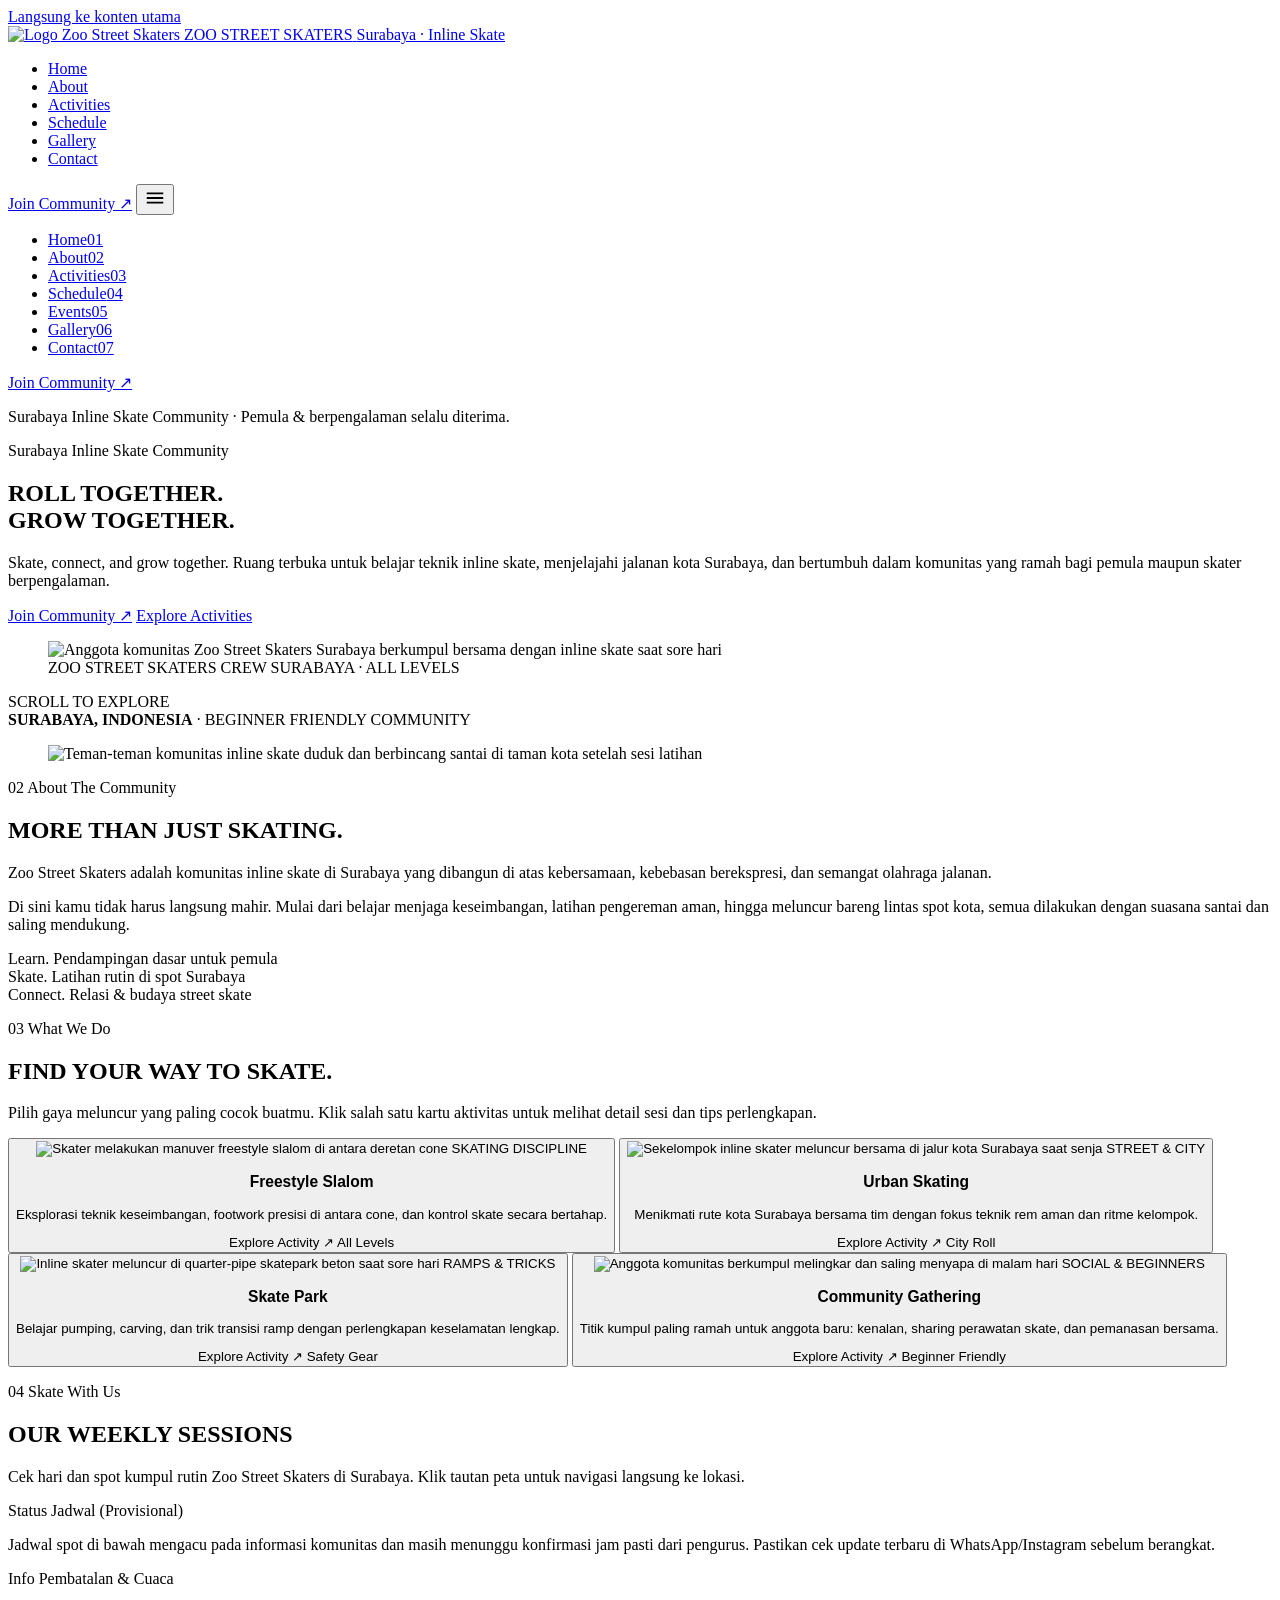
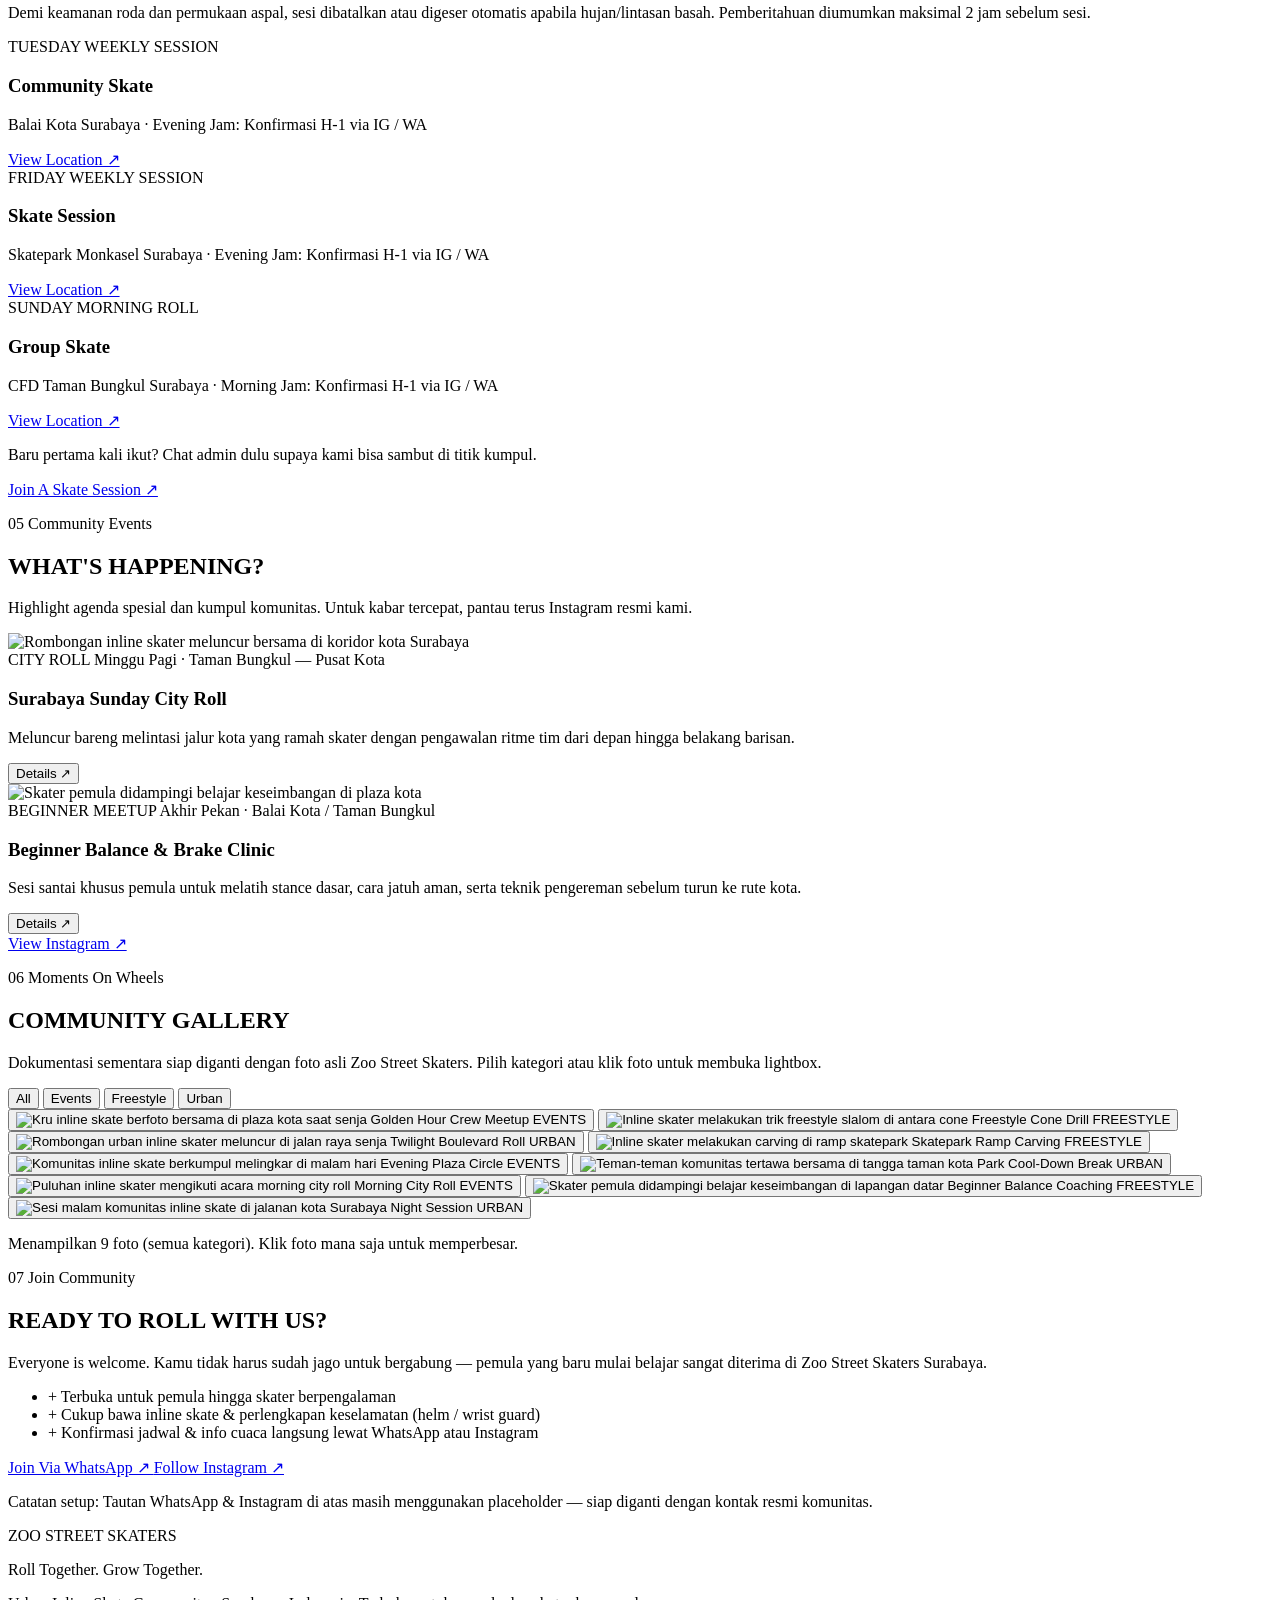
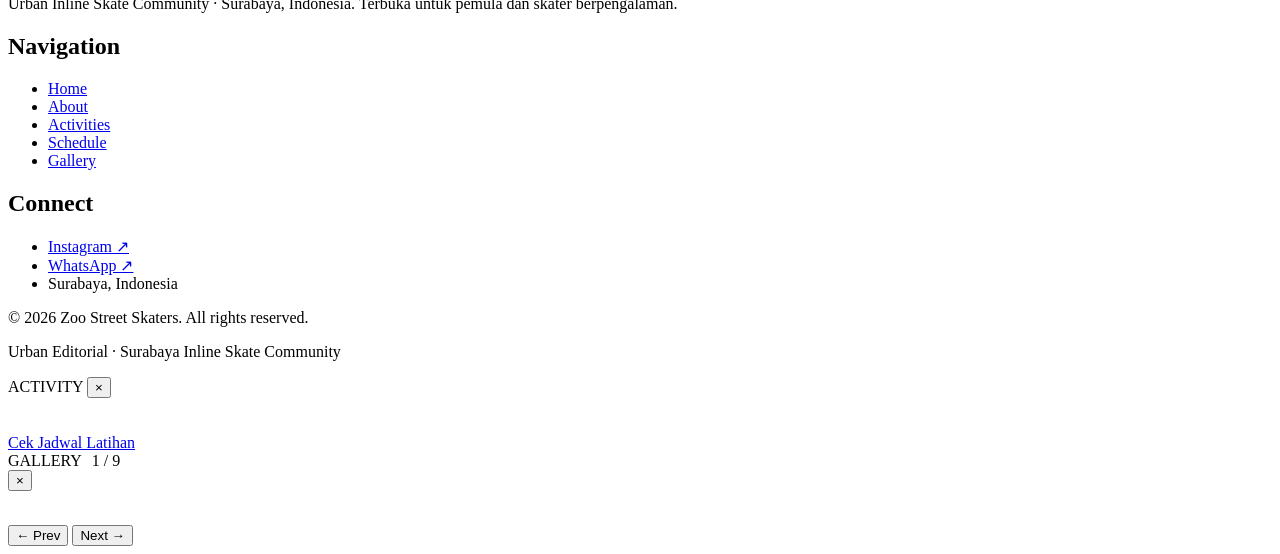
==== index.html @ ed31717c "feat(html): build semantic single-page sections from hero to footer" ====
<!DOCTYPE html>
<html lang="id">
  <head>
    <meta charset="UTF-8" />
    <meta name="viewport" content="width=device-width, initial-scale=1.0" />
    <title>Zoo Street Skaters — Urban Skate Community Surabaya</title>
    <meta
      name="description"
      content="Pusat informasi aktivitas komunitas inline skate Zoo Street Skaters Surabaya. Temukan jadwal latihan mingguan, kegiatan freestyle slalom, urban skating, skatepark, dan cara bergabung untuk pemula hingga skater berpengalaman."
    />
    <meta name="theme-color" content="#171719" />
    <meta property="og:title" content="Zoo Street Skaters — Roll Together. Grow Together." />
    <meta
      property="og:description"
      content="Komunitas inline skate Surabaya untuk pemula dan skater berpengalaman. Cek jadwal latihan, dokumentasi kegiatan, dan gabung bersama kami."
    />
    <meta property="og:type" content="website" />
    <link rel="icon" type="image/svg+xml" href="assets/images/logo.svg" />

    <!-- Google Fonts: Bebas Neue, Space Grotesk, Inter -->
    <link rel="preconnect" href="https://fonts.googleapis.com" />
    <link rel="preconnect" href="https://fonts.gstatic.com" crossorigin />
    <link
      href="https://fonts.googleapis.com/css2?family=Bebas+Neue&family=Inter:wght@400;500;600;700&family=Space+Grotesk:wght@500;600;700&display=swap"
      rel="stylesheet"
    />

    <!-- Stylesheets -->
    <link rel="stylesheet" href="css/variables.css" />
    <link rel="stylesheet" href="css/style.css" />
    <link rel="stylesheet" href="css/components.css" />
    <link rel="stylesheet" href="css/responsive.css" />
  </head>
  <body>
    <a class="skip-link" href="#main-content">Langsung ke konten utama</a>

    <!-- ==================================================================
         Header & Navigation
         ================================================================== -->
    <header class="site-header" id="top">
      <div class="container site-header__inner">
        <a class="brand-logo" href="#hero" aria-label="Zoo Street Skaters Home">
          <img
            class="brand-logo__mark"
            src="assets/images/logo.svg"
            alt="Logo Zoo Street Skaters"
            width="36"
            height="36"
          />
          <span class="brand-logo__text">
            <span class="brand-logo__name">ZOO STREET SKATERS</span>
            <span class="brand-logo__sub">Surabaya · Inline Skate</span>
          </span>
        </a>

        <nav class="nav-desktop" aria-label="Navigasi utama">
          <ul class="nav-list">
            <li><a class="nav-link is-active" href="#hero" data-section="hero">Home</a></li>
            <li><a class="nav-link" href="#about" data-section="about">About</a></li>
            <li><a class="nav-link" href="#activities" data-section="activities">Activities</a></li>
            <li><a class="nav-link" href="#schedule" data-section="schedule">Schedule</a></li>
            <li><a class="nav-link" href="#gallery" data-section="gallery">Gallery</a></li>
            <li><a class="nav-link" href="#join" data-section="join">Contact</a></li>
          </ul>
        </nav>

        <div class="header-actions">
          <a class="btn btn--primary btn--sm" href="#join">Join Community &#8599;</a>
          <button
            class="menu-toggle"
            id="menu-toggle"
            type="button"
            aria-expanded="false"
            aria-controls="mobile-drawer"
            aria-label="Buka menu navigasi"
          >
            <svg width="22" height="22" viewBox="0 0 24 24" fill="none" aria-hidden="true">
              <path
                d="M4 7H20M4 12H20M4 17H20"
                stroke="currentColor"
                stroke-width="2"
                stroke-linecap="square"
              />
            </svg>
          </button>
        </div>
      </div>
    </header>

    <!-- Mobile Navigation Drawer -->
    <div class="mobile-drawer" id="mobile-drawer" aria-hidden="true">
      <nav aria-label="Navigasi mobile">
        <ul class="mobile-nav-list">
          <li><a class="mobile-nav-link" href="#hero"><span>Home</span><span>01</span></a></li>
          <li><a class="mobile-nav-link" href="#about"><span>About</span><span>02</span></a></li>
          <li><a class="mobile-nav-link" href="#activities"><span>Activities</span><span>03</span></a></li>
          <li><a class="mobile-nav-link" href="#schedule"><span>Schedule</span><span>04</span></a></li>
          <li><a class="mobile-nav-link" href="#events"><span>Events</span><span>05</span></a></li>
          <li><a class="mobile-nav-link" href="#gallery"><span>Gallery</span><span>06</span></a></li>
          <li><a class="mobile-nav-link" href="#join"><span>Contact</span><span>07</span></a></li>
        </ul>
      </nav>
      <div class="mobile-drawer__footer">
        <a class="btn btn--primary btn--full mobile-drawer__cta" href="#join">
          Join Community &#8599;
        </a>
        <p class="footer-brand__meta">
          Surabaya Inline Skate Community · Pemula &amp; berpengalaman selalu diterima.
        </p>
      </div>
    </div>

    <main id="main-content">
      <!-- ================================================================
           01. Hero Section
           ================================================================ -->
      <section class="section section--hero" id="hero" aria-labelledby="hero-title">
        <div class="container">
          <div class="grid-12 hero-grid">
            <div class="hero-content">
              <p class="hero-kicker">
                <span>Surabaya Inline Skate Community</span>
              </p>

              <h1 class="hero-title" id="hero-title">
                ROLL TOGETHER.<br />
                <span class="hero-title__accent">GROW TOGETHER.</span>
              </h1>

              <p class="hero-subtitle">
                Skate, connect, and grow together. Ruang terbuka untuk belajar teknik inline skate,
                menjelajahi jalanan kota Surabaya, dan bertumbuh dalam komunitas yang ramah bagi
                pemula maupun skater berpengalaman.
              </p>

              <div class="hero-actions">
                <a class="btn btn--primary" href="#join">Join Community &#8599;</a>
                <a class="btn btn--secondary" href="#activities">Explore Activities</a>
              </div>
            </div>

            <div class="hero-media">
              <figure class="hero-frame">
                <img
                  class="hero-frame__img"
                  src="assets/images/hero.jpg"
                  alt="Anggota komunitas Zoo Street Skaters Surabaya berkumpul bersama dengan inline skate saat sore hari"
                  width="960"
                  height="1200"
                  loading="eager"
                  fetchpriority="high"
                />
                <figcaption class="hero-frame__caption">
                  <span>ZOO STREET SKATERS CREW</span>
                  <span class="tag tag--yellow">SURABAYA · ALL LEVELS</span>
                </figcaption>
              </figure>
            </div>
          </div>

          <div class="hero-meta-bar">
            <div class="hero-meta-bar__item">
              <span>SCROLL TO EXPLORE</span>
            </div>
            <div class="hero-meta-bar__item">
              <strong>SURABAYA, INDONESIA</strong> · BEGINNER FRIENDLY COMMUNITY
            </div>
          </div>
        </div>
      </section>

      <!-- ================================================================
           02. About Section
           ================================================================ -->
      <section class="section section--surface" id="about" aria-labelledby="about-title">
        <div class="container">
          <div class="grid-12 about-grid">
            <div class="about-media">
              <figure class="about-frame">
                <img
                  class="about-frame__img"
                  src="assets/images/about.jpg"
                  alt="Teman-teman komunitas inline skate duduk dan berbincang santai di taman kota setelah sesi latihan"
                  width="960"
                  height="720"
                  loading="lazy"
                />
              </figure>
            </div>

            <div class="about-body">
              <div class="section-header" style="margin-bottom: 0">
                <p class="section-eyebrow">
                  <span class="section-eyebrow__index">02</span>
                  <span>About The Community</span>
                </p>
                <h2 class="section-title" id="about-title">MORE THAN JUST SKATING.</h2>
              </div>

              <div class="about-copy">
                <p>
                  Zoo Street Skaters adalah komunitas inline skate di Surabaya yang dibangun di atas
                  kebersamaan, kebebasan berekspresi, dan semangat olahraga jalanan.
                </p>
                <p>
                  Di sini kamu tidak harus langsung mahir. Mulai dari belajar menjaga keseimbangan,
                  latihan pengereman aman, hingga meluncur bareng lintas spot kota, semua dilakukan
                  dengan suasana santai dan saling mendukung.
                </p>
              </div>

              <div class="about-pillars">
                <div class="about-pillar">
                  <span class="about-pillar__label">Learn.</span>
                  <span class="about-pillar__sub">Pendampingan dasar untuk pemula</span>
                </div>
                <div class="about-pillar">
                  <span class="about-pillar__label">Skate.</span>
                  <span class="about-pillar__sub">Latihan rutin di spot Surabaya</span>
                </div>
                <div class="about-pillar">
                  <span class="about-pillar__label">Connect.</span>
                  <span class="about-pillar__sub">Relasi &amp; budaya street skate</span>
                </div>
              </div>
            </div>
          </div>
        </div>
      </section>

      <!-- ================================================================
           03. Activities Section
           ================================================================ -->
      <section class="section" id="activities" aria-labelledby="activities-title">
        <div class="container">
          <div class="section-header section-header--split">
            <div>
              <p class="section-eyebrow">
                <span class="section-eyebrow__index">03</span>
                <span>What We Do</span>
              </p>
              <h2 class="section-title" id="activities-title">FIND YOUR WAY TO SKATE.</h2>
            </div>
            <p class="section-lead">
              Pilih gaya meluncur yang paling cocok buatmu. Klik salah satu kartu aktivitas untuk
              melihat detail sesi dan tips perlengkapan.
            </p>
          </div>

          <div class="activities-grid">
            <button
              class="activity-card activity-card--featured"
              type="button"
              data-modal-key="activity-freestyle"
            >
              <div class="activity-card__media">
                <img
                  class="activity-card__img"
                  src="assets/images/activities/freestyle.jpg"
                  alt="Skater melakukan manuver freestyle slalom di antara deretan cone"
                  width="960"
                  height="600"
                  loading="lazy"
                />
                <span class="tag tag--yellow activity-card__tag">SKATING DISCIPLINE</span>
              </div>
              <div class="activity-card__body">
                <div>
                  <h3 class="activity-card__title">Freestyle Slalom</h3>
                  <p class="activity-card__desc">
                    Eksplorasi teknik keseimbangan, footwork presisi di antara cone, dan kontrol
                    skate secara bertahap.
                  </p>
                </div>
                <div class="activity-card__footer">
                  <span class="activity-card__cta">Explore Activity &#8599;</span>
                  <span class="tag">All Levels</span>
                </div>
              </div>
            </button>

            <button
              class="activity-card activity-card--compact"
              type="button"
              data-modal-key="activity-urban"
            >
              <div class="activity-card__media">
                <img
                  class="activity-card__img"
                  src="assets/images/activities/urban.jpg"
                  alt="Sekelompok inline skater meluncur bersama di jalur kota Surabaya saat senja"
                  width="800"
                  height="500"
                  loading="lazy"
                />
                <span class="tag tag--pink activity-card__tag">STREET &amp; CITY</span>
              </div>
              <div class="activity-card__body">
                <div>
                  <h3 class="activity-card__title">Urban Skating</h3>
                  <p class="activity-card__desc">
                    Menikmati rute kota Surabaya bersama tim dengan fokus teknik rem aman dan ritme
                    kelompok.
                  </p>
                </div>
                <div class="activity-card__footer">
                  <span class="activity-card__cta">Explore Activity &#8599;</span>
                  <span class="tag">City Roll</span>
                </div>
              </div>
            </button>

            <button
              class="activity-card activity-card--compact"
              type="button"
              data-modal-key="activity-skatepark"
            >
              <div class="activity-card__media">
                <img
                  class="activity-card__img"
                  src="assets/images/activities/skatepark.jpg"
                  alt="Inline skater meluncur di quarter-pipe skatepark beton saat sore hari"
                  width="800"
                  height="500"
                  loading="lazy"
                />
                <span class="tag activity-card__tag">RAMPS &amp; TRICKS</span>
              </div>
              <div class="activity-card__body">
                <div>
                  <h3 class="activity-card__title">Skate Park</h3>
                  <p class="activity-card__desc">
                    Belajar pumping, carving, dan trik transisi ramp dengan perlengkapan keselamatan
                    lengkap.
                  </p>
                </div>
                <div class="activity-card__footer">
                  <span class="activity-card__cta">Explore Activity &#8599;</span>
                  <span class="tag">Safety Gear</span>
                </div>
              </div>
            </button>

            <button
              class="activity-card activity-card--featured"
              type="button"
              data-modal-key="activity-gathering"
            >
              <div class="activity-card__media">
                <img
                  class="activity-card__img"
                  src="assets/images/activities/gathering.jpg"
                  alt="Anggota komunitas berkumpul melingkar dan saling menyapa di malam hari"
                  width="960"
                  height="600"
                  loading="lazy"
                />
                <span class="tag tag--purple activity-card__tag">SOCIAL &amp; BEGINNERS</span>
              </div>
              <div class="activity-card__body">
                <div>
                  <h3 class="activity-card__title">Community Gathering</h3>
                  <p class="activity-card__desc">
                    Titik kumpul paling ramah untuk anggota baru: kenalan, sharing perawatan skate,
                    dan pemanasan bersama.
                  </p>
                </div>
                <div class="activity-card__footer">
                  <span class="activity-card__cta">Explore Activity &#8599;</span>
                  <span class="tag">Beginner Friendly</span>
                </div>
              </div>
            </button>
          </div>
        </div>
      </section>

      <!-- ================================================================
           04. Weekly Schedule Section
           ================================================================ -->
      <section class="section section--surface" id="schedule" aria-labelledby="schedule-title">
        <div class="container">
          <div class="section-header section-header--split">
            <div>
              <p class="section-eyebrow">
                <span class="section-eyebrow__index">04</span>
                <span>Skate With Us</span>
              </p>
              <h2 class="section-title" id="schedule-title">OUR WEEKLY SESSIONS</h2>
            </div>
            <p class="section-lead">
              Cek hari dan spot kumpul rutin Zoo Street Skaters di Surabaya. Klik tautan peta untuk
              navigasi langsung ke lokasi.
            </p>
          </div>

          <div class="schedule-notices">
            <div class="notice-box" role="note">
              <p class="notice-box__title">Status Jadwal (Provisional)</p>
              <p class="notice-box__text">
                Jadwal spot di bawah mengacu pada informasi komunitas dan masih menunggu konfirmasi
                jam pasti dari pengurus. Pastikan cek update terbaru di WhatsApp/Instagram sebelum
                berangkat.
              </p>
            </div>
            <div class="notice-box notice-box--cancel" role="note">
              <p class="notice-box__title">Info Pembatalan &amp; Cuaca</p>
              <p class="notice-box__text">
                Demi keamanan roda dan permukaan aspal, sesi dibatalkan atau digeser otomatis apabila
                hujan/lintasan basah. Pemberitahuan diumumkan maksimal 2 jam sebelum sesi.
              </p>
            </div>
          </div>

          <div class="schedule-list">
            <article class="schedule-item">
              <div class="schedule-item__day-col">
                <span class="schedule-item__day">TUESDAY</span>
                <span class="tag tag--yellow">WEEKLY SESSION</span>
              </div>
              <div class="schedule-item__info">
                <h3 class="schedule-item__title">Community Skate</h3>
                <p class="schedule-item__meta">
                  <span>Balai Kota Surabaya · Evening</span>
                  <span class="schedule-item__time">Jam: Konfirmasi H-1 via IG / WA</span>
                </p>
              </div>
              <a
                class="btn btn--ghost btn--sm"
                href="https://www.google.com/maps/search/?api=1&query=Balai+Kota+Surabaya"
                target="_blank"
                rel="noopener noreferrer"
                aria-label="Lihat lokasi Balai Kota Surabaya di Google Maps"
              >
                View Location &#8599;
              </a>
            </article>

            <article class="schedule-item">
              <div class="schedule-item__day-col">
                <span class="schedule-item__day">FRIDAY</span>
                <span class="tag tag--yellow">WEEKLY SESSION</span>
              </div>
              <div class="schedule-item__info">
                <h3 class="schedule-item__title">Skate Session</h3>
                <p class="schedule-item__meta">
                  <span>Skatepark Monkasel Surabaya · Evening</span>
                  <span class="schedule-item__time">Jam: Konfirmasi H-1 via IG / WA</span>
                </p>
              </div>
              <a
                class="btn btn--ghost btn--sm"
                href="https://www.google.com/maps/search/?api=1&query=Skatepark+Monkasel+Surabaya"
                target="_blank"
                rel="noopener noreferrer"
                aria-label="Lihat lokasi Skatepark Monkasel Surabaya di Google Maps"
              >
                View Location &#8599;
              </a>
            </article>

            <article class="schedule-item">
              <div class="schedule-item__day-col">
                <span class="schedule-item__day">SUNDAY</span>
                <span class="tag tag--pink">MORNING ROLL</span>
              </div>
              <div class="schedule-item__info">
                <h3 class="schedule-item__title">Group Skate</h3>
                <p class="schedule-item__meta">
                  <span>CFD Taman Bungkul Surabaya · Morning</span>
                  <span class="schedule-item__time">Jam: Konfirmasi H-1 via IG / WA</span>
                </p>
              </div>
              <a
                class="btn btn--ghost btn--sm"
                href="https://www.google.com/maps/search/?api=1&query=Taman+Bungkul+Surabaya"
                target="_blank"
                rel="noopener noreferrer"
                aria-label="Lihat lokasi Taman Bungkul Surabaya di Google Maps"
              >
                View Location &#8599;
              </a>
            </article>
          </div>

          <div class="schedule-cta">
            <p class="schedule-cta__note">
              Baru pertama kali ikut? Chat admin dulu supaya kami bisa sambut di titik kumpul.
            </p>
            <a class="btn btn--primary" href="#join">Join A Skate Session &#8599;</a>
          </div>
        </div>
      </section>

      <!-- ================================================================
           05. Events Section (Static MVP Info)
           ================================================================ -->
      <section class="section" id="events" aria-labelledby="events-title">
        <div class="container">
          <div class="section-header section-header--split">
            <div>
              <p class="section-eyebrow">
                <span class="section-eyebrow__index">05</span>
                <span>Community Events</span>
              </p>
              <h2 class="section-title" id="events-title">WHAT'S HAPPENING?</h2>
            </div>
            <p class="section-lead">
              Highlight agenda spesial dan kumpul komunitas. Untuk kabar tercepat, pantau terus
              Instagram resmi kami.
            </p>
          </div>

          <div class="events-grid">
            <article class="event-card">
              <div class="event-card__media">
                <img
                  class="event-card__img"
                  src="assets/images/events/event-cityroll.jpg"
                  alt="Rombongan inline skater meluncur bersama di koridor kota Surabaya"
                  width="800"
                  height="450"
                  loading="lazy"
                />
              </div>
              <div class="event-card__body">
                <div class="event-card__meta">
                  <span class="tag tag--yellow">CITY ROLL</span>
                  <span>Minggu Pagi · Taman Bungkul — Pusat Kota</span>
                </div>
                <h3 class="event-card__title">Surabaya Sunday City Roll</h3>
                <p class="event-card__desc">
                  Meluncur bareng melintasi jalur kota yang ramah skater dengan pengawalan ritme tim
                  dari depan hingga belakang barisan.
                </p>
                <div class="event-card__actions">
                  <button
                    class="btn btn--secondary btn--sm"
                    type="button"
                    data-modal-key="event-cityroll"
                  >
                    Details &#8599;
                  </button>
                </div>
              </div>
            </article>

            <article class="event-card">
              <div class="event-card__media">
                <img
                  class="event-card__img"
                  src="assets/images/events/event-clinic.jpg"
                  alt="Skater pemula didampingi belajar keseimbangan di plaza kota"
                  width="800"
                  height="450"
                  loading="lazy"
                />
              </div>
              <div class="event-card__body">
                <div class="event-card__meta">
                  <span class="tag tag--pink">BEGINNER MEETUP</span>
                  <span>Akhir Pekan · Balai Kota / Taman Bungkul</span>
                </div>
                <h3 class="event-card__title">Beginner Balance &amp; Brake Clinic</h3>
                <p class="event-card__desc">
                  Sesi santai khusus pemula untuk melatih stance dasar, cara jatuh aman, serta teknik
                  pengereman sebelum turun ke rute kota.
                </p>
                <div class="event-card__actions">
                  <button
                    class="btn btn--secondary btn--sm"
                    type="button"
                    data-modal-key="event-clinic"
                  >
                    Details &#8599;
                  </button>
                </div>
              </div>
            </article>
          </div>

          <div class="events-footer">
            <!-- PLACEHOLDER LINK: Ganti URL Instagram resmi Zoo Street Skaters sebelum rilis -->
            <a
              class="btn btn--ghost"
              href="https://www.instagram.com/"
              target="_blank"
              rel="noopener noreferrer"
            >
              View Instagram &#8599;
            </a>
          </div>
        </div>
      </section>

      <!-- ================================================================
           06. Gallery Section (9 Photos + Filter + Lightbox)
           ================================================================ -->
      <section class="section section--surface" id="gallery" aria-labelledby="gallery-title">
        <div class="container">
          <div class="section-header section-header--split">
            <div>
              <p class="section-eyebrow">
                <span class="section-eyebrow__index">06</span>
                <span>Moments On Wheels</span>
              </p>
              <h2 class="section-title" id="gallery-title">COMMUNITY GALLERY</h2>
            </div>
            <p class="section-lead">
              Dokumentasi sementara siap diganti dengan foto asli Zoo Street Skaters. Pilih kategori
              atau klik foto untuk membuka lightbox.
            </p>
          </div>

          <div class="gallery-filters" role="group" aria-label="Filter kategori galeri">
            <button class="filter-btn is-active" type="button" data-filter="all" aria-pressed="true">
              All
            </button>
            <button class="filter-btn" type="button" data-filter="events" aria-pressed="false">
              Events
            </button>
            <button class="filter-btn" type="button" data-filter="freestyle" aria-pressed="false">
              Freestyle
            </button>
            <button class="filter-btn" type="button" data-filter="urban" aria-pressed="false">
              Urban
            </button>
          </div>

          <div class="gallery-grid" id="gallery-grid">
            <button
              class="gallery-item"
              type="button"
              data-category="events"
              data-category-label="EVENTS"
              data-caption="Kumpul sore kru Zoo Street Skaters di Surabaya sebelum sesi mulai."
            >
              <img
                class="gallery-item__img"
                src="assets/images/gallery/gallery-1.jpg"
                alt="Kru inline skate berfoto bersama di plaza kota saat senja"
                width="800"
                height="600"
                loading="lazy"
              />
              <span class="gallery-item__overlay">
                <span class="gallery-item__caption">Golden Hour Crew Meetup</span>
                <span class="tag tag--yellow">EVENTS</span>
              </span>
            </button>

            <button
              class="gallery-item"
              type="button"
              data-category="freestyle"
              data-category-label="FREESTYLE"
              data-caption="Latihan kelincahan footwork slalom melewati deretan cone."
            >
              <img
                class="gallery-item__img"
                src="assets/images/gallery/gallery-2.jpg"
                alt="Inline skater melakukan trik freestyle slalom di antara cone"
                width="800"
                height="600"
                loading="lazy"
              />
              <span class="gallery-item__overlay">
                <span class="gallery-item__caption">Freestyle Cone Drill</span>
                <span class="tag tag--pink">FREESTYLE</span>
              </span>
            </button>

            <button
              class="gallery-item"
              type="button"
              data-category="urban"
              data-category-label="URBAN"
              data-caption="Meluncur bersama menyusuri koridor jalanan kota Surabaya."
            >
              <img
                class="gallery-item__img"
                src="assets/images/gallery/gallery-3.jpg"
                alt="Rombongan urban inline skater meluncur di jalan raya senja"
                width="800"
                height="600"
                loading="lazy"
              />
              <span class="gallery-item__overlay">
                <span class="gallery-item__caption">Twilight Boulevard Roll</span>
                <span class="tag tag--purple">URBAN</span>
              </span>
            </button>

            <button
              class="gallery-item"
              type="button"
              data-category="freestyle"
              data-category-label="FREESTYLE"
              data-caption="Sesi teknik dan carving di area transisi skatepark."
            >
              <img
                class="gallery-item__img"
                src="assets/images/gallery/gallery-4.jpg"
                alt="Inline skater melakukan carving di ramp skatepark"
                width="800"
                height="600"
                loading="lazy"
              />
              <span class="gallery-item__overlay">
                <span class="gallery-item__caption">Skatepark Ramp Carving</span>
                <span class="tag tag--pink">FREESTYLE</span>
              </span>
            </button>

            <button
              class="gallery-item"
              type="button"
              data-category="events"
              data-category-label="EVENTS"
              data-caption="Night gathering: pemanasan, sharing gear, dan ngobrol santai."
            >
              <img
                class="gallery-item__img"
                src="assets/images/gallery/gallery-5.jpg"
                alt="Komunitas inline skate berkumpul melingkar di malam hari"
                width="800"
                height="600"
                loading="lazy"
              />
              <span class="gallery-item__overlay">
                <span class="gallery-item__caption">Evening Plaza Circle</span>
                <span class="tag tag--yellow">EVENTS</span>
              </span>
            </button>

            <button
              class="gallery-item"
              type="button"
              data-category="urban"
              data-category-label="URBAN"
              data-caption="Momen istirahat bersama di taman kota setelah sesi urban roll."
            >
              <img
                class="gallery-item__img"
                src="assets/images/gallery/gallery-6.jpg"
                alt="Teman-teman komunitas tertawa bersama di tangga taman kota"
                width="800"
                height="600"
                loading="lazy"
              />
              <span class="gallery-item__overlay">
                <span class="gallery-item__caption">Park Cool-Down Break</span>
                <span class="tag tag--purple">URBAN</span>
              </span>
            </button>

            <button
              class="gallery-item"
              type="button"
              data-category="events"
              data-category-label="EVENTS"
              data-caption="Sunday morning city roll dengan barisan peserta lintas level."
            >
              <img
                class="gallery-item__img"
                src="assets/images/gallery/gallery-7.jpg"
                alt="Puluhan inline skater mengikuti acara morning city roll"
                width="800"
                height="600"
                loading="lazy"
              />
              <span class="gallery-item__overlay">
                <span class="gallery-item__caption">Morning City Roll</span>
                <span class="tag tag--yellow">EVENTS</span>
              </span>
            </button>

            <button
              class="gallery-item"
              type="button"
              data-category="freestyle"
              data-category-label="FREESTYLE"
              data-caption="Pendampingan pemula saat berlatih keseimbangan dan stance awal."
            >
              <img
                class="gallery-item__img"
                src="assets/images/gallery/gallery-8.jpg"
                alt="Skater pemula didampingi belajar keseimbangan di lapangan datar"
                width="800"
                height="600"
                loading="lazy"
              />
              <span class="gallery-item__overlay">
                <span class="gallery-item__caption">Beginner Balance Coaching</span>
                <span class="tag tag--pink">FREESTYLE</span>
              </span>
            </button>

            <button
              class="gallery-item"
              type="button"
              data-category="urban"
              data-category-label="URBAN"
              data-caption="Latihan malam bersama dengan semangat kebersamaan Surabaya."
            >
              <img
                class="gallery-item__img"
                src="assets/images/gallery/gallery-9.jpg"
                alt="Sesi malam komunitas inline skate di jalanan kota"
                width="800"
                height="600"
                loading="lazy"
              />
              <span class="gallery-item__overlay">
                <span class="gallery-item__caption">Surabaya Night Session</span>
                <span class="tag tag--purple">URBAN</span>
              </span>
            </button>
          </div>

          <p class="gallery-status" id="gallery-status" aria-live="polite">
            Menampilkan 9 foto (semua kategori). Klik foto mana saja untuk memperbesar.
          </p>
        </div>
      </section>

      <!-- ================================================================
           07. Join Community Section
           ================================================================ -->
      <section class="section" id="join" aria-labelledby="join-title">
        <div class="container">
          <div class="join-panel">
            <div class="join-panel__content">
              <p class="section-eyebrow">
                <span class="section-eyebrow__index">07</span>
                <span>Join Community</span>
              </p>
              <h2 class="join-panel__title" id="join-title">READY TO ROLL WITH US?</h2>
              <p class="join-panel__desc">
                Everyone is welcome. Kamu tidak harus sudah jago untuk bergabung — pemula yang baru
                mulai belajar sangat diterima di Zoo Street Skaters Surabaya.
              </p>
              <ul class="join-checklist">
                <li class="join-checklist__item">
                  <span class="join-checklist__mark" aria-hidden="true">+</span>
                  <span>Terbuka untuk pemula hingga skater berpengalaman</span>
                </li>
                <li class="join-checklist__item">
                  <span class="join-checklist__mark" aria-hidden="true">+</span>
                  <span>Cukup bawa inline skate &amp; perlengkapan keselamatan (helm / wrist guard)</span>
                </li>
                <li class="join-checklist__item">
                  <span class="join-checklist__mark" aria-hidden="true">+</span>
                  <span>Konfirmasi jadwal &amp; info cuaca langsung lewat WhatsApp atau Instagram</span>
                </li>
              </ul>
            </div>

            <div class="join-panel__actions">
              <!-- PLACEHOLDER LINKS: Ganti nomor WhatsApp & handle Instagram resmi sebelum rilis -->
              <a
                class="btn btn--primary btn--full"
                href="https://wa.me/6280000000000?text=Halo%20Zoo%20Street%20Skaters%20Surabaya%2C%20saya%20ingin%20ikut%20sesi%20latihan."
                target="_blank"
                rel="noopener noreferrer"
              >
                Join Via WhatsApp &#8599;
              </a>
              <a
                class="btn btn--secondary btn--full"
                href="https://www.instagram.com/"
                target="_blank"
                rel="noopener noreferrer"
              >
                Follow Instagram &#8599;
              </a>
              <p class="join-panel__note">
                Catatan setup: Tautan WhatsApp &amp; Instagram di atas masih menggunakan placeholder —
                siap diganti dengan kontak resmi komunitas.
              </p>
            </div>
          </div>
        </div>
      </section>
    </main>

    <!-- ==================================================================
         08. Footer
         ================================================================== -->
    <footer class="site-footer">
      <div class="container">
        <div class="footer-grid">
          <div>
            <p class="footer-brand__title">ZOO STREET SKATERS</p>
            <p class="footer-brand__tagline">Roll Together. Grow Together.</p>
            <p class="footer-brand__meta">
              Urban Inline Skate Community · Surabaya, Indonesia. Terbuka untuk pemula dan skater
              berpengalaman.
            </p>
          </div>

          <div>
            <h2 class="footer-col__heading">Navigation</h2>
            <ul class="footer-links">
              <li><a class="footer-link" href="#hero">Home</a></li>
              <li><a class="footer-link" href="#about">About</a></li>
              <li><a class="footer-link" href="#activities">Activities</a></li>
              <li><a class="footer-link" href="#schedule">Schedule</a></li>
              <li><a class="footer-link" href="#gallery">Gallery</a></li>
            </ul>
          </div>

          <div>
            <h2 class="footer-col__heading">Connect</h2>
            <ul class="footer-links">
              <li>
                <a
                  class="footer-link"
                  href="https://www.instagram.com/"
                  target="_blank"
                  rel="noopener noreferrer"
                >
                  Instagram &#8599;
                </a>
              </li>
              <li>
                <a
                  class="footer-link"
                  href="https://wa.me/6280000000000"
                  target="_blank"
                  rel="noopener noreferrer"
                >
                  WhatsApp &#8599;
                </a>
              </li>
              <li><span class="footer-link">Surabaya, Indonesia</span></li>
            </ul>
          </div>
        </div>

        <div class="footer-bottom">
          <p>&copy; 2026 Zoo Street Skaters. All rights reserved.</p>
          <p>Urban Editorial · Surabaya Inline Skate Community</p>
        </div>
      </div>
    </footer>

    <!-- ==================================================================
         Activity / Event Detail Modal
         ================================================================== -->
    <div
      class="modal-backdrop"
      id="detail-modal"
      role="dialog"
      aria-modal="true"
      aria-labelledby="detail-modal-title"
      aria-hidden="true"
    >
      <div class="modal-dialog">
        <div class="modal-header">
          <span class="tag tag--yellow" id="detail-modal-tag">ACTIVITY</span>
          <button
            class="modal-close"
            id="detail-modal-close"
            type="button"
            aria-label="Tutup detail"
          >
            &times;
          </button>
        </div>
        <div class="modal-media">
          <img id="detail-modal-img" src="" alt="" />
        </div>
        <div>
          <h3 class="modal-title" id="detail-modal-title"></h3>
        </div>
        <p class="modal-body-text" id="detail-modal-desc"></p>
        <ul class="modal-meta-list" id="detail-modal-meta"></ul>
        <div>
          <a class="btn btn--primary btn--full" id="detail-modal-action" href="#schedule">
            Cek Jadwal Latihan
          </a>
        </div>
      </div>
    </div>

    <!-- ==================================================================
         Gallery Lightbox Modal
         ================================================================== -->
    <div
      class="modal-backdrop"
      id="gallery-lightbox"
      role="dialog"
      aria-modal="true"
      aria-labelledby="lightbox-caption"
      aria-hidden="true"
    >
      <div class="lightbox-dialog">
        <div class="lightbox-toolbar">
          <div style="display: flex; align-items: center; gap: 10px">
            <span class="tag tag--purple" id="lightbox-category">GALLERY</span>
            <span class="tag" id="lightbox-counter">1 / 9</span>
          </div>
          <button
            class="modal-close"
            id="lightbox-close"
            type="button"
            aria-label="Tutup lightbox (Esc)"
          >
            &times;
          </button>
        </div>

        <div class="lightbox-stage">
          <img class="lightbox-img" id="lightbox-img" src="" alt="" />
        </div>

        <div class="lightbox-footer">
          <p id="lightbox-caption"></p>
          <div class="lightbox-controls">
            <button
              class="btn btn--secondary btn--sm"
              id="lightbox-prev"
              type="button"
              aria-label="Foto sebelumnya"
            >
              &#8592; Prev
            </button>
            <button
              class="btn btn--secondary btn--sm"
              id="lightbox-next"
              type="button"
              aria-label="Foto berikutnya"
            >
              Next &#8594;
            </button>
          </div>
        </div>
      </div>
    </div>

    <!-- Scripts -->
    <script src="js/navigation.js" defer></script>
    <script src="js/gallery.js" defer></script>
    <script src="js/main.js" defer></script>
  </body>
</html>
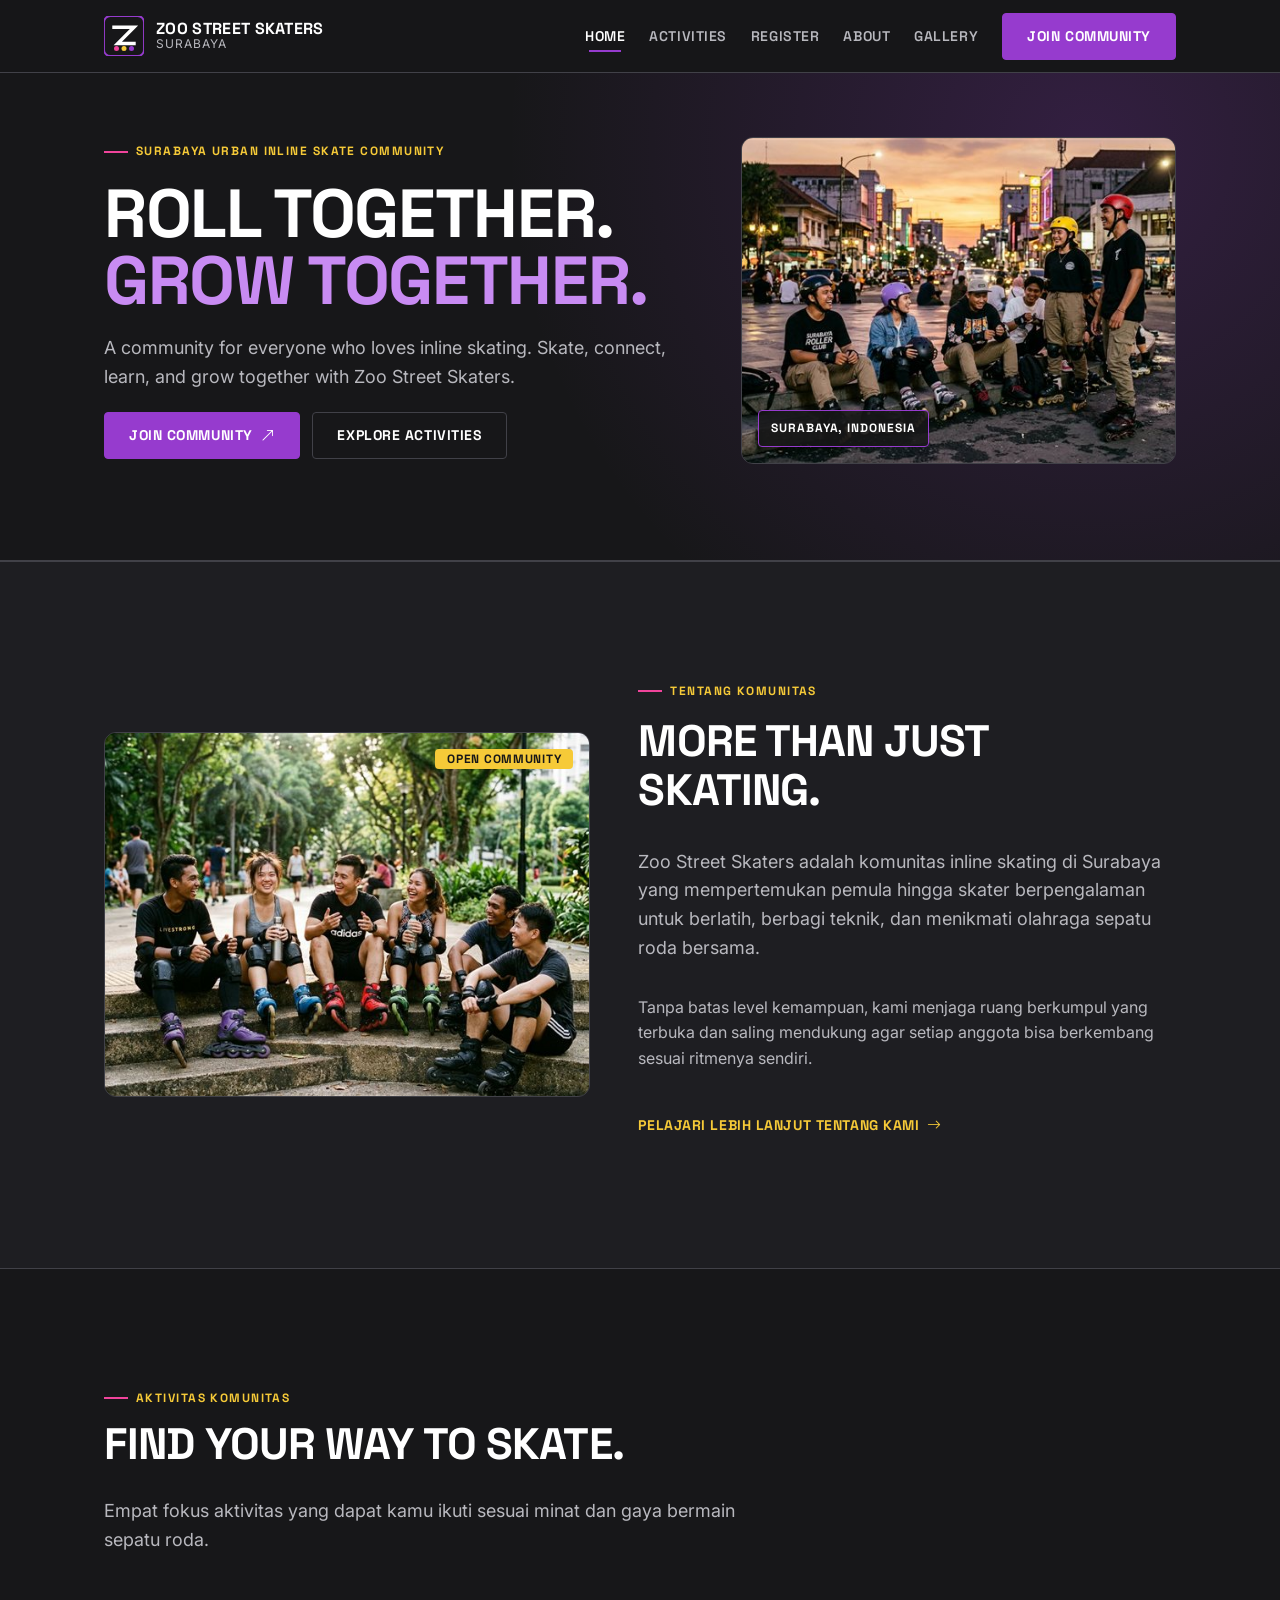
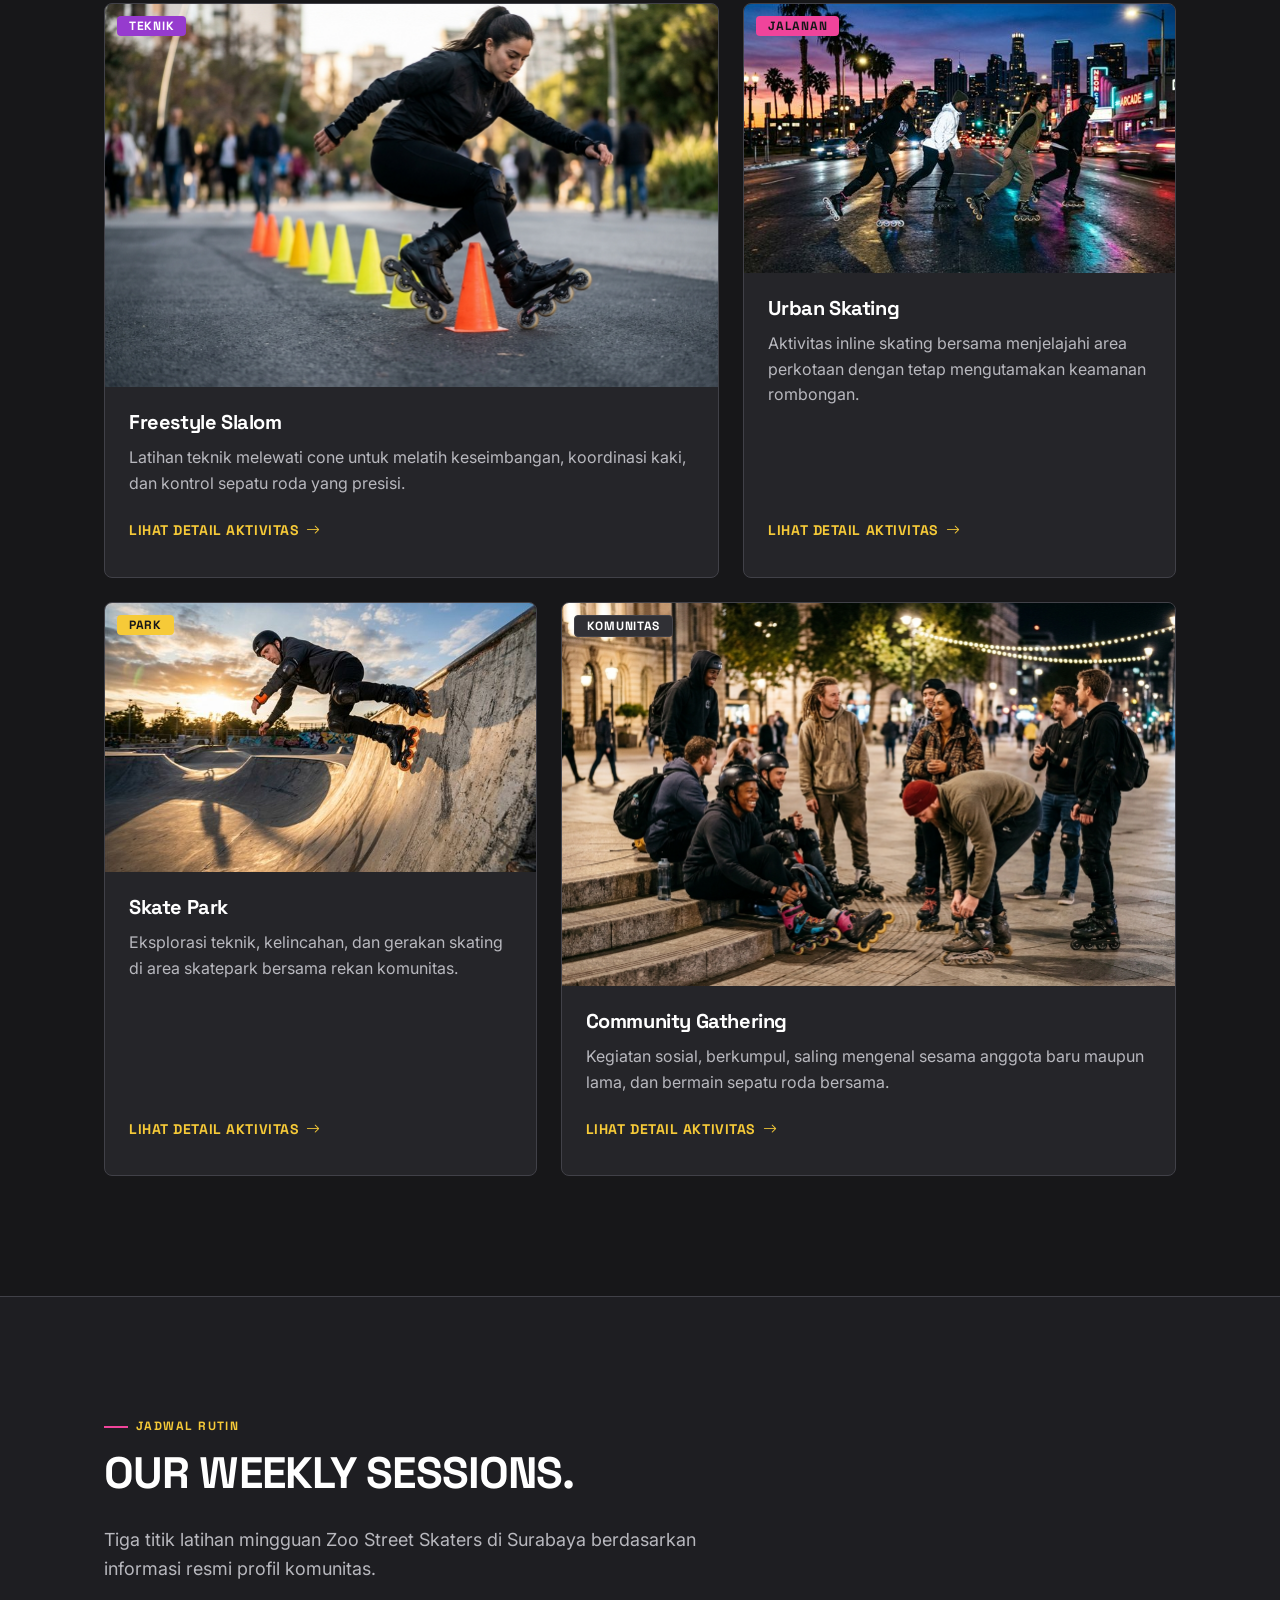
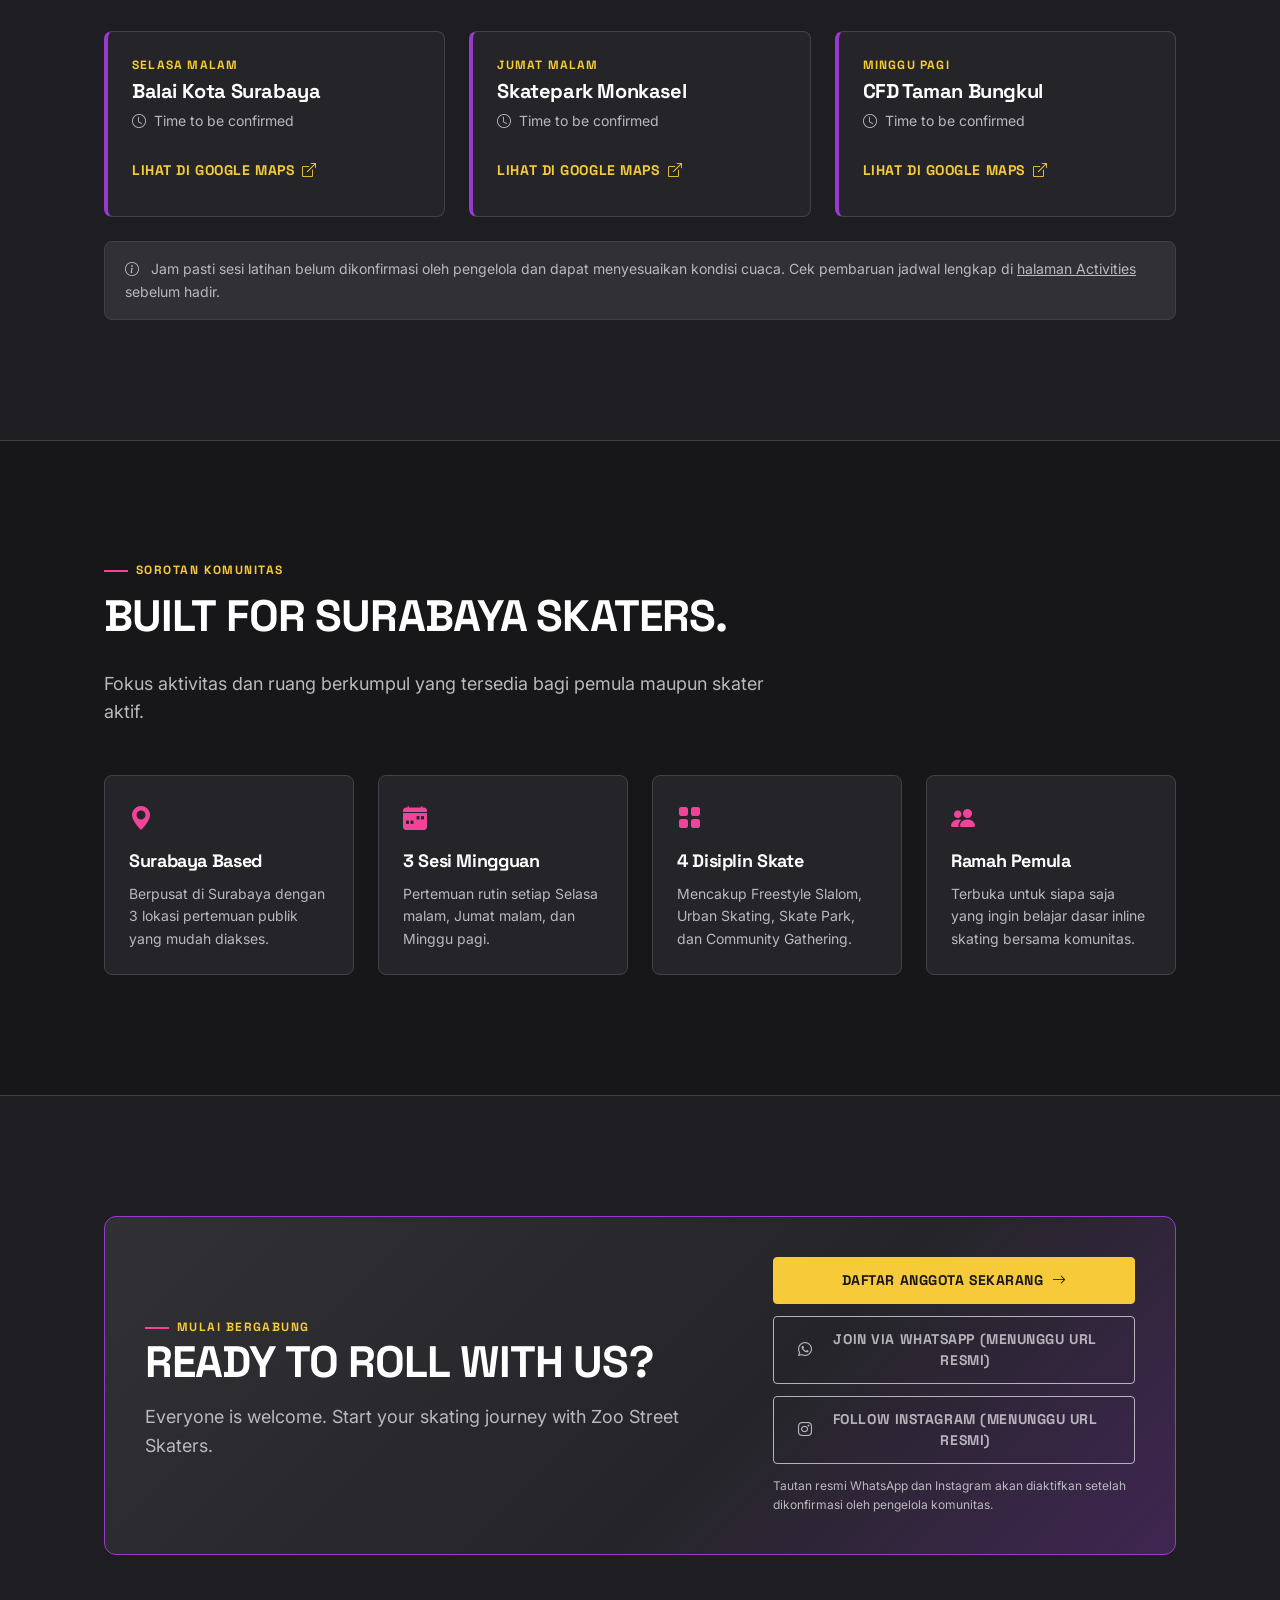
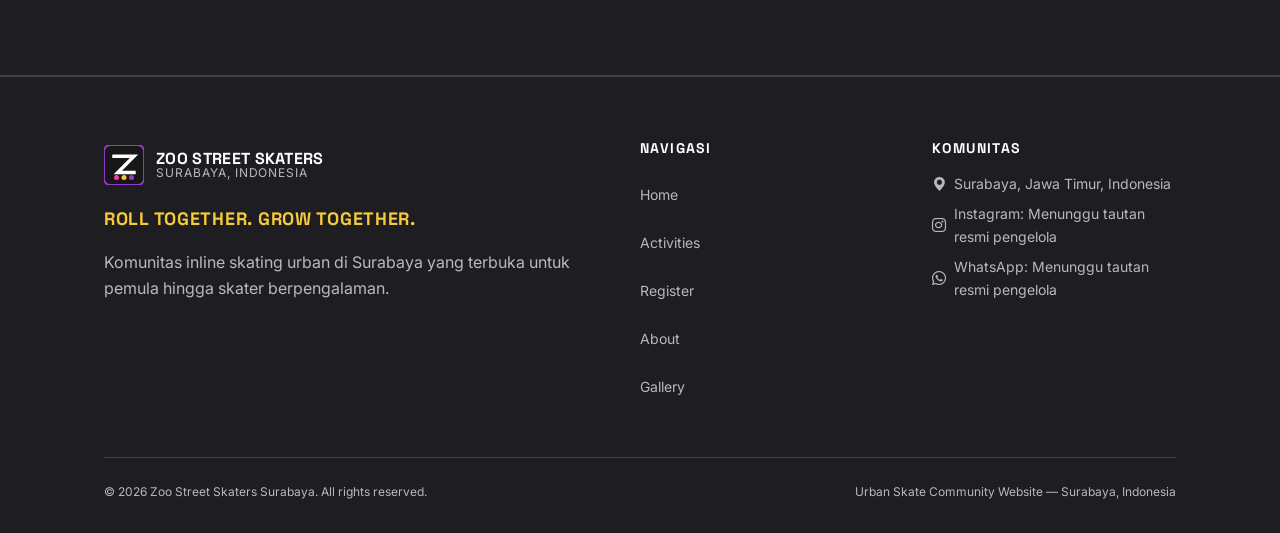
==== commit 6355d985: "first commit" ====
--- a/index.html
+++ b/index.html
@@ -1,1047 +1,542 @@
-<!DOCTYPE html>
+<!doctype html>
 <html lang="id">
   <head>
-    <meta charset="UTF-8" />
-    <meta name="viewport" content="width=device-width, initial-scale=1.0" />
-    <title>Zoo Street Skaters — Urban Skate Community Surabaya</title>
+    <meta charset="utf-8" />
+    <meta name="viewport" content="width=device-width, initial-scale=1" />
+    <title>Zoo Street Skaters Surabaya — Roll Together. Grow Together.</title>
     <meta
       name="description"
-      content="Pusat informasi aktivitas komunitas inline skate Zoo Street Skaters Surabaya. Temukan jadwal latihan mingguan, kegiatan freestyle slalom, urban skating, skatepark, dan cara bergabung untuk pemula hingga skater berpengalaman."
+      content="Zoo Street Skaters adalah komunitas inline skating urban di Surabaya. Skate, connect, learn, and grow together melalui Freestyle Slalom, Urban Skating, Skate Park, dan Community Gathering."
     />
-    <meta name="theme-color" content="#171719" />
-    <meta property="og:title" content="Zoo Street Skaters — Roll Together. Grow Together." />
-    <meta
-      property="og:description"
-      content="Komunitas inline skate Surabaya untuk pemula dan skater berpengalaman. Cek jadwal latihan, dokumentasi kegiatan, dan gabung bersama kami."
-    />
-    <meta property="og:type" content="website" />
-    <link rel="icon" type="image/svg+xml" href="assets/images/logo.svg" />
-
-    <!-- Google Fonts: Bebas Neue, Space Grotesk, Inter -->
+    <link rel="icon" type="image/svg+xml" href="img/logo/logo.svg" />
     <link rel="preconnect" href="https://fonts.googleapis.com" />
     <link rel="preconnect" href="https://fonts.gstatic.com" crossorigin />
     <link
-      href="https://fonts.googleapis.com/css2?family=Bebas+Neue&family=Inter:wght@400;500;600;700&family=Space+Grotesk:wght@500;600;700&display=swap"
+      href="https://fonts.googleapis.com/css2?family=Inter:wght@400;500;600;700&family=Space+Grotesk:wght@500;600;700&display=swap"
       rel="stylesheet"
     />
-
-    <!-- Stylesheets -->
-    <link rel="stylesheet" href="css/variables.css" />
+    <link
+      href="https://cdn.jsdelivr.net/npm/bootstrap@5.3.3/dist/css/bootstrap.min.css"
+      rel="stylesheet"
+      integrity="sha384-QWTKZyjpPEjISv5WaRU9OFeRpok6YctnYmDr5pNlyT2bRjXh0JMhjY6hW+ALEwIH"
+      crossorigin="anonymous"
+    />
+    <link
+      href="https://cdn.jsdelivr.net/npm/bootstrap-icons@1.11.3/font/bootstrap-icons.min.css"
+      rel="stylesheet"
+    />
     <link rel="stylesheet" href="css/style.css" />
-    <link rel="stylesheet" href="css/components.css" />
-    <link rel="stylesheet" href="css/responsive.css" />
   </head>
   <body>
-    <a class="skip-link" href="#main-content">Langsung ke konten utama</a>
-
-    <!-- ==================================================================
-         Header & Navigation
-         ================================================================== -->
-    <header class="site-header" id="top">
-      <div class="container site-header__inner">
-        <a class="brand-logo" href="#hero" aria-label="Zoo Street Skaters Home">
-          <img
-            class="brand-logo__mark"
-            src="assets/images/logo.svg"
-            alt="Logo Zoo Street Skaters"
-            width="36"
-            height="36"
-          />
-          <span class="brand-logo__text">
-            <span class="brand-logo__name">ZOO STREET SKATERS</span>
-            <span class="brand-logo__sub">Surabaya · Inline Skate</span>
-          </span>
-        </a>
-
-        <nav class="nav-desktop" aria-label="Navigasi utama">
-          <ul class="nav-list">
-            <li><a class="nav-link is-active" href="#hero" data-section="hero">Home</a></li>
-            <li><a class="nav-link" href="#about" data-section="about">About</a></li>
-            <li><a class="nav-link" href="#activities" data-section="activities">Activities</a></li>
-            <li><a class="nav-link" href="#schedule" data-section="schedule">Schedule</a></li>
-            <li><a class="nav-link" href="#gallery" data-section="gallery">Gallery</a></li>
-            <li><a class="nav-link" href="#join" data-section="join">Contact</a></li>
-          </ul>
-        </nav>
-
-        <div class="header-actions">
-          <a class="btn btn--primary btn--sm" href="#join">Join Community &#8599;</a>
+    <a class="site-skip-link" href="#main-content">Lewati ke konten utama</a>
+
+    <!-- Section 1: Global Navigation -->
+    <header class="site-header">
+      <nav class="navbar navbar-expand-lg navbar-dark site-navbar" aria-label="Navigasi utama">
+        <div class="site-container site-navbar-inner">
+          <a class="site-brand" href="index.html">
+            <img
+              class="site-brand-logo"
+              src="img/logo/logo.svg"
+              alt="Logo Zoo Street Skaters"
+              width="40"
+              height="40"
+            />
+            <span class="site-brand-text">
+              <span class="site-brand-name">Zoo Street Skaters</span>
+              <span class="site-brand-sub">Surabaya</span>
+            </span>
+          </a>
+
           <button
-            class="menu-toggle"
-            id="menu-toggle"
+            class="navbar-toggler site-navbar-toggler"
             type="button"
+            data-bs-toggle="collapse"
+            data-bs-target="#mainNavbar"
+            aria-controls="mainNavbar"
             aria-expanded="false"
-            aria-controls="mobile-drawer"
             aria-label="Buka menu navigasi"
           >
-            <svg width="22" height="22" viewBox="0 0 24 24" fill="none" aria-hidden="true">
-              <path
-                d="M4 7H20M4 12H20M4 17H20"
-                stroke="currentColor"
-                stroke-width="2"
-                stroke-linecap="square"
-              />
-            </svg>
+            <span class="navbar-toggler-icon"></span>
           </button>
-        </div>
-      </div>
+
+          <div class="collapse navbar-collapse justify-content-end" id="mainNavbar">
+            <ul class="navbar-nav site-nav-list">
+              <li class="nav-item">
+                <a class="nav-link site-nav-link active" href="index.html" aria-current="page">
+                  Home
+                </a>
+              </li>
+              <li class="nav-item">
+                <a class="nav-link site-nav-link" href="activities.html">Activities</a>
+              </li>
+              <li class="nav-item">
+                <a class="nav-link site-nav-link" href="register.html">Register</a>
+              </li>
+              <li class="nav-item">
+                <a class="nav-link site-nav-link" href="about.html">About</a>
+              </li>
+              <li class="nav-item">
+                <a class="nav-link site-nav-link" href="gallery.html">Gallery</a>
+              </li>
+              <li class="nav-item site-nav-cta-wrap">
+                <a class="btn site-btn site-btn-primary site-nav-cta" href="register.html">
+                  Join Community
+                </a>
+              </li>
+            </ul>
+          </div>
+        </div>
+      </nav>
     </header>
 
-    <!-- Mobile Navigation Drawer -->
-    <div class="mobile-drawer" id="mobile-drawer" aria-hidden="true">
-      <nav aria-label="Navigasi mobile">
-        <ul class="mobile-nav-list">
-          <li><a class="mobile-nav-link" href="#hero"><span>Home</span><span>01</span></a></li>
-          <li><a class="mobile-nav-link" href="#about"><span>About</span><span>02</span></a></li>
-          <li><a class="mobile-nav-link" href="#activities"><span>Activities</span><span>03</span></a></li>
-          <li><a class="mobile-nav-link" href="#schedule"><span>Schedule</span><span>04</span></a></li>
-          <li><a class="mobile-nav-link" href="#events"><span>Events</span><span>05</span></a></li>
-          <li><a class="mobile-nav-link" href="#gallery"><span>Gallery</span><span>06</span></a></li>
-          <li><a class="mobile-nav-link" href="#join"><span>Contact</span><span>07</span></a></li>
-        </ul>
-      </nav>
-      <div class="mobile-drawer__footer">
-        <a class="btn btn--primary btn--full mobile-drawer__cta" href="#join">
-          Join Community &#8599;
-        </a>
-        <p class="footer-brand__meta">
-          Surabaya Inline Skate Community · Pemula &amp; berpengalaman selalu diterima.
-        </p>
-      </div>
-    </div>
-
     <main id="main-content">
-      <!-- ================================================================
-           01. Hero Section
-           ================================================================ -->
-      <section class="section section--hero" id="hero" aria-labelledby="hero-title">
-        <div class="container">
-          <div class="grid-12 hero-grid">
-            <div class="hero-content">
-              <p class="hero-kicker">
-                <span>Surabaya Inline Skate Community</span>
-              </p>
-
-              <h1 class="hero-title" id="hero-title">
-                ROLL TOGETHER.<br />
-                <span class="hero-title__accent">GROW TOGETHER.</span>
-              </h1>
-
-              <p class="hero-subtitle">
-                Skate, connect, and grow together. Ruang terbuka untuk belajar teknik inline skate,
-                menjelajahi jalanan kota Surabaya, dan bertumbuh dalam komunitas yang ramah bagi
-                pemula maupun skater berpengalaman.
-              </p>
-
-              <div class="hero-actions">
-                <a class="btn btn--primary" href="#join">Join Community &#8599;</a>
-                <a class="btn btn--secondary" href="#activities">Explore Activities</a>
-              </div>
+      <!-- Section 2: Hero -->
+      <section class="home-hero" aria-labelledby="hero-heading">
+        <div class="site-container home-hero-grid">
+          <div class="home-hero-content">
+            <span class="site-eyebrow">Surabaya Urban Inline Skate Community</span>
+            <h1 class="home-hero-title" id="hero-heading">
+              ROLL TOGETHER.
+              <span class="home-hero-title-accent">GROW TOGETHER.</span>
+            </h1>
+            <p class="home-hero-subtitle">
+              A community for everyone who loves inline skating. Skate, connect, learn, and grow
+              together with Zoo Street Skaters.
+            </p>
+            <div class="home-hero-actions">
+              <a class="btn site-btn site-btn-primary" href="register.html">
+                JOIN COMMUNITY
+                <i class="bi bi-arrow-up-right" aria-hidden="true"></i>
+              </a>
+              <a class="btn site-btn site-btn-secondary" href="activities.html">
+                EXPLORE ACTIVITIES
+              </a>
             </div>
-
-            <div class="hero-media">
-              <figure class="hero-frame">
+          </div>
+
+          <figure class="home-hero-media mb-0">
+            <img
+              class="home-hero-img"
+              src="img/hero/hero.jpg"
+              srcset="img/hero/hero-640.jpg 640w, img/hero/hero.jpg 1376w"
+              sizes="(min-width: 64rem) 42vw, 100vw"
+              alt="Anggota komunitas Zoo Street Skaters berkumpul bersama sepatu roda inline di jalanan kota Surabaya"
+              width="1376"
+              height="768"
+            />
+            <figcaption class="home-hero-badge">Surabaya, Indonesia</figcaption>
+          </figure>
+        </div>
+      </section>
+
+      <!-- Section 3: About Preview -->
+      <section class="site-section site-section-alt" aria-labelledby="about-preview-heading">
+        <div class="site-container home-about-grid">
+          <div class="home-about-media">
+            <img
+              class="home-about-img"
+              src="img/hero/about-preview.jpg"
+              srcset="img/hero/about-preview-640.jpg 640w, img/hero/about-preview.jpg 1264w"
+              sizes="(min-width: 64rem) 44vw, 100vw"
+              alt="Sesi berkumpul dan berlatih bersama anggota Zoo Street Skaters di Surabaya"
+              width="1264"
+              height="848"
+              loading="lazy"
+            />
+            <span class="badge site-badge site-badge-yellow home-about-tag">Open Community</span>
+          </div>
+
+          <div class="home-about-content">
+            <span class="site-eyebrow">Tentang Komunitas</span>
+            <h2 id="about-preview-heading">MORE THAN JUST SKATING.</h2>
+            <p class="site-lead">
+              Zoo Street Skaters adalah komunitas inline skating di Surabaya yang mempertemukan
+              pemula hingga skater berpengalaman untuk berlatih, berbagi teknik, dan menikmati
+              olahraga sepatu roda bersama.
+            </p>
+            <p>
+              Tanpa batas level kemampuan, kami menjaga ruang berkumpul yang terbuka dan saling
+              mendukung agar setiap anggota bisa berkembang sesuai ritmenya sendiri.
+            </p>
+            <a class="site-inline-link" href="about.html">
+              Pelajari Lebih Lanjut Tentang Kami
+              <i class="bi bi-arrow-right" aria-hidden="true"></i>
+            </a>
+          </div>
+        </div>
+      </section>
+
+      <!-- Section 4: Activities Preview -->
+      <section class="site-section" aria-labelledby="activities-preview-heading">
+        <div class="site-container">
+          <div class="site-section-header">
+            <span class="site-eyebrow">Aktivitas Komunitas</span>
+            <h2 id="activities-preview-heading">FIND YOUR WAY TO SKATE.</h2>
+            <p class="site-lead">
+              Empat fokus aktivitas yang dapat kamu ikuti sesuai minat dan gaya bermain sepatu roda.
+            </p>
+          </div>
+
+          <div class="home-activities-grid">
+            <article class="card site-card home-activity-card-wide">
+              <div class="home-activity-media">
                 <img
-                  class="hero-frame__img"
-                  src="assets/images/hero.jpg"
-                  alt="Anggota komunitas Zoo Street Skaters Surabaya berkumpul bersama dengan inline skate saat sore hari"
-                  width="960"
-                  height="1200"
-                  loading="eager"
-                  fetchpriority="high"
-                />
-                <figcaption class="hero-frame__caption">
-                  <span>ZOO STREET SKATERS CREW</span>
-                  <span class="tag tag--yellow">SURABAYA · ALL LEVELS</span>
-                </figcaption>
-              </figure>
-            </div>
-          </div>
-
-          <div class="hero-meta-bar">
-            <div class="hero-meta-bar__item">
-              <span>SCROLL TO EXPLORE</span>
-            </div>
-            <div class="hero-meta-bar__item">
-              <strong>SURABAYA, INDONESIA</strong> · BEGINNER FRIENDLY COMMUNITY
-            </div>
-          </div>
-        </div>
-      </section>
-
-      <!-- ================================================================
-           02. About Section
-           ================================================================ -->
-      <section class="section section--surface" id="about" aria-labelledby="about-title">
-        <div class="container">
-          <div class="grid-12 about-grid">
-            <div class="about-media">
-              <figure class="about-frame">
-                <img
-                  class="about-frame__img"
-                  src="assets/images/about.jpg"
-                  alt="Teman-teman komunitas inline skate duduk dan berbincang santai di taman kota setelah sesi latihan"
-                  width="960"
-                  height="720"
+                  class="home-activity-img"
+                  src="img/activities/freestyle.jpg"
+                  srcset="img/activities/freestyle-640.jpg 640w, img/activities/freestyle.jpg 1376w"
+                  sizes="(min-width: 64rem) 54vw, (min-width: 48rem) 46vw, 100vw"
+                  alt="Skater berlatih teknik Freestyle Slalom melewati deretan cone"
+                  width="1376"
+                  height="768"
                   loading="lazy"
                 />
-              </figure>
-            </div>
-
-            <div class="about-body">
-              <div class="section-header" style="margin-bottom: 0">
-                <p class="section-eyebrow">
-                  <span class="section-eyebrow__index">02</span>
-                  <span>About The Community</span>
-                </p>
-                <h2 class="section-title" id="about-title">MORE THAN JUST SKATING.</h2>
-              </div>
-
-              <div class="about-copy">
-                <p>
-                  Zoo Street Skaters adalah komunitas inline skate di Surabaya yang dibangun di atas
-                  kebersamaan, kebebasan berekspresi, dan semangat olahraga jalanan.
-                </p>
-                <p>
-                  Di sini kamu tidak harus langsung mahir. Mulai dari belajar menjaga keseimbangan,
-                  latihan pengereman aman, hingga meluncur bareng lintas spot kota, semua dilakukan
-                  dengan suasana santai dan saling mendukung.
-                </p>
-              </div>
-
-              <div class="about-pillars">
-                <div class="about-pillar">
-                  <span class="about-pillar__label">Learn.</span>
-                  <span class="about-pillar__sub">Pendampingan dasar untuk pemula</span>
-                </div>
-                <div class="about-pillar">
-                  <span class="about-pillar__label">Skate.</span>
-                  <span class="about-pillar__sub">Latihan rutin di spot Surabaya</span>
-                </div>
-                <div class="about-pillar">
-                  <span class="about-pillar__label">Connect.</span>
-                  <span class="about-pillar__sub">Relasi &amp; budaya street skate</span>
-                </div>
-              </div>
-            </div>
-          </div>
-        </div>
-      </section>
-
-      <!-- ================================================================
-           03. Activities Section
-           ================================================================ -->
-      <section class="section" id="activities" aria-labelledby="activities-title">
-        <div class="container">
-          <div class="section-header section-header--split">
-            <div>
-              <p class="section-eyebrow">
-                <span class="section-eyebrow__index">03</span>
-                <span>What We Do</span>
-              </p>
-              <h2 class="section-title" id="activities-title">FIND YOUR WAY TO SKATE.</h2>
-            </div>
-            <p class="section-lead">
-              Pilih gaya meluncur yang paling cocok buatmu. Klik salah satu kartu aktivitas untuk
-              melihat detail sesi dan tips perlengkapan.
-            </p>
-          </div>
-
-          <div class="activities-grid">
-            <button
-              class="activity-card activity-card--featured"
-              type="button"
-              data-modal-key="activity-freestyle"
-            >
-              <div class="activity-card__media">
+                <span class="badge site-badge site-badge-purple home-activity-badge">Teknik</span>
+              </div>
+              <div class="card-body site-card-body">
+                <h3 class="card-title home-activity-title">Freestyle Slalom</h3>
+                <p class="card-text home-activity-desc">
+                  Latihan teknik melewati cone untuk melatih keseimbangan, koordinasi kaki, dan
+                  kontrol sepatu roda yang presisi.
+                </p>
+                <a class="site-inline-link" href="activities.html#freestyle">
+                  Lihat Detail Aktivitas
+                  <i class="bi bi-arrow-right" aria-hidden="true"></i>
+                </a>
+              </div>
+            </article>
+
+            <article class="card site-card home-activity-card-narrow">
+              <div class="home-activity-media">
                 <img
-                  class="activity-card__img"
-                  src="assets/images/activities/freestyle.jpg"
-                  alt="Skater melakukan manuver freestyle slalom di antara deretan cone"
-                  width="960"
-                  height="600"
+                  class="home-activity-img"
+                  src="img/activities/urban.jpg"
+                  srcset="img/activities/urban-640.jpg 640w, img/activities/urban.jpg 1376w"
+                  sizes="(min-width: 64rem) 38vw, (min-width: 48rem) 46vw, 100vw"
+                  alt="Aktivitas Urban Skating meluncur bersama di kawasan perkotaan"
+                  width="1376"
+                  height="768"
                   loading="lazy"
                 />
-                <span class="tag tag--yellow activity-card__tag">SKATING DISCIPLINE</span>
-              </div>
-              <div class="activity-card__body">
-                <div>
-                  <h3 class="activity-card__title">Freestyle Slalom</h3>
-                  <p class="activity-card__desc">
-                    Eksplorasi teknik keseimbangan, footwork presisi di antara cone, dan kontrol
-                    skate secara bertahap.
-                  </p>
-                </div>
-                <div class="activity-card__footer">
-                  <span class="activity-card__cta">Explore Activity &#8599;</span>
-                  <span class="tag">All Levels</span>
-                </div>
-              </div>
-            </button>
-
-            <button
-              class="activity-card activity-card--compact"
-              type="button"
-              data-modal-key="activity-urban"
-            >
-              <div class="activity-card__media">
+                <span class="badge site-badge site-badge-pink home-activity-badge">Jalanan</span>
+              </div>
+              <div class="card-body site-card-body">
+                <h3 class="card-title home-activity-title">Urban Skating</h3>
+                <p class="card-text home-activity-desc">
+                  Aktivitas inline skating bersama menjelajahi area perkotaan dengan tetap
+                  mengutamakan keamanan rombongan.
+                </p>
+                <a class="site-inline-link" href="activities.html#urban">
+                  Lihat Detail Aktivitas
+                  <i class="bi bi-arrow-right" aria-hidden="true"></i>
+                </a>
+              </div>
+            </article>
+
+            <article class="card site-card home-activity-card-narrow">
+              <div class="home-activity-media">
                 <img
-                  class="activity-card__img"
-                  src="assets/images/activities/urban.jpg"
-                  alt="Sekelompok inline skater meluncur bersama di jalur kota Surabaya saat senja"
-                  width="800"
-                  height="500"
+                  class="home-activity-img"
+                  src="img/activities/skatepark.jpg"
+                  srcset="img/activities/skatepark-640.jpg 640w, img/activities/skatepark.jpg 1264w"
+                  sizes="(min-width: 64rem) 38vw, (min-width: 48rem) 46vw, 100vw"
+                  alt="Skater mengeksplorasi lintasan dan ramp di Skate Park"
+                  width="1264"
+                  height="848"
                   loading="lazy"
                 />
-                <span class="tag tag--pink activity-card__tag">STREET &amp; CITY</span>
-              </div>
-              <div class="activity-card__body">
-                <div>
-                  <h3 class="activity-card__title">Urban Skating</h3>
-                  <p class="activity-card__desc">
-                    Menikmati rute kota Surabaya bersama tim dengan fokus teknik rem aman dan ritme
-                    kelompok.
-                  </p>
-                </div>
-                <div class="activity-card__footer">
-                  <span class="activity-card__cta">Explore Activity &#8599;</span>
-                  <span class="tag">City Roll</span>
-                </div>
-              </div>
-            </button>
-
-            <button
-              class="activity-card activity-card--compact"
-              type="button"
-              data-modal-key="activity-skatepark"
-            >
-              <div class="activity-card__media">
+                <span class="badge site-badge site-badge-yellow home-activity-badge">Park</span>
+              </div>
+              <div class="card-body site-card-body">
+                <h3 class="card-title home-activity-title">Skate Park</h3>
+                <p class="card-text home-activity-desc">
+                  Eksplorasi teknik, kelincahan, dan gerakan skating di area skatepark bersama
+                  rekan komunitas.
+                </p>
+                <a class="site-inline-link" href="activities.html#skatepark">
+                  Lihat Detail Aktivitas
+                  <i class="bi bi-arrow-right" aria-hidden="true"></i>
+                </a>
+              </div>
+            </article>
+
+            <article class="card site-card home-activity-card-wide">
+              <div class="home-activity-media">
                 <img
-                  class="activity-card__img"
-                  src="assets/images/activities/skatepark.jpg"
-                  alt="Inline skater meluncur di quarter-pipe skatepark beton saat sore hari"
-                  width="800"
-                  height="500"
+                  class="home-activity-img"
+                  src="img/activities/gathering.jpg"
+                  srcset="img/activities/gathering-640.jpg 640w, img/activities/gathering.jpg 1376w"
+                  sizes="(min-width: 64rem) 54vw, (min-width: 48rem) 46vw, 100vw"
+                  alt="Community Gathering anggota Zoo Street Skaters berkumpul santai"
+                  width="1376"
+                  height="768"
                   loading="lazy"
                 />
-                <span class="tag activity-card__tag">RAMPS &amp; TRICKS</span>
-              </div>
-              <div class="activity-card__body">
-                <div>
-                  <h3 class="activity-card__title">Skate Park</h3>
-                  <p class="activity-card__desc">
-                    Belajar pumping, carving, dan trik transisi ramp dengan perlengkapan keselamatan
-                    lengkap.
-                  </p>
-                </div>
-                <div class="activity-card__footer">
-                  <span class="activity-card__cta">Explore Activity &#8599;</span>
-                  <span class="tag">Safety Gear</span>
-                </div>
-              </div>
-            </button>
-
-            <button
-              class="activity-card activity-card--featured"
-              type="button"
-              data-modal-key="activity-gathering"
-            >
-              <div class="activity-card__media">
-                <img
-                  class="activity-card__img"
-                  src="assets/images/activities/gathering.jpg"
-                  alt="Anggota komunitas berkumpul melingkar dan saling menyapa di malam hari"
-                  width="960"
-                  height="600"
-                  loading="lazy"
-                />
-                <span class="tag tag--purple activity-card__tag">SOCIAL &amp; BEGINNERS</span>
-              </div>
-              <div class="activity-card__body">
-                <div>
-                  <h3 class="activity-card__title">Community Gathering</h3>
-                  <p class="activity-card__desc">
-                    Titik kumpul paling ramah untuk anggota baru: kenalan, sharing perawatan skate,
-                    dan pemanasan bersama.
-                  </p>
-                </div>
-                <div class="activity-card__footer">
-                  <span class="activity-card__cta">Explore Activity &#8599;</span>
-                  <span class="tag">Beginner Friendly</span>
-                </div>
-              </div>
-            </button>
+                <span class="badge site-badge site-badge-concrete home-activity-badge">
+                  Komunitas
+                </span>
+              </div>
+              <div class="card-body site-card-body">
+                <h3 class="card-title home-activity-title">Community Gathering</h3>
+                <p class="card-text home-activity-desc">
+                  Kegiatan sosial, berkumpul, saling mengenal sesama anggota baru maupun lama, dan
+                  bermain sepatu roda bersama.
+                </p>
+                <a class="site-inline-link" href="activities.html#gathering">
+                  Lihat Detail Aktivitas
+                  <i class="bi bi-arrow-right" aria-hidden="true"></i>
+                </a>
+              </div>
+            </article>
           </div>
         </div>
       </section>
 
-      <!-- ================================================================
-           04. Weekly Schedule Section
-           ================================================================ -->
-      <section class="section section--surface" id="schedule" aria-labelledby="schedule-title">
-        <div class="container">
-          <div class="section-header section-header--split">
-            <div>
-              <p class="section-eyebrow">
-                <span class="section-eyebrow__index">04</span>
-                <span>Skate With Us</span>
-              </p>
-              <h2 class="section-title" id="schedule-title">OUR WEEKLY SESSIONS</h2>
-            </div>
-            <p class="section-lead">
-              Cek hari dan spot kumpul rutin Zoo Street Skaters di Surabaya. Klik tautan peta untuk
-              navigasi langsung ke lokasi.
-            </p>
-          </div>
-
-          <div class="schedule-notices">
-            <div class="notice-box" role="note">
-              <p class="notice-box__title">Status Jadwal (Provisional)</p>
-              <p class="notice-box__text">
-                Jadwal spot di bawah mengacu pada informasi komunitas dan masih menunggu konfirmasi
-                jam pasti dari pengurus. Pastikan cek update terbaru di WhatsApp/Instagram sebelum
-                berangkat.
-              </p>
-            </div>
-            <div class="notice-box notice-box--cancel" role="note">
-              <p class="notice-box__title">Info Pembatalan &amp; Cuaca</p>
-              <p class="notice-box__text">
-                Demi keamanan roda dan permukaan aspal, sesi dibatalkan atau digeser otomatis apabila
-                hujan/lintasan basah. Pemberitahuan diumumkan maksimal 2 jam sebelum sesi.
-              </p>
-            </div>
-          </div>
-
-          <div class="schedule-list">
-            <article class="schedule-item">
-              <div class="schedule-item__day-col">
-                <span class="schedule-item__day">TUESDAY</span>
-                <span class="tag tag--yellow">WEEKLY SESSION</span>
-              </div>
-              <div class="schedule-item__info">
-                <h3 class="schedule-item__title">Community Skate</h3>
-                <p class="schedule-item__meta">
-                  <span>Balai Kota Surabaya · Evening</span>
-                  <span class="schedule-item__time">Jam: Konfirmasi H-1 via IG / WA</span>
+      <!-- Section 5: Weekly Schedule Preview -->
+      <section class="site-section site-section-alt" aria-labelledby="schedule-preview-heading">
+        <div class="site-container">
+          <div class="site-section-header">
+            <span class="site-eyebrow">Jadwal Rutin</span>
+            <h2 id="schedule-preview-heading">OUR WEEKLY SESSIONS.</h2>
+            <p class="site-lead">
+              Tiga titik latihan mingguan Zoo Street Skaters di Surabaya berdasarkan informasi resmi
+              profil komunitas.
+            </p>
+          </div>
+
+          <div class="home-schedule-grid">
+            <article class="home-schedule-card">
+              <div>
+                <p class="home-schedule-day">Selasa Malam</p>
+                <h3 class="home-schedule-spot">Balai Kota Surabaya</h3>
+                <p class="home-schedule-time">
+                  <i class="bi bi-clock me-1" aria-hidden="true"></i>
+                  Time to be confirmed
                 </p>
               </div>
               <a
-                class="btn btn--ghost btn--sm"
+                class="site-inline-link"
                 href="https://www.google.com/maps/search/?api=1&query=Balai+Kota+Surabaya"
                 target="_blank"
                 rel="noopener noreferrer"
                 aria-label="Lihat lokasi Balai Kota Surabaya di Google Maps"
               >
-                View Location &#8599;
+                Lihat di Google Maps
+                <i class="bi bi-box-arrow-up-right" aria-hidden="true"></i>
               </a>
             </article>
 
-            <article class="schedule-item">
-              <div class="schedule-item__day-col">
-                <span class="schedule-item__day">FRIDAY</span>
-                <span class="tag tag--yellow">WEEKLY SESSION</span>
-              </div>
-              <div class="schedule-item__info">
-                <h3 class="schedule-item__title">Skate Session</h3>
-                <p class="schedule-item__meta">
-                  <span>Skatepark Monkasel Surabaya · Evening</span>
-                  <span class="schedule-item__time">Jam: Konfirmasi H-1 via IG / WA</span>
+            <article class="home-schedule-card">
+              <div>
+                <p class="home-schedule-day">Jumat Malam</p>
+                <h3 class="home-schedule-spot">Skatepark Monkasel</h3>
+                <p class="home-schedule-time">
+                  <i class="bi bi-clock me-1" aria-hidden="true"></i>
+                  Time to be confirmed
                 </p>
               </div>
               <a
-                class="btn btn--ghost btn--sm"
+                class="site-inline-link"
                 href="https://www.google.com/maps/search/?api=1&query=Skatepark+Monkasel+Surabaya"
                 target="_blank"
                 rel="noopener noreferrer"
                 aria-label="Lihat lokasi Skatepark Monkasel Surabaya di Google Maps"
               >
-                View Location &#8599;
+                Lihat di Google Maps
+                <i class="bi bi-box-arrow-up-right" aria-hidden="true"></i>
               </a>
             </article>
 
-            <article class="schedule-item">
-              <div class="schedule-item__day-col">
-                <span class="schedule-item__day">SUNDAY</span>
-                <span class="tag tag--pink">MORNING ROLL</span>
-              </div>
-              <div class="schedule-item__info">
-                <h3 class="schedule-item__title">Group Skate</h3>
-                <p class="schedule-item__meta">
-                  <span>CFD Taman Bungkul Surabaya · Morning</span>
-                  <span class="schedule-item__time">Jam: Konfirmasi H-1 via IG / WA</span>
+            <article class="home-schedule-card">
+              <div>
+                <p class="home-schedule-day">Minggu Pagi</p>
+                <h3 class="home-schedule-spot">CFD Taman Bungkul</h3>
+                <p class="home-schedule-time">
+                  <i class="bi bi-clock me-1" aria-hidden="true"></i>
+                  Time to be confirmed
                 </p>
               </div>
               <a
-                class="btn btn--ghost btn--sm"
+                class="site-inline-link"
                 href="https://www.google.com/maps/search/?api=1&query=Taman+Bungkul+Surabaya"
                 target="_blank"
                 rel="noopener noreferrer"
                 aria-label="Lihat lokasi Taman Bungkul Surabaya di Google Maps"
               >
-                View Location &#8599;
+                Lihat di Google Maps
+                <i class="bi bi-box-arrow-up-right" aria-hidden="true"></i>
               </a>
             </article>
           </div>
 
-          <div class="schedule-cta">
-            <p class="schedule-cta__note">
-              Baru pertama kali ikut? Chat admin dulu supaya kami bisa sambut di titik kumpul.
-            </p>
-            <a class="btn btn--primary" href="#join">Join A Skate Session &#8599;</a>
-          </div>
+          <p class="home-schedule-note mb-0">
+            <i class="bi bi-info-circle me-2" aria-hidden="true"></i>
+            Jam pasti sesi latihan belum dikonfirmasi oleh pengelola dan dapat menyesuaikan kondisi
+            cuaca. Cek pembaruan jadwal lengkap di
+            <a class="text-decoration-underline" href="activities.html#schedule-section">
+              halaman Activities
+            </a>
+            sebelum hadir.
+          </p>
         </div>
       </section>
 
-      <!-- ================================================================
-           05. Events Section (Static MVP Info)
-           ================================================================ -->
-      <section class="section" id="events" aria-labelledby="events-title">
-        <div class="container">
-          <div class="section-header section-header--split">
+      <!-- Section 6: Community Highlights (Verified Information Only) -->
+      <section class="site-section" aria-labelledby="highlights-heading">
+        <div class="site-container">
+          <div class="site-section-header">
+            <span class="site-eyebrow">Sorotan Komunitas</span>
+            <h2 id="highlights-heading">BUILT FOR SURABAYA SKATERS.</h2>
+            <p class="site-lead">
+              Fokus aktivitas dan ruang berkumpul yang tersedia bagi pemula maupun skater aktif.
+            </p>
+          </div>
+
+          <div class="home-highlights-grid">
+            <article class="home-highlight-card">
+              <i class="bi bi-geo-alt-fill home-highlight-icon" aria-hidden="true"></i>
+              <h3 class="home-highlight-label">Surabaya Based</h3>
+              <p class="home-highlight-text">
+                Berpusat di Surabaya dengan 3 lokasi pertemuan publik yang mudah diakses.
+              </p>
+            </article>
+
+            <article class="home-highlight-card">
+              <i class="bi bi-calendar-week-fill home-highlight-icon" aria-hidden="true"></i>
+              <h3 class="home-highlight-label">3 Sesi Mingguan</h3>
+              <p class="home-highlight-text">
+                Pertemuan rutin setiap Selasa malam, Jumat malam, dan Minggu pagi.
+              </p>
+            </article>
+
+            <article class="home-highlight-card">
+              <i class="bi bi-grid-fill home-highlight-icon" aria-hidden="true"></i>
+              <h3 class="home-highlight-label">4 Disiplin Skate</h3>
+              <p class="home-highlight-text">
+                Mencakup Freestyle Slalom, Urban Skating, Skate Park, dan Community Gathering.
+              </p>
+            </article>
+
+            <article class="home-highlight-card">
+              <i class="bi bi-people-fill home-highlight-icon" aria-hidden="true"></i>
+              <h3 class="home-highlight-label">Ramah Pemula</h3>
+              <p class="home-highlight-text">
+                Terbuka untuk siapa saja yang ingin belajar dasar inline skating bersama komunitas.
+              </p>
+            </article>
+          </div>
+        </div>
+      </section>
+
+      <!-- Section 7: Join Community CTA -->
+      <section class="site-section site-section-alt" aria-labelledby="join-cta-heading">
+        <div class="site-container">
+          <div class="home-cta-panel">
             <div>
-              <p class="section-eyebrow">
-                <span class="section-eyebrow__index">05</span>
-                <span>Community Events</span>
-              </p>
-              <h2 class="section-title" id="events-title">WHAT'S HAPPENING?</h2>
-            </div>
-            <p class="section-lead">
-              Highlight agenda spesial dan kumpul komunitas. Untuk kabar tercepat, pantau terus
-              Instagram resmi kami.
-            </p>
-          </div>
-
-          <div class="events-grid">
-            <article class="event-card">
-              <div class="event-card__media">
-                <img
-                  class="event-card__img"
-                  src="assets/images/events/event-cityroll.jpg"
-                  alt="Rombongan inline skater meluncur bersama di koridor kota Surabaya"
-                  width="800"
-                  height="450"
-                  loading="lazy"
-                />
-              </div>
-              <div class="event-card__body">
-                <div class="event-card__meta">
-                  <span class="tag tag--yellow">CITY ROLL</span>
-                  <span>Minggu Pagi · Taman Bungkul — Pusat Kota</span>
-                </div>
-                <h3 class="event-card__title">Surabaya Sunday City Roll</h3>
-                <p class="event-card__desc">
-                  Meluncur bareng melintasi jalur kota yang ramah skater dengan pengawalan ritme tim
-                  dari depan hingga belakang barisan.
-                </p>
-                <div class="event-card__actions">
-                  <button
-                    class="btn btn--secondary btn--sm"
-                    type="button"
-                    data-modal-key="event-cityroll"
-                  >
-                    Details &#8599;
-                  </button>
-                </div>
-              </div>
-            </article>
-
-            <article class="event-card">
-              <div class="event-card__media">
-                <img
-                  class="event-card__img"
-                  src="assets/images/events/event-clinic.jpg"
-                  alt="Skater pemula didampingi belajar keseimbangan di plaza kota"
-                  width="800"
-                  height="450"
-                  loading="lazy"
-                />
-              </div>
-              <div class="event-card__body">
-                <div class="event-card__meta">
-                  <span class="tag tag--pink">BEGINNER MEETUP</span>
-                  <span>Akhir Pekan · Balai Kota / Taman Bungkul</span>
-                </div>
-                <h3 class="event-card__title">Beginner Balance &amp; Brake Clinic</h3>
-                <p class="event-card__desc">
-                  Sesi santai khusus pemula untuk melatih stance dasar, cara jatuh aman, serta teknik
-                  pengereman sebelum turun ke rute kota.
-                </p>
-                <div class="event-card__actions">
-                  <button
-                    class="btn btn--secondary btn--sm"
-                    type="button"
-                    data-modal-key="event-clinic"
-                  >
-                    Details &#8599;
-                  </button>
-                </div>
-              </div>
-            </article>
-          </div>
-
-          <div class="events-footer">
-            <!-- PLACEHOLDER LINK: Ganti URL Instagram resmi Zoo Street Skaters sebelum rilis -->
-            <a
-              class="btn btn--ghost"
-              href="https://www.instagram.com/"
-              target="_blank"
-              rel="noopener noreferrer"
-            >
-              View Instagram &#8599;
-            </a>
-          </div>
-        </div>
-      </section>
-
-      <!-- ================================================================
-           06. Gallery Section (9 Photos + Filter + Lightbox)
-           ================================================================ -->
-      <section class="section section--surface" id="gallery" aria-labelledby="gallery-title">
-        <div class="container">
-          <div class="section-header section-header--split">
-            <div>
-              <p class="section-eyebrow">
-                <span class="section-eyebrow__index">06</span>
-                <span>Moments On Wheels</span>
-              </p>
-              <h2 class="section-title" id="gallery-title">COMMUNITY GALLERY</h2>
-            </div>
-            <p class="section-lead">
-              Dokumentasi sementara siap diganti dengan foto asli Zoo Street Skaters. Pilih kategori
-              atau klik foto untuk membuka lightbox.
-            </p>
-          </div>
-
-          <div class="gallery-filters" role="group" aria-label="Filter kategori galeri">
-            <button class="filter-btn is-active" type="button" data-filter="all" aria-pressed="true">
-              All
-            </button>
-            <button class="filter-btn" type="button" data-filter="events" aria-pressed="false">
-              Events
-            </button>
-            <button class="filter-btn" type="button" data-filter="freestyle" aria-pressed="false">
-              Freestyle
-            </button>
-            <button class="filter-btn" type="button" data-filter="urban" aria-pressed="false">
-              Urban
-            </button>
-          </div>
-
-          <div class="gallery-grid" id="gallery-grid">
-            <button
-              class="gallery-item"
-              type="button"
-              data-category="events"
-              data-category-label="EVENTS"
-              data-caption="Kumpul sore kru Zoo Street Skaters di Surabaya sebelum sesi mulai."
-            >
-              <img
-                class="gallery-item__img"
-                src="assets/images/gallery/gallery-1.jpg"
-                alt="Kru inline skate berfoto bersama di plaza kota saat senja"
-                width="800"
-                height="600"
-                loading="lazy"
-              />
-              <span class="gallery-item__overlay">
-                <span class="gallery-item__caption">Golden Hour Crew Meetup</span>
-                <span class="tag tag--yellow">EVENTS</span>
-              </span>
-            </button>
-
-            <button
-              class="gallery-item"
-              type="button"
-              data-category="freestyle"
-              data-category-label="FREESTYLE"
-              data-caption="Latihan kelincahan footwork slalom melewati deretan cone."
-            >
-              <img
-                class="gallery-item__img"
-                src="assets/images/gallery/gallery-2.jpg"
-                alt="Inline skater melakukan trik freestyle slalom di antara cone"
-                width="800"
-                height="600"
-                loading="lazy"
-              />
-              <span class="gallery-item__overlay">
-                <span class="gallery-item__caption">Freestyle Cone Drill</span>
-                <span class="tag tag--pink">FREESTYLE</span>
-              </span>
-            </button>
-
-            <button
-              class="gallery-item"
-              type="button"
-              data-category="urban"
-              data-category-label="URBAN"
-              data-caption="Meluncur bersama menyusuri koridor jalanan kota Surabaya."
-            >
-              <img
-                class="gallery-item__img"
-                src="assets/images/gallery/gallery-3.jpg"
-                alt="Rombongan urban inline skater meluncur di jalan raya senja"
-                width="800"
-                height="600"
-                loading="lazy"
-              />
-              <span class="gallery-item__overlay">
-                <span class="gallery-item__caption">Twilight Boulevard Roll</span>
-                <span class="tag tag--purple">URBAN</span>
-              </span>
-            </button>
-
-            <button
-              class="gallery-item"
-              type="button"
-              data-category="freestyle"
-              data-category-label="FREESTYLE"
-              data-caption="Sesi teknik dan carving di area transisi skatepark."
-            >
-              <img
-                class="gallery-item__img"
-                src="assets/images/gallery/gallery-4.jpg"
-                alt="Inline skater melakukan carving di ramp skatepark"
-                width="800"
-                height="600"
-                loading="lazy"
-              />
-              <span class="gallery-item__overlay">
-                <span class="gallery-item__caption">Skatepark Ramp Carving</span>
-                <span class="tag tag--pink">FREESTYLE</span>
-              </span>
-            </button>
-
-            <button
-              class="gallery-item"
-              type="button"
-              data-category="events"
-              data-category-label="EVENTS"
-              data-caption="Night gathering: pemanasan, sharing gear, dan ngobrol santai."
-            >
-              <img
-                class="gallery-item__img"
-                src="assets/images/gallery/gallery-5.jpg"
-                alt="Komunitas inline skate berkumpul melingkar di malam hari"
-                width="800"
-                height="600"
-                loading="lazy"
-              />
-              <span class="gallery-item__overlay">
-                <span class="gallery-item__caption">Evening Plaza Circle</span>
-                <span class="tag tag--yellow">EVENTS</span>
-              </span>
-            </button>
-
-            <button
-              class="gallery-item"
-              type="button"
-              data-category="urban"
-              data-category-label="URBAN"
-              data-caption="Momen istirahat bersama di taman kota setelah sesi urban roll."
-            >
-              <img
-                class="gallery-item__img"
-                src="assets/images/gallery/gallery-6.jpg"
-                alt="Teman-teman komunitas tertawa bersama di tangga taman kota"
-                width="800"
-                height="600"
-                loading="lazy"
-              />
-              <span class="gallery-item__overlay">
-                <span class="gallery-item__caption">Park Cool-Down Break</span>
-                <span class="tag tag--purple">URBAN</span>
-              </span>
-            </button>
-
-            <button
-              class="gallery-item"
-              type="button"
-              data-category="events"
-              data-category-label="EVENTS"
-              data-caption="Sunday morning city roll dengan barisan peserta lintas level."
-            >
-              <img
-                class="gallery-item__img"
-                src="assets/images/gallery/gallery-7.jpg"
-                alt="Puluhan inline skater mengikuti acara morning city roll"
-                width="800"
-                height="600"
-                loading="lazy"
-              />
-              <span class="gallery-item__overlay">
-                <span class="gallery-item__caption">Morning City Roll</span>
-                <span class="tag tag--yellow">EVENTS</span>
-              </span>
-            </button>
-
-            <button
-              class="gallery-item"
-              type="button"
-              data-category="freestyle"
-              data-category-label="FREESTYLE"
-              data-caption="Pendampingan pemula saat berlatih keseimbangan dan stance awal."
-            >
-              <img
-                class="gallery-item__img"
-                src="assets/images/gallery/gallery-8.jpg"
-                alt="Skater pemula didampingi belajar keseimbangan di lapangan datar"
-                width="800"
-                height="600"
-                loading="lazy"
-              />
-              <span class="gallery-item__overlay">
-                <span class="gallery-item__caption">Beginner Balance Coaching</span>
-                <span class="tag tag--pink">FREESTYLE</span>
-              </span>
-            </button>
-
-            <button
-              class="gallery-item"
-              type="button"
-              data-category="urban"
-              data-category-label="URBAN"
-              data-caption="Latihan malam bersama dengan semangat kebersamaan Surabaya."
-            >
-              <img
-                class="gallery-item__img"
-                src="assets/images/gallery/gallery-9.jpg"
-                alt="Sesi malam komunitas inline skate di jalanan kota"
-                width="800"
-                height="600"
-                loading="lazy"
-              />
-              <span class="gallery-item__overlay">
-                <span class="gallery-item__caption">Surabaya Night Session</span>
-                <span class="tag tag--purple">URBAN</span>
-              </span>
-            </button>
-          </div>
-
-          <p class="gallery-status" id="gallery-status" aria-live="polite">
-            Menampilkan 9 foto (semua kategori). Klik foto mana saja untuk memperbesar.
-          </p>
-        </div>
-      </section>
-
-      <!-- ================================================================
-           07. Join Community Section
-           ================================================================ -->
-      <section class="section" id="join" aria-labelledby="join-title">
-        <div class="container">
-          <div class="join-panel">
-            <div class="join-panel__content">
-              <p class="section-eyebrow">
-                <span class="section-eyebrow__index">07</span>
-                <span>Join Community</span>
-              </p>
-              <h2 class="join-panel__title" id="join-title">READY TO ROLL WITH US?</h2>
-              <p class="join-panel__desc">
-                Everyone is welcome. Kamu tidak harus sudah jago untuk bergabung — pemula yang baru
-                mulai belajar sangat diterima di Zoo Street Skaters Surabaya.
-              </p>
-              <ul class="join-checklist">
-                <li class="join-checklist__item">
-                  <span class="join-checklist__mark" aria-hidden="true">+</span>
-                  <span>Terbuka untuk pemula hingga skater berpengalaman</span>
-                </li>
-                <li class="join-checklist__item">
-                  <span class="join-checklist__mark" aria-hidden="true">+</span>
-                  <span>Cukup bawa inline skate &amp; perlengkapan keselamatan (helm / wrist guard)</span>
-                </li>
-                <li class="join-checklist__item">
-                  <span class="join-checklist__mark" aria-hidden="true">+</span>
-                  <span>Konfirmasi jadwal &amp; info cuaca langsung lewat WhatsApp atau Instagram</span>
-                </li>
-              </ul>
-            </div>
-
-            <div class="join-panel__actions">
-              <!-- PLACEHOLDER LINKS: Ganti nomor WhatsApp & handle Instagram resmi sebelum rilis -->
-              <a
-                class="btn btn--primary btn--full"
-                href="https://wa.me/6280000000000?text=Halo%20Zoo%20Street%20Skaters%20Surabaya%2C%20saya%20ingin%20ikut%20sesi%20latihan."
-                target="_blank"
-                rel="noopener noreferrer"
-              >
-                Join Via WhatsApp &#8599;
-              </a>
-              <a
-                class="btn btn--secondary btn--full"
-                href="https://www.instagram.com/"
-                target="_blank"
-                rel="noopener noreferrer"
-              >
-                Follow Instagram &#8599;
-              </a>
-              <p class="join-panel__note">
-                Catatan setup: Tautan WhatsApp &amp; Instagram di atas masih menggunakan placeholder —
-                siap diganti dengan kontak resmi komunitas.
+              <span class="site-eyebrow">Mulai Bergabung</span>
+              <h2 id="join-cta-heading">READY TO ROLL WITH US?</h2>
+              <p class="site-lead mb-0">
+                Everyone is welcome. Start your skating journey with Zoo Street Skaters.
               </p>
             </div>
+
+            <div class="home-cta-actions">
+              <a class="btn site-btn site-btn-yellow" href="register.html">
+                Daftar Anggota Sekarang
+                <i class="bi bi-arrow-right" aria-hidden="true"></i>
+              </a>
+              <button
+                type="button"
+                class="btn site-btn site-btn-pending"
+                disabled
+                aria-describedby="official-links-note"
+              >
+                <i class="bi bi-whatsapp" aria-hidden="true"></i>
+                Join via WhatsApp (Menunggu URL Resmi)
+              </button>
+              <button
+                type="button"
+                class="btn site-btn site-btn-pending"
+                disabled
+                aria-describedby="official-links-note"
+              >
+                <i class="bi bi-instagram" aria-hidden="true"></i>
+                Follow Instagram (Menunggu URL Resmi)
+              </button>
+              <p class="home-cta-note" id="official-links-note">
+                Tautan resmi WhatsApp dan Instagram akan diaktifkan setelah dikonfirmasi oleh
+                pengelola komunitas.
+              </p>
+            </div>
           </div>
         </div>
       </section>
     </main>
 
-    <!-- ==================================================================
-         08. Footer
-         ================================================================== -->
+    <!-- Section 8: Global Footer -->
     <footer class="site-footer">
-      <div class="container">
-        <div class="footer-grid">
-          <div>
-            <p class="footer-brand__title">ZOO STREET SKATERS</p>
-            <p class="footer-brand__tagline">Roll Together. Grow Together.</p>
-            <p class="footer-brand__meta">
-              Urban Inline Skate Community · Surabaya, Indonesia. Terbuka untuk pemula dan skater
+      <div class="site-container">
+        <div class="site-footer-grid">
+          <div class="site-footer-brand">
+            <a class="site-brand" href="index.html">
+              <img
+                class="site-brand-logo"
+                src="img/logo/logo.svg"
+                alt="Logo Zoo Street Skaters"
+                width="40"
+                height="40"
+              />
+              <span class="site-brand-text">
+                <span class="site-brand-name">Zoo Street Skaters</span>
+                <span class="site-brand-sub">Surabaya, Indonesia</span>
+              </span>
+            </a>
+            <p class="site-footer-tagline">ROLL TOGETHER. GROW TOGETHER.</p>
+            <p class="mb-0">
+              Komunitas inline skating urban di Surabaya yang terbuka untuk pemula hingga skater
               berpengalaman.
             </p>
           </div>
 
-          <div>
-            <h2 class="footer-col__heading">Navigation</h2>
-            <ul class="footer-links">
-              <li><a class="footer-link" href="#hero">Home</a></li>
-              <li><a class="footer-link" href="#about">About</a></li>
-              <li><a class="footer-link" href="#activities">Activities</a></li>
-              <li><a class="footer-link" href="#schedule">Schedule</a></li>
-              <li><a class="footer-link" href="#gallery">Gallery</a></li>
+          <div class="site-footer-nav">
+            <h2 class="site-footer-heading">Navigasi</h2>
+            <ul class="site-footer-list">
+              <li><a class="site-footer-link" href="index.html">Home</a></li>
+              <li><a class="site-footer-link" href="activities.html">Activities</a></li>
+              <li><a class="site-footer-link" href="register.html">Register</a></li>
+              <li><a class="site-footer-link" href="about.html">About</a></li>
+              <li><a class="site-footer-link" href="gallery.html">Gallery</a></li>
             </ul>
           </div>
 
-          <div>
-            <h2 class="footer-col__heading">Connect</h2>
-            <ul class="footer-links">
-              <li>
-                <a
-                  class="footer-link"
-                  href="https://www.instagram.com/"
-                  target="_blank"
-                  rel="noopener noreferrer"
-                >
-                  Instagram &#8599;
-                </a>
-              </li>
-              <li>
-                <a
-                  class="footer-link"
-                  href="https://wa.me/6280000000000"
-                  target="_blank"
-                  rel="noopener noreferrer"
-                >
-                  WhatsApp &#8599;
-                </a>
-              </li>
-              <li><span class="footer-link">Surabaya, Indonesia</span></li>
-            </ul>
-          </div>
-        </div>
-
-        <div class="footer-bottom">
-          <p>&copy; 2026 Zoo Street Skaters. All rights reserved.</p>
-          <p>Urban Editorial · Surabaya Inline Skate Community</p>
+          <div class="site-footer-connect">
+            <h2 class="site-footer-heading">Komunitas</h2>
+            <p class="site-footer-meta">
+              <i class="bi bi-geo-alt-fill" aria-hidden="true"></i>
+              <span>Surabaya, Jawa Timur, Indonesia</span>
+            </p>
+            <p class="site-footer-meta">
+              <i class="bi bi-instagram" aria-hidden="true"></i>
+              <span>Instagram: Menunggu tautan resmi pengelola</span>
+            </p>
+            <p class="site-footer-meta">
+              <i class="bi bi-whatsapp" aria-hidden="true"></i>
+              <span>WhatsApp: Menunggu tautan resmi pengelola</span>
+            </p>
+          </div>
+        </div>
+
+        <div class="site-footer-bottom">
+          <p class="mb-0">&copy; 2026 Zoo Street Skaters Surabaya. All rights reserved.</p>
+          <p class="mb-0">Urban Skate Community Website — Surabaya, Indonesia</p>
         </div>
       </div>
     </footer>
 
-    <!-- ==================================================================
-         Activity / Event Detail Modal
-         ================================================================== -->
-    <div
-      class="modal-backdrop"
-      id="detail-modal"
-      role="dialog"
-      aria-modal="true"
-      aria-labelledby="detail-modal-title"
-      aria-hidden="true"
-    >
-      <div class="modal-dialog">
-        <div class="modal-header">
-          <span class="tag tag--yellow" id="detail-modal-tag">ACTIVITY</span>
-          <button
-            class="modal-close"
-            id="detail-modal-close"
-            type="button"
-            aria-label="Tutup detail"
-          >
-            &times;
-          </button>
-        </div>
-        <div class="modal-media">
-          <img id="detail-modal-img" src="" alt="" />
-        </div>
-        <div>
-          <h3 class="modal-title" id="detail-modal-title"></h3>
-        </div>
-        <p class="modal-body-text" id="detail-modal-desc"></p>
-        <ul class="modal-meta-list" id="detail-modal-meta"></ul>
-        <div>
-          <a class="btn btn--primary btn--full" id="detail-modal-action" href="#schedule">
-            Cek Jadwal Latihan
-          </a>
-        </div>
-      </div>
-    </div>
-
-    <!-- ==================================================================
-         Gallery Lightbox Modal
-         ================================================================== -->
-    <div
-      class="modal-backdrop"
-      id="gallery-lightbox"
-      role="dialog"
-      aria-modal="true"
-      aria-labelledby="lightbox-caption"
-      aria-hidden="true"
-    >
-      <div class="lightbox-dialog">
-        <div class="lightbox-toolbar">
-          <div style="display: flex; align-items: center; gap: 10px">
-            <span class="tag tag--purple" id="lightbox-category">GALLERY</span>
-            <span class="tag" id="lightbox-counter">1 / 9</span>
-          </div>
-          <button
-            class="modal-close"
-            id="lightbox-close"
-            type="button"
-            aria-label="Tutup lightbox (Esc)"
-          >
-            &times;
-          </button>
-        </div>
-
-        <div class="lightbox-stage">
-          <img class="lightbox-img" id="lightbox-img" src="" alt="" />
-        </div>
-
-        <div class="lightbox-footer">
-          <p id="lightbox-caption"></p>
-          <div class="lightbox-controls">
-            <button
-              class="btn btn--secondary btn--sm"
-              id="lightbox-prev"
-              type="button"
-              aria-label="Foto sebelumnya"
-            >
-              &#8592; Prev
-            </button>
-            <button
-              class="btn btn--secondary btn--sm"
-              id="lightbox-next"
-              type="button"
-              aria-label="Foto berikutnya"
-            >
-              Next &#8594;
-            </button>
-          </div>
-        </div>
-      </div>
-    </div>
-
-    <!-- Scripts -->
-    <script src="js/navigation.js" defer></script>
-    <script src="js/gallery.js" defer></script>
-    <script src="js/main.js" defer></script>
+    <script
+      src="https://cdn.jsdelivr.net/npm/bootstrap@5.3.3/dist/js/bootstrap.bundle.min.js"
+      integrity="sha384-YvpcrYf0tY3lHB60NNkmXc5s9fDVZLESaAA55NDzOxhy9GkcIdslK1eN7N6jIeHz"
+      crossorigin="anonymous"
+    ></script>
   </body>
 </html>
--- a/css/style.css
+++ b/css/style.css
@@ -0,0 +1,1274 @@
+/* ==========================================================================
+   ZOO STREET SKATERS — GLOBAL DESIGN SYSTEM & STYLESHEET
+   Project Lead: Farhan | Surabaya Urban Inline Skate Community
+   CSS Collaboration Contract: 12-Section Architecture (Mobile-First)
+   ========================================================================== */
+
+/* ==========================================================================
+   1. DESIGN TOKENS
+   ========================================================================== */
+:root {
+  /* Primary Brand Palette */
+  --color-ink-black: #171719;
+  --color-street-purple: #963bce;
+  --color-street-purple-hover: #7f2fb2;
+  --color-street-purple-tint: #c88bf2;
+  --color-pure-white: #ffffff;
+
+  /* Accent Palette */
+  --color-neon-pink: #f0449b;
+  --color-skate-yellow: #f6ca38;
+  --color-concrete: #303035;
+
+  /* Neutral Palette */
+  --color-surface: #252529;
+  --color-surface-elevated: #1e1e22;
+  --color-muted-text: #b8b8be;
+  --color-border: #414148;
+
+  /* Typography */
+  --font-heading: "Space Grotesk", system-ui, -apple-system, sans-serif;
+  --font-body: "Inter", system-ui, -apple-system, sans-serif;
+
+  --text-xs: 0.75rem;
+  --text-sm: 0.875rem;
+  --text-base: 1rem;
+  --text-lg: 1.125rem;
+  --text-xl: 1.25rem;
+  --text-h3: clamp(1.25rem, 1.1rem + 0.75vw, 1.5rem);
+  --text-h2: clamp(1.75rem, 1.35rem + 2vw, 2.75rem);
+  --text-h1: clamp(2.25rem, 1.55rem + 3.5vw, 4.25rem);
+
+  /* Spacing Scale (Kelipatan 4px / 0.25rem) */
+  --space-1: 0.25rem;  /* 4px */
+  --space-2: 0.5rem;   /* 8px */
+  --space-3: 0.75rem;  /* 12px */
+  --space-4: 1rem;     /* 16px */
+  --space-5: 1.25rem;  /* 20px */
+  --space-6: 1.5rem;   /* 24px */
+  --space-8: 2rem;     /* 32px */
+  --space-10: 2.5rem;  /* 40px */
+  --space-12: 3rem;    /* 48px */
+  --space-16: 4rem;    /* 64px */
+  --space-24: 6rem;    /* 96px */
+  --space-30: 7.5rem;  /* 120px */
+
+  /* Layout & Radii */
+  --container-max: 75rem; /* 1200px */
+  --radius-sm: 0.25rem;   /* 4px */
+  --radius-md: 0.5rem;    /* 8px */
+  --radius-lg: 0.75rem;   /* 12px */
+
+  /* Effects & Motion */
+  --transition-fast: 180ms ease;
+  --transition-base: 260ms ease;
+  --shadow-card: 0 12px 32px rgba(0, 0, 0, 0.35);
+
+  /* Bootstrap 5.3 Variable Overrides (Zero !important) */
+  --bs-body-bg: var(--color-ink-black);
+  --bs-body-color: var(--color-pure-white);
+  --bs-body-font-family: var(--font-body);
+  --bs-body-line-height: 1.6;
+  --bs-border-color: var(--color-border);
+  --bs-primary: var(--color-street-purple);
+  --bs-secondary-color: var(--color-muted-text);
+  --bs-link-color: var(--color-pure-white);
+  --bs-link-hover-color: var(--color-skate-yellow);
+}
+
+/* ==========================================================================
+   2. RESET & BASE
+   ========================================================================== */
+*,
+*::before,
+*::after {
+  box-sizing: border-box;
+}
+
+html {
+  scroll-behavior: smooth;
+  font-size: 100%;
+}
+
+body {
+  margin: 0;
+  background-color: var(--color-ink-black);
+  color: var(--color-pure-white);
+  font-family: var(--font-body);
+  font-size: var(--text-base);
+  line-height: 1.6;
+  overflow-x: clip;
+  -webkit-font-smoothing: antialiased;
+}
+
+h1,
+h2,
+h3,
+h4,
+h5,
+h6 {
+  margin-top: 0;
+  margin-bottom: var(--space-4);
+  font-family: var(--font-heading);
+  font-weight: 700;
+  line-height: 1.12;
+  letter-spacing: -0.02em;
+  color: var(--color-pure-white);
+}
+
+h1 {
+  font-size: var(--text-h1);
+}
+
+h2 {
+  font-size: var(--text-h2);
+}
+
+h3 {
+  font-size: var(--text-h3);
+}
+
+p {
+  margin-top: 0;
+  margin-bottom: var(--space-4);
+  color: var(--color-muted-text);
+}
+
+img {
+  display: block;
+  max-width: 100%;
+  height: auto;
+}
+
+a {
+  color: inherit;
+  text-decoration: none;
+  transition: color var(--transition-fast), background-color var(--transition-fast), border-color var(--transition-fast);
+}
+
+/* Accessible Focus Indicator */
+:focus-visible {
+  outline: 2px solid var(--color-skate-yellow);
+  outline-offset: 3px;
+}
+
+/* Skip Link */
+.site-skip-link {
+  position: absolute;
+  top: -100%;
+  left: var(--space-4);
+  z-index: 1100;
+  padding: var(--space-3) var(--space-5);
+  background-color: var(--color-skate-yellow);
+  color: var(--color-ink-black);
+  font-family: var(--font-heading);
+  font-weight: 700;
+  font-size: var(--text-sm);
+  border-radius: var(--radius-sm);
+}
+
+.site-skip-link:focus {
+  top: var(--space-4);
+}
+
+/* ==========================================================================
+   3. GLOBAL COMPONENTS
+   ========================================================================== */
+.site-container {
+  width: 100%;
+  max-width: var(--container-max);
+  margin-inline: auto;
+  padding-inline: var(--space-5); /* Mobile: 20px */
+}
+
+.site-section {
+  padding-block: var(--space-16); /* Mobile: 64px */
+}
+
+.site-section-alt {
+  background-color: var(--color-surface-elevated);
+  border-top: 1px solid var(--color-border);
+  border-bottom: 1px solid var(--color-border);
+}
+
+.site-section-header {
+  display: flex;
+  flex-direction: column;
+  gap: var(--space-3);
+  margin-bottom: var(--space-8);
+}
+
+.site-eyebrow {
+  display: inline-flex;
+  align-items: center;
+  gap: var(--space-2);
+  font-family: var(--font-heading);
+  font-size: var(--text-xs);
+  font-weight: 700;
+  letter-spacing: 0.12em;
+  text-transform: uppercase;
+  color: var(--color-skate-yellow);
+}
+
+.site-eyebrow::before {
+  content: "";
+  display: inline-block;
+  width: 1.5rem;
+  height: 2px;
+  background-color: var(--color-neon-pink);
+}
+
+.site-lead {
+  font-size: var(--text-lg);
+  color: var(--color-muted-text);
+  max-width: 60ch;
+}
+
+/* Customized Bootstrap Buttons */
+.site-btn {
+  display: inline-flex;
+  align-items: center;
+  justify-content: center;
+  gap: var(--space-2);
+  min-height: 2.75rem; /* >= 44px touch target */
+  min-width: 2.75rem;
+  padding: var(--space-3) var(--space-6);
+  font-family: var(--font-heading);
+  font-size: var(--text-sm);
+  font-weight: 700;
+  letter-spacing: 0.04em;
+  text-transform: uppercase;
+  border-radius: var(--radius-sm);
+  border: 1px solid transparent;
+  transition: transform var(--transition-fast), background-color var(--transition-fast), border-color var(--transition-fast), color var(--transition-fast);
+}
+
+.site-btn-primary {
+  background-color: var(--color-street-purple);
+  border-color: var(--color-street-purple);
+  color: var(--color-pure-white);
+}
+
+.site-btn-primary:hover,
+.site-btn-primary:focus-visible {
+  background-color: var(--color-street-purple-hover);
+  border-color: var(--color-street-purple-tint);
+  color: var(--color-pure-white);
+  transform: translateY(-2px);
+}
+
+.site-btn-secondary {
+  background-color: transparent;
+  border-color: var(--color-border);
+  color: var(--color-pure-white);
+}
+
+.site-btn-secondary:hover,
+.site-btn-secondary:focus-visible {
+  background-color: var(--color-concrete);
+  border-color: var(--color-skate-yellow);
+  color: var(--color-skate-yellow);
+  transform: translateY(-2px);
+}
+
+.site-btn-yellow {
+  background-color: var(--color-skate-yellow);
+  border-color: var(--color-skate-yellow);
+  color: var(--color-ink-black);
+}
+
+.site-btn-yellow:hover,
+.site-btn-yellow:focus-visible {
+  background-color: var(--color-pure-white);
+  border-color: var(--color-pure-white);
+  color: var(--color-ink-black);
+  transform: translateY(-2px);
+}
+
+.site-btn-pending,
+.site-btn[aria-disabled="true"] {
+  background-color: var(--color-surface);
+  border-color: var(--color-border);
+  color: var(--color-muted-text);
+  cursor: not-allowed;
+  opacity: 0.85;
+}
+
+/* Customized Bootstrap Badges */
+.site-badge {
+  display: inline-flex;
+  align-items: center;
+  gap: var(--space-1);
+  padding: var(--space-1) var(--space-3);
+  font-family: var(--font-heading);
+  font-size: var(--text-xs);
+  font-weight: 700;
+  letter-spacing: 0.06em;
+  text-transform: uppercase;
+  border-radius: var(--radius-sm);
+}
+
+.site-badge-purple {
+  background-color: var(--color-street-purple);
+  color: var(--color-pure-white);
+}
+
+.site-badge-pink {
+  background-color: var(--color-neon-pink);
+  color: var(--color-ink-black);
+}
+
+.site-badge-yellow {
+  background-color: var(--color-skate-yellow);
+  color: var(--color-ink-black);
+}
+
+.site-badge-concrete {
+  background-color: var(--color-concrete);
+  border: 1px solid var(--color-border);
+  color: var(--color-pure-white);
+}
+
+/* Customized Bootstrap Cards */
+.site-card {
+  display: flex;
+  flex-direction: column;
+  background-color: var(--color-surface);
+  border: 1px solid var(--color-border);
+  border-radius: var(--radius-md);
+  color: var(--color-pure-white);
+  overflow: hidden;
+  transition: transform var(--transition-base), border-color var(--transition-base), box-shadow var(--transition-base);
+}
+
+.site-card:hover {
+  transform: translateY(-4px);
+  border-color: var(--color-street-purple);
+  box-shadow: var(--shadow-card);
+}
+
+.site-card-body {
+  display: flex;
+  flex-direction: column;
+  flex: 1 1 auto;
+  gap: var(--space-3);
+  padding: var(--space-6);
+}
+
+.site-inline-link {
+  display: inline-flex;
+  align-items: center;
+  gap: var(--space-2);
+  min-height: 2.75rem;
+  font-family: var(--font-heading);
+  font-size: var(--text-sm);
+  font-weight: 700;
+  text-transform: uppercase;
+  letter-spacing: 0.04em;
+  color: var(--color-skate-yellow);
+}
+
+.site-inline-link:hover,
+.site-inline-link:focus-visible {
+  color: var(--color-pure-white);
+}
+
+/* Starter Placeholder Notice (for Gansa & Rivan pages) */
+.site-starter-box {
+  padding: var(--space-8);
+  background-color: var(--color-surface);
+  border: 1px dashed var(--color-border);
+  border-radius: var(--radius-lg);
+}
+
+/* ==========================================================================
+   4. NAVBAR & FOOTER
+   ========================================================================== */
+.site-header {
+  position: sticky;
+  top: 0;
+  z-index: 1030;
+  background-color: rgba(23, 23, 25, 0.94);
+  backdrop-filter: blur(10px);
+  border-bottom: 1px solid var(--color-border);
+}
+
+.site-navbar {
+  padding-block: var(--space-3);
+}
+
+.site-navbar-inner {
+  display: flex;
+  flex-wrap: wrap;
+  align-items: center;
+  justify-content: space-between;
+  gap: var(--space-2);
+}
+
+.site-brand {
+  display: inline-flex;
+  align-items: center;
+  gap: var(--space-2);
+  min-height: 2.75rem;
+  padding-block: var(--space-1);
+  color: var(--color-pure-white);
+}
+
+.site-brand:hover,
+.site-brand:focus-visible {
+  color: var(--color-skate-yellow);
+}
+
+.site-brand-logo {
+  width: 2.25rem;
+  height: 2.25rem;
+  flex-shrink: 0;
+}
+
+.site-brand-text {
+  display: flex;
+  flex-direction: column;
+  line-height: 1.05;
+}
+
+.site-brand-name {
+  font-family: var(--font-heading);
+  font-size: var(--text-sm);
+  font-weight: 700;
+  letter-spacing: 0.02em;
+  text-transform: uppercase;
+}
+
+.site-brand-sub {
+  font-size: var(--text-xs);
+  color: var(--color-muted-text);
+  letter-spacing: 0.08em;
+  text-transform: uppercase;
+}
+
+.site-navbar-toggler {
+  display: inline-flex;
+  align-items: center;
+  justify-content: center;
+  min-width: 2.75rem;
+  min-height: 2.75rem;
+  padding: var(--space-2);
+  border: 1px solid var(--color-border);
+  border-radius: var(--radius-sm);
+  color: var(--color-pure-white);
+  background-color: var(--color-surface);
+}
+
+.site-navbar-toggler:hover,
+.site-navbar-toggler:focus-visible {
+  border-color: var(--color-skate-yellow);
+  color: var(--color-skate-yellow);
+}
+
+.site-nav-list {
+  display: flex;
+  flex-direction: column;
+  gap: var(--space-1);
+  padding-top: var(--space-4);
+  margin: 0;
+}
+
+.site-nav-link {
+  position: relative;
+  display: inline-flex;
+  align-items: center;
+  min-height: 2.75rem;
+  min-width: 2.75rem;
+  padding: var(--space-2) var(--space-3);
+  font-family: var(--font-heading);
+  font-size: var(--text-sm);
+  font-weight: 600;
+  letter-spacing: 0.04em;
+  text-transform: uppercase;
+  color: var(--color-muted-text);
+  border-radius: var(--radius-sm);
+}
+
+.site-nav-link:hover,
+.site-nav-link:focus-visible {
+  color: var(--color-pure-white);
+  background-color: var(--color-concrete);
+}
+
+.site-nav-link.active,
+.site-nav-link[aria-current="page"] {
+  color: var(--color-pure-white);
+}
+
+.site-nav-link.active::after,
+.site-nav-link[aria-current="page"]::after {
+  content: "";
+  position: absolute;
+  left: var(--space-3);
+  right: var(--space-3);
+  bottom: 0.35rem;
+  height: 2px;
+  background-color: var(--color-street-purple);
+}
+
+.site-nav-cta-wrap {
+  padding-top: var(--space-3);
+}
+
+.site-nav-cta {
+  width: 100%;
+}
+
+/* Global Footer */
+.site-footer {
+  background-color: var(--color-surface-elevated);
+  border-top: 1px solid var(--color-border);
+  padding-block: var(--space-16) var(--space-8);
+}
+
+.site-footer-grid {
+  display: grid;
+  grid-template-columns: 1fr;
+  grid-template-areas:
+    "brand"
+    "nav"
+    "connect";
+  gap: var(--space-8);
+}
+
+.site-footer-brand {
+  grid-area: brand;
+  display: flex;
+  flex-direction: column;
+  gap: var(--space-4);
+}
+
+.site-footer-tagline {
+  font-family: var(--font-heading);
+  font-size: var(--text-lg);
+  font-weight: 700;
+  letter-spacing: 0.04em;
+  color: var(--color-skate-yellow);
+  margin-bottom: 0;
+}
+
+.site-footer-nav {
+  grid-area: nav;
+}
+
+.site-footer-connect {
+  grid-area: connect;
+}
+
+.site-footer-heading {
+  font-family: var(--font-heading);
+  font-size: var(--text-sm);
+  font-weight: 700;
+  letter-spacing: 0.1em;
+  text-transform: uppercase;
+  color: var(--color-pure-white);
+  margin-bottom: var(--space-4);
+}
+
+.site-footer-list {
+  list-style: none;
+  padding: 0;
+  margin: 0;
+  display: flex;
+  flex-direction: column;
+  gap: var(--space-1);
+}
+
+.site-footer-link {
+  display: inline-flex;
+  align-items: center;
+  gap: var(--space-2);
+  min-height: 2.75rem;
+  color: var(--color-muted-text);
+  font-size: var(--text-sm);
+}
+
+.site-footer-link:hover,
+.site-footer-link:focus-visible {
+  color: var(--color-skate-yellow);
+}
+
+.site-footer-meta {
+  display: flex;
+  align-items: center;
+  gap: var(--space-2);
+  color: var(--color-muted-text);
+  font-size: var(--text-sm);
+  margin-bottom: var(--space-2);
+}
+
+.site-footer-bottom {
+  margin-top: var(--space-12);
+  padding-top: var(--space-6);
+  border-top: 1px solid var(--color-border);
+  display: flex;
+  flex-direction: column;
+  gap: var(--space-2);
+  font-size: var(--text-xs);
+  color: var(--color-muted-text);
+}
+
+/* ==========================================================================
+   5. HOME — FARHAN
+   ========================================================================== */
+.home-hero {
+  position: relative;
+  padding-block: var(--space-12) var(--space-16);
+  background: radial-gradient(circle at 85% 15%, rgba(150, 59, 206, 0.22), transparent 50%),
+    var(--color-ink-black);
+  border-bottom: 1px solid var(--color-border);
+}
+
+.home-hero-grid {
+  display: grid;
+  grid-template-columns: 1fr;
+  grid-template-areas:
+    "content"
+    "media";
+  gap: var(--space-8);
+  align-items: center;
+}
+
+.home-hero-content {
+  grid-area: content;
+  display: flex;
+  flex-direction: column;
+  align-items: flex-start;
+  gap: var(--space-5);
+}
+
+.home-hero-title {
+  margin-bottom: 0;
+  text-transform: uppercase;
+  line-height: 0.98;
+}
+
+.home-hero-title-accent {
+  display: block;
+  color: var(--color-street-purple-tint);
+}
+
+.home-hero-subtitle {
+  font-size: var(--text-lg);
+  color: var(--color-muted-text);
+  max-width: 52ch;
+  margin-bottom: 0;
+}
+
+.home-hero-actions {
+  display: flex;
+  flex-wrap: wrap;
+  gap: var(--space-3);
+  width: 100%;
+}
+
+.home-hero-actions .site-btn {
+  width: 100%;
+}
+
+.home-hero-media {
+  grid-area: media;
+  position: relative;
+  border-radius: var(--radius-lg);
+  overflow: hidden;
+  border: 1px solid var(--color-border);
+  background-color: var(--color-concrete);
+}
+
+.home-hero-img {
+  width: 100%;
+  aspect-ratio: 4 / 3;
+  object-fit: cover;
+}
+
+.home-hero-badge {
+  position: absolute;
+  left: var(--space-4);
+  bottom: var(--space-4);
+  z-index: 2;
+  padding: var(--space-2) var(--space-3);
+  background-color: rgba(23, 23, 25, 0.88);
+  border: 1px solid var(--color-street-purple);
+  border-radius: var(--radius-sm);
+  font-family: var(--font-heading);
+  font-size: var(--text-xs);
+  font-weight: 700;
+  letter-spacing: 0.08em;
+  text-transform: uppercase;
+  color: var(--color-pure-white);
+}
+
+/* Home Section 3: About Preview */
+.home-about-grid {
+  display: grid;
+  grid-template-columns: 1fr;
+  gap: var(--space-8);
+  align-items: center;
+}
+
+.home-about-media {
+  position: relative;
+  border-radius: var(--radius-lg);
+  overflow: hidden;
+  border: 1px solid var(--color-border);
+}
+
+.home-about-img {
+  width: 100%;
+  aspect-ratio: 4 / 3;
+  object-fit: cover;
+}
+
+.home-about-tag {
+  position: absolute;
+  top: var(--space-4);
+  right: var(--space-4);
+}
+
+.home-about-content {
+  display: flex;
+  flex-direction: column;
+  align-items: flex-start;
+  gap: var(--space-4);
+}
+
+/* Home Section 4: Activities Preview */
+.home-activities-grid {
+  display: grid;
+  grid-template-columns: 1fr;
+  gap: var(--space-6);
+}
+
+.home-activity-media {
+  position: relative;
+  overflow: hidden;
+  background-color: var(--color-concrete);
+}
+
+.home-activity-img {
+  width: 100%;
+  aspect-ratio: 16 / 10;
+  object-fit: cover;
+  transition: transform var(--transition-base);
+}
+
+.site-card:hover .home-activity-img {
+  transform: scale(1.04);
+}
+
+.home-activity-badge {
+  position: absolute;
+  top: var(--space-3);
+  left: var(--space-3);
+}
+
+.home-activity-title {
+  font-size: var(--text-xl);
+  margin-bottom: 0;
+}
+
+.home-activity-desc {
+  margin-bottom: 0;
+  flex: 1 1 auto;
+}
+
+/* Home Section 5: Weekly Schedule Preview */
+.home-schedule-grid {
+  display: grid;
+  grid-template-columns: 1fr;
+  gap: var(--space-4);
+}
+
+.home-schedule-card {
+  display: flex;
+  flex-direction: column;
+  justify-content: space-between;
+  gap: var(--space-4);
+  padding: var(--space-6);
+  background-color: var(--color-surface);
+  border: 1px solid var(--color-border);
+  border-left: 4px solid var(--color-street-purple);
+  border-radius: var(--radius-md);
+}
+
+.home-schedule-day {
+  font-family: var(--font-heading);
+  font-size: var(--text-xs);
+  font-weight: 700;
+  letter-spacing: 0.1em;
+  text-transform: uppercase;
+  color: var(--color-skate-yellow);
+  margin-bottom: var(--space-1);
+}
+
+.home-schedule-spot {
+  font-size: var(--text-xl);
+  margin-bottom: var(--space-2);
+}
+
+.home-schedule-time {
+  font-size: var(--text-sm);
+  color: var(--color-muted-text);
+  margin-bottom: 0;
+}
+
+.home-schedule-note {
+  margin-top: var(--space-6);
+  padding: var(--space-4) var(--space-5);
+  background-color: var(--color-concrete);
+  border: 1px solid var(--color-border);
+  border-radius: var(--radius-md);
+  font-size: var(--text-sm);
+  color: var(--color-muted-text);
+}
+
+/* Home Section 6: Community Highlights (Verified Facts Only) */
+.home-highlights-grid {
+  display: grid;
+  grid-template-columns: 1fr;
+  gap: var(--space-4);
+}
+
+.home-highlight-card {
+  display: flex;
+  flex-direction: column;
+  gap: var(--space-3);
+  padding: var(--space-6);
+  background-color: var(--color-surface);
+  border: 1px solid var(--color-border);
+  border-radius: var(--radius-md);
+}
+
+.home-highlight-icon {
+  font-size: 1.5rem;
+  color: var(--color-neon-pink);
+}
+
+.home-highlight-label {
+  font-family: var(--font-heading);
+  font-size: var(--text-lg);
+  font-weight: 700;
+  color: var(--color-pure-white);
+  margin-bottom: 0;
+}
+
+.home-highlight-text {
+  font-size: var(--text-sm);
+  margin-bottom: 0;
+}
+
+/* Home Section 7: Join Community CTA */
+.home-cta-panel {
+  display: grid;
+  grid-template-columns: 1fr;
+  gap: var(--space-6);
+  padding: var(--space-8);
+  background: linear-gradient(135deg, var(--color-concrete) 0%, var(--color-surface) 60%, rgba(150, 59, 206, 0.28) 100%);
+  border: 1px solid var(--color-street-purple);
+  border-radius: var(--radius-lg);
+}
+
+.home-cta-actions {
+  display: flex;
+  flex-direction: column;
+  gap: var(--space-3);
+  align-items: stretch;
+}
+
+.home-cta-note {
+  font-size: var(--text-xs);
+  color: var(--color-muted-text);
+  margin-bottom: 0;
+}
+
+/* ==========================================================================
+   6. ACTIVITIES — FARHAN
+   ========================================================================== */
+.activities-hero {
+  padding-block: var(--space-12) var(--space-10);
+  background: radial-gradient(circle at 15% 20%, rgba(240, 68, 155, 0.16), transparent 45%),
+    var(--color-ink-black);
+  border-bottom: 1px solid var(--color-border);
+}
+
+.activities-hero-title {
+  max-width: 18ch;
+  text-transform: uppercase;
+}
+
+/* Section 2: Activities Catalog (CSS Grid) */
+.activities-grid {
+  display: grid;
+  grid-template-columns: 1fr;
+  gap: var(--space-6);
+}
+
+.activities-card-media {
+  position: relative;
+  overflow: hidden;
+  background-color: var(--color-concrete);
+}
+
+.activities-card-img {
+  width: 100%;
+  aspect-ratio: 16 / 10;
+  object-fit: cover;
+  transition: transform var(--transition-base);
+}
+
+.activities-card:hover .activities-card-img {
+  transform: scale(1.04);
+}
+
+.activities-card-badge {
+  position: absolute;
+  bottom: var(--space-3);
+  left: var(--space-3);
+}
+
+.activities-card-title {
+  font-size: var(--text-h3);
+  margin-bottom: 0;
+}
+
+.activities-card-desc {
+  margin-bottom: 0;
+  flex: 1 1 auto;
+}
+
+.activities-card-meta {
+  display: flex;
+  flex-wrap: wrap;
+  gap: var(--space-2);
+  padding-top: var(--space-3);
+  border-top: 1px solid var(--color-border);
+  font-size: var(--text-xs);
+  color: var(--color-muted-text);
+}
+
+/* Section 3: Weekly Schedule Table */
+.activities-table-wrap {
+  width: 100%;
+  overflow-x: auto;
+  border: 1px solid var(--color-border);
+  border-radius: var(--radius-md);
+  background-color: var(--color-surface);
+}
+
+.activities-table {
+  width: 100%;
+  margin-bottom: 0;
+  border-collapse: collapse;
+  color: var(--color-pure-white);
+}
+
+.activities-table caption {
+  padding: var(--space-4) var(--space-5);
+  caption-side: top;
+  text-align: left;
+  font-family: var(--font-heading);
+  font-size: var(--text-sm);
+  font-weight: 600;
+  color: var(--color-muted-text);
+  background-color: var(--color-concrete);
+  border-bottom: 1px solid var(--color-border);
+}
+
+.activities-table thead th {
+  padding: var(--space-4) var(--space-5);
+  font-family: var(--font-heading);
+  font-size: var(--text-xs);
+  font-weight: 700;
+  letter-spacing: 0.08em;
+  text-transform: uppercase;
+  color: var(--color-skate-yellow);
+  background-color: var(--color-surface-elevated);
+  border-bottom: 1px solid var(--color-border);
+  white-space: nowrap;
+}
+
+.activities-table tbody td {
+  padding: var(--space-4) var(--space-5);
+  border-bottom: 1px solid var(--color-border);
+  vertical-align: middle;
+  font-size: var(--text-sm);
+  color: var(--color-pure-white);
+}
+
+.activities-table tbody tr:last-child td {
+  border-bottom: 0;
+}
+
+.activities-table tbody tr:hover {
+  background-color: rgba(150, 59, 206, 0.12);
+}
+
+/* Section 4: Beginner Friendly */
+.activities-beginner-grid {
+  display: grid;
+  grid-template-columns: 1fr;
+  gap: var(--space-8);
+  align-items: start;
+}
+
+.activities-beginner-card {
+  padding: var(--space-6);
+  background-color: var(--color-surface);
+  border: 1px solid var(--color-border);
+  border-radius: var(--radius-md);
+}
+
+.activities-checklist {
+  list-style: none;
+  padding: 0;
+  margin: 0;
+  display: flex;
+  flex-direction: column;
+  gap: var(--space-3);
+}
+
+.activities-checklist-item {
+  display: flex;
+  align-items: flex-start;
+  gap: var(--space-3);
+  color: var(--color-pure-white);
+  font-size: var(--text-base);
+}
+
+.activities-checklist-icon {
+  color: var(--color-skate-yellow);
+  font-size: 1.125rem;
+  flex-shrink: 0;
+  margin-top: 0.15rem;
+}
+
+/* Section 5: Join Session CTA */
+.activities-cta-panel {
+  display: flex;
+  flex-direction: column;
+  align-items: flex-start;
+  gap: var(--space-5);
+  padding: var(--space-8);
+  background-color: var(--color-surface);
+  border: 1px solid var(--color-street-purple);
+  border-radius: var(--radius-lg);
+}
+
+/* ==========================================================================
+   7. REGISTER — GANSA
+   Catatan Kontrak: Gansa menambahkan styling khusus register.html di sini.
+   Gunakan prefix class .register-* dan hindari ID selector / !important.
+   ========================================================================== */
+
+/* ==========================================================================
+   8. ABOUT — GANSA
+   Catatan Kontrak: Gansa menambahkan styling khusus about.html di sini.
+   Gunakan prefix class .about-* dan hindari ID selector / !important.
+   ========================================================================== */
+
+/* ==========================================================================
+   9. GALLERY — RIVAN
+   Catatan Kontrak: Rivan menambahkan styling khusus gallery.html di sini.
+   Gunakan prefix class .gallery-* dengan CSS Grid:
+   .gallery-grid {
+     display: grid;
+     grid-template-columns: repeat(auto-fit, minmax(16rem, 1fr));
+     gap: var(--space-4);
+   }
+   ========================================================================== */
+
+/* ==========================================================================
+   10. RESPONSIVE (MOBILE-FIRST BREAKPOINTS: 48rem & 64rem)
+   ========================================================================== */
+
+/* Tablet: >= 48rem (768px) */
+@media (min-width: 48rem) {
+  .site-container {
+    padding-inline: var(--space-8); /* Tablet: 32px */
+  }
+
+  .site-brand {
+    gap: var(--space-3);
+  }
+
+  .site-brand-logo {
+    width: 2.5rem;
+    height: 2.5rem;
+  }
+
+  .site-brand-name {
+    font-size: var(--text-base);
+  }
+
+  .site-section {
+    padding-block: var(--space-24); /* 96px */
+  }
+
+  .home-hero-actions .site-btn {
+    width: auto;
+  }
+
+  .home-activities-grid {
+    grid-template-columns: repeat(2, 1fr);
+  }
+
+  .home-schedule-grid {
+    grid-template-columns: repeat(2, 1fr);
+  }
+
+  .home-highlights-grid {
+    grid-template-columns: repeat(2, 1fr);
+  }
+
+  .home-cta-panel {
+    grid-template-columns: 1.25fr 0.75fr;
+    align-items: center;
+    padding: var(--space-10);
+  }
+
+  .activities-grid {
+    grid-template-columns: repeat(2, 1fr);
+  }
+
+  .activities-beginner-grid {
+    grid-template-columns: repeat(2, 1fr);
+  }
+
+  .activities-cta-panel {
+    flex-direction: row;
+    align-items: center;
+    justify-content: space-between;
+    padding: var(--space-10);
+  }
+
+  .site-footer-grid {
+    grid-template-columns: 1.5fr 1fr 1fr;
+    grid-template-areas: "brand nav connect";
+  }
+
+  .site-footer-bottom {
+    flex-direction: row;
+    align-items: center;
+    justify-content: space-between;
+  }
+}
+
+/* Desktop: >= 64rem (1024px) */
+@media (min-width: 64rem) {
+  .site-container {
+    padding-inline: var(--space-16); /* Desktop: 64px */
+  }
+
+  .site-section {
+    padding-block: var(--space-30); /* Desktop: 120px */
+  }
+
+  .site-nav-list {
+    flex-direction: row;
+    align-items: center;
+    gap: var(--space-2);
+    padding-top: 0;
+  }
+
+  .site-nav-cta-wrap {
+    padding-top: 0;
+    margin-left: var(--space-2);
+  }
+
+  .site-nav-cta {
+    width: auto;
+  }
+
+  /* Asymmetrical Editorial Hero Grid using grid-template-areas */
+  .home-hero {
+    padding-block: var(--space-16) var(--space-24);
+  }
+
+  .home-hero-grid {
+    grid-template-columns: 1.15fr 0.85fr;
+    grid-template-areas: "content media";
+    gap: var(--space-12);
+  }
+
+  .home-about-grid {
+    grid-template-columns: 0.95fr 1.05fr;
+    gap: var(--space-12);
+  }
+
+  /* Asymmetrical 12-column editorial layout for Activities Preview */
+  .home-activities-grid {
+    grid-template-columns: repeat(12, 1fr);
+    gap: var(--space-6);
+  }
+
+  .home-activity-card-wide {
+    grid-column: span 7;
+  }
+
+  .home-activity-card-narrow {
+    grid-column: span 5;
+  }
+
+  .home-schedule-grid {
+    grid-template-columns: repeat(3, 1fr);
+    gap: var(--space-6);
+  }
+
+  .home-highlights-grid {
+    grid-template-columns: repeat(4, 1fr);
+    gap: var(--space-6);
+  }
+
+  .site-footer-grid {
+    grid-template-columns: 2fr 1fr 1fr;
+    gap: var(--space-12);
+  }
+}
+
+/* ==========================================================================
+   11. DARK MODE
+   ========================================================================== */
+@media (prefers-color-scheme: dark) {
+  :root {
+    color-scheme: dark;
+    --color-ink-black: #171719;
+    --color-surface: #252529;
+    --color-surface-elevated: #1e1e22;
+    --color-concrete: #303035;
+    --color-pure-white: #ffffff;
+    --color-muted-text: #b8b8be;
+    --color-border: #414148;
+  }
+}
+
+/* ==========================================================================
+   12. REDUCED MOTION
+   ========================================================================== */
+@media (prefers-reduced-motion: reduce) {
+  html {
+    scroll-behavior: auto;
+  }
+
+  *,
+  *::before,
+  *::after {
+    animation-duration: 0.01ms;
+    animation-iteration-count: 1;
+    transition-duration: 0.01ms;
+    scroll-behavior: auto;
+  }
+
+  .site-card:hover,
+  .site-btn-primary:hover,
+  .site-btn-secondary:hover,
+  .site-btn-yellow:hover,
+  .site-card:hover .home-activity-img,
+  .activities-card:hover .activities-card-img {
+    transform: none;
+  }
+}
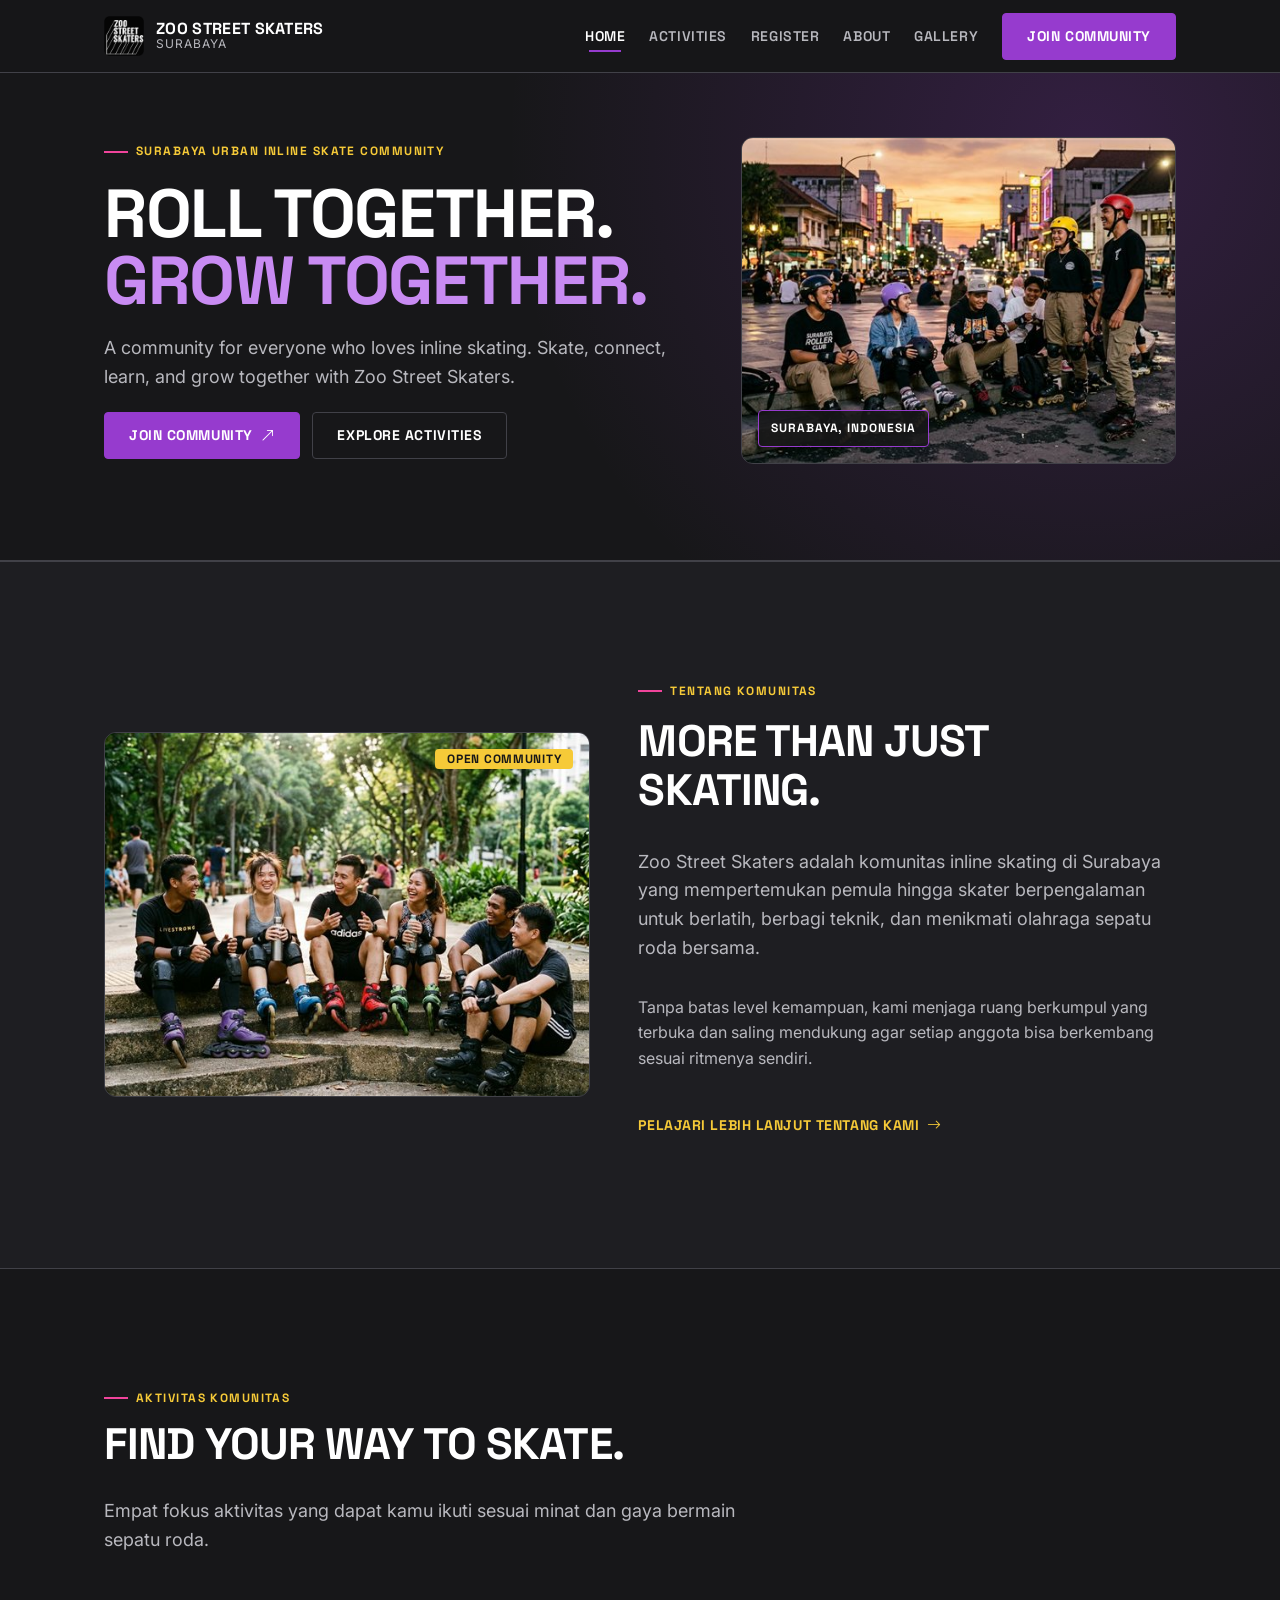
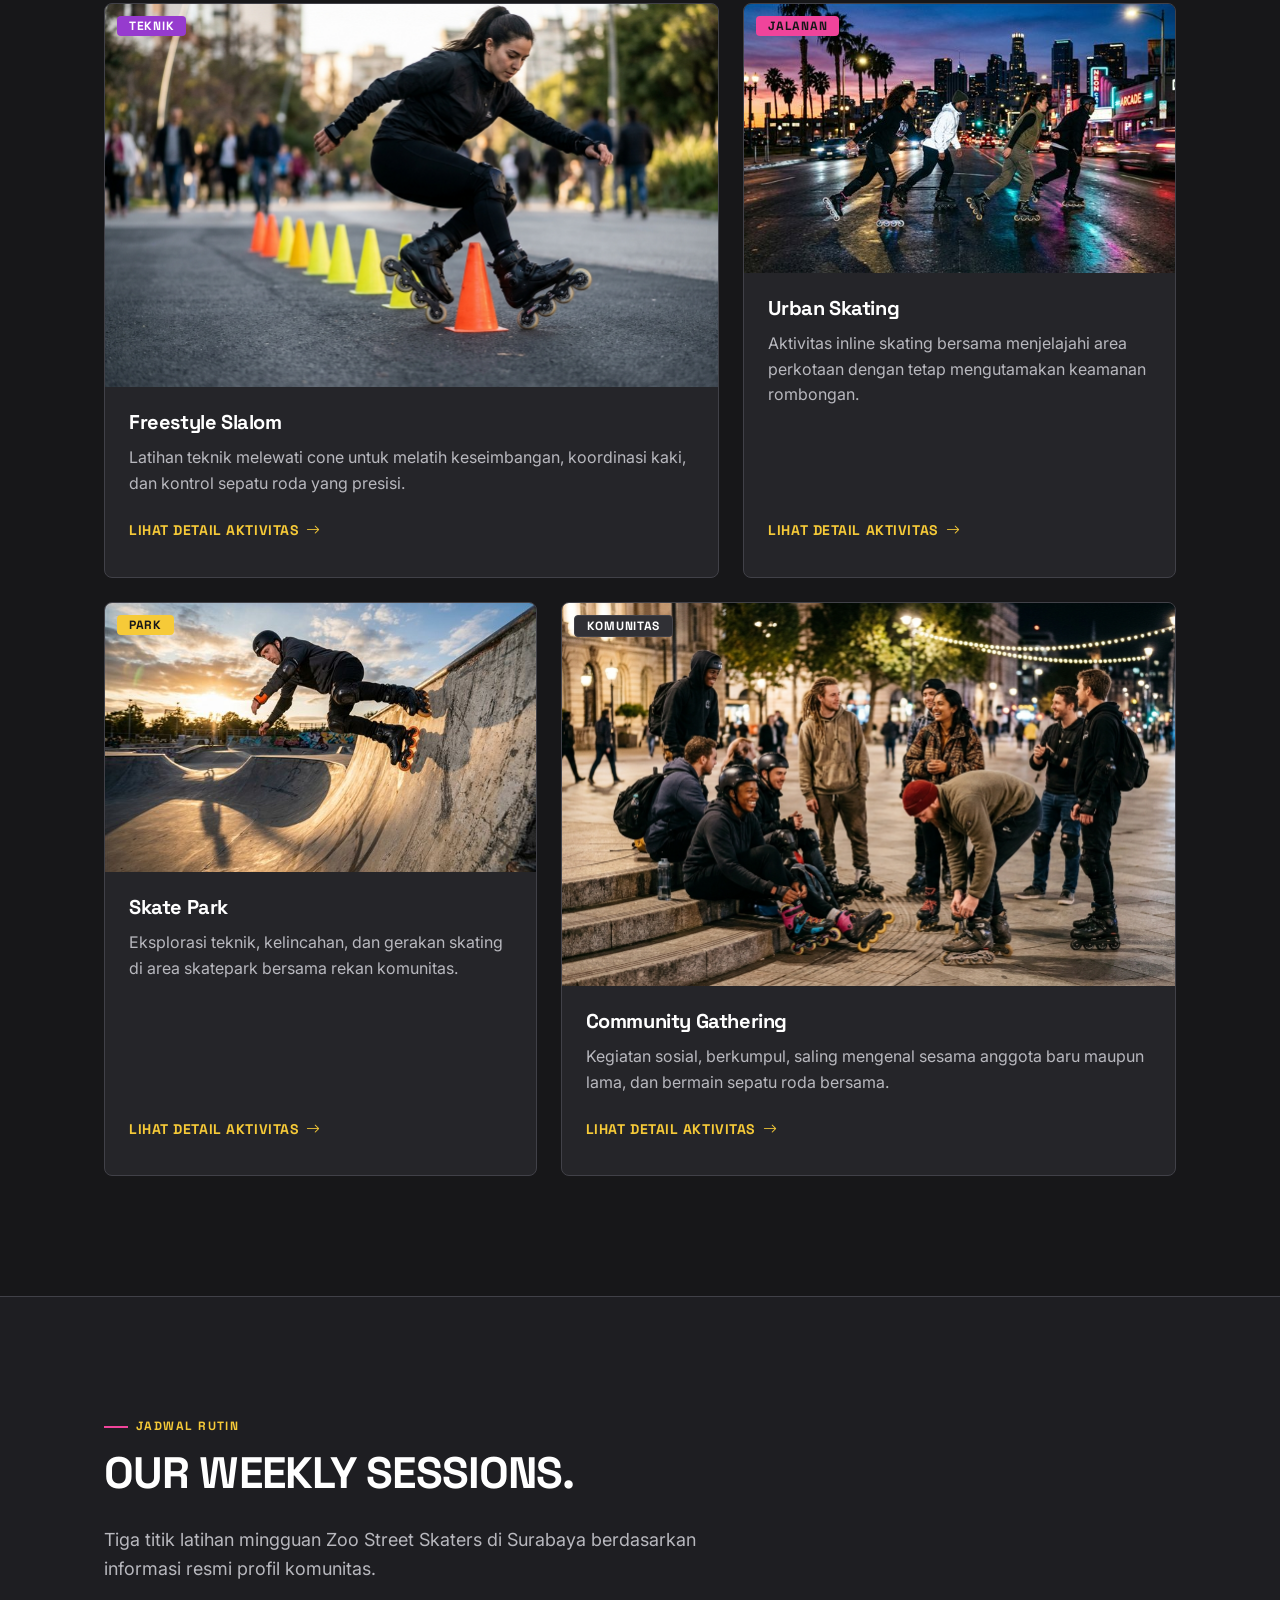
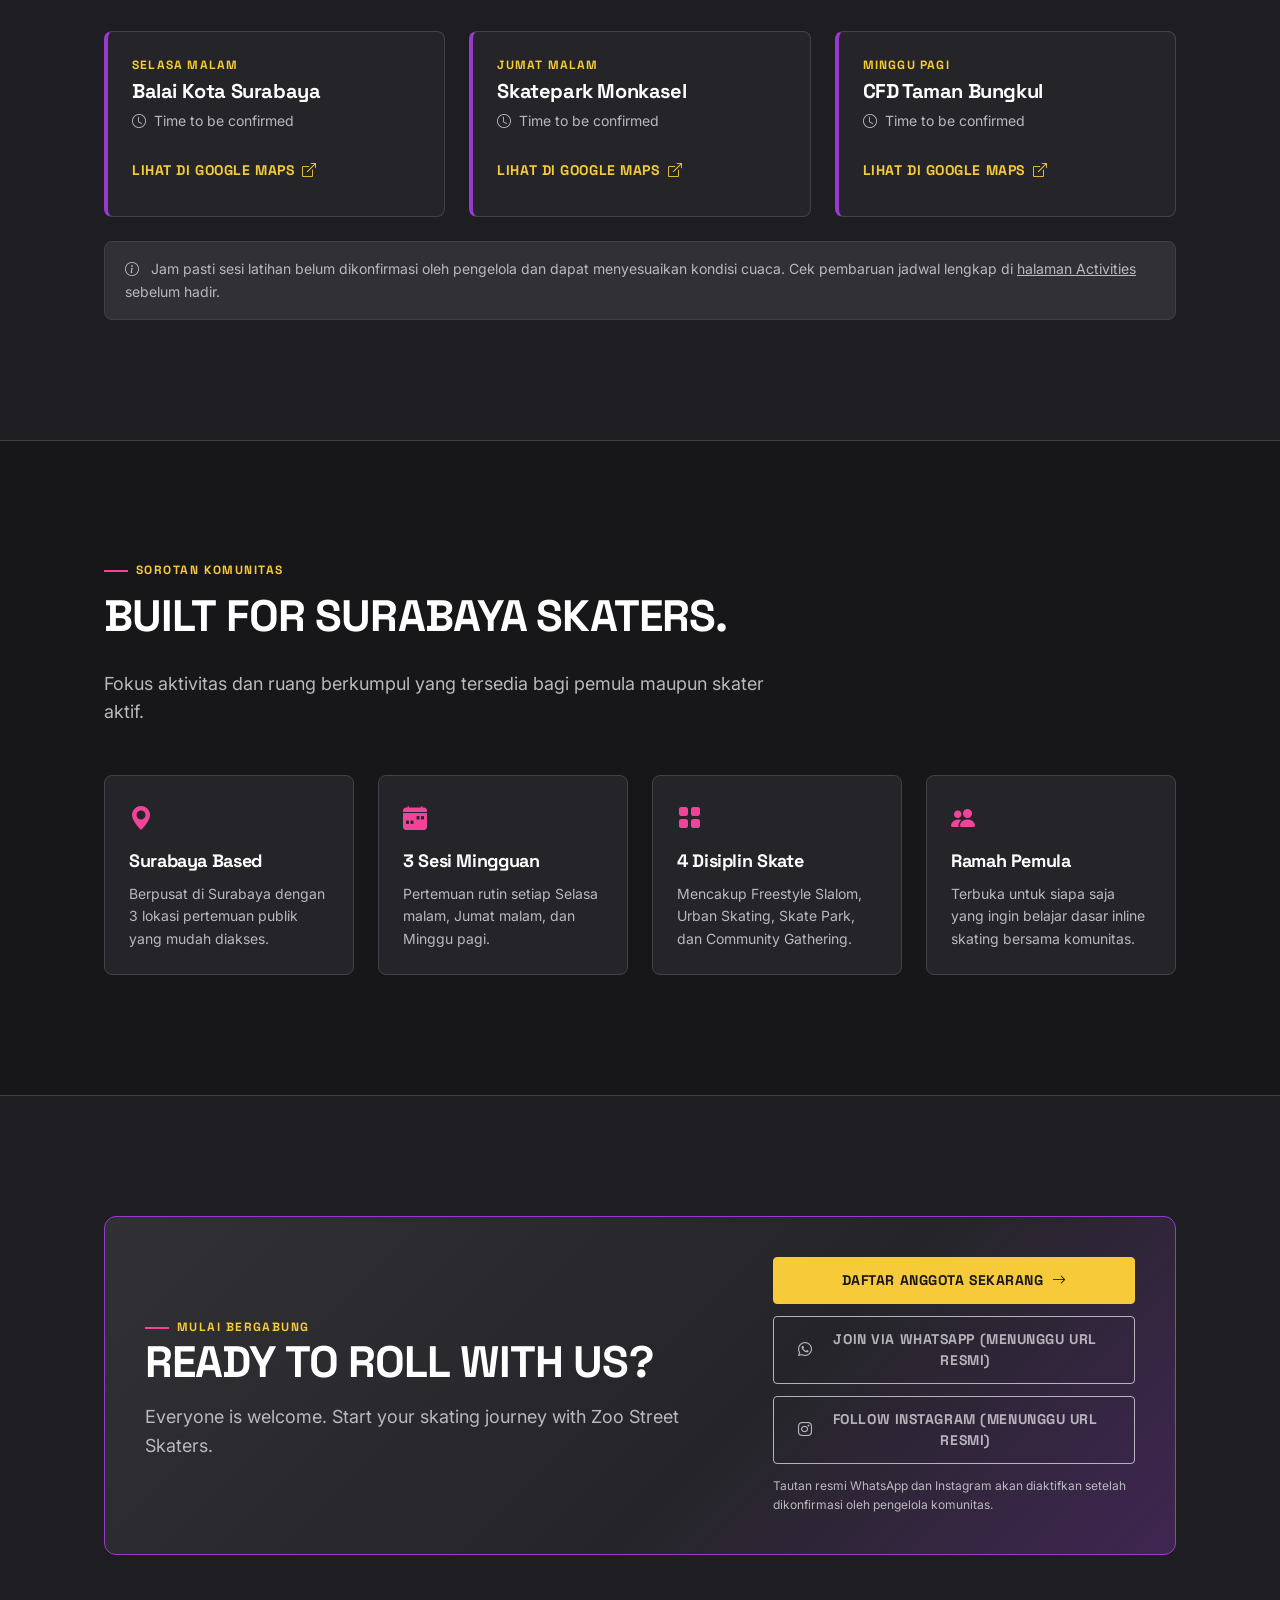
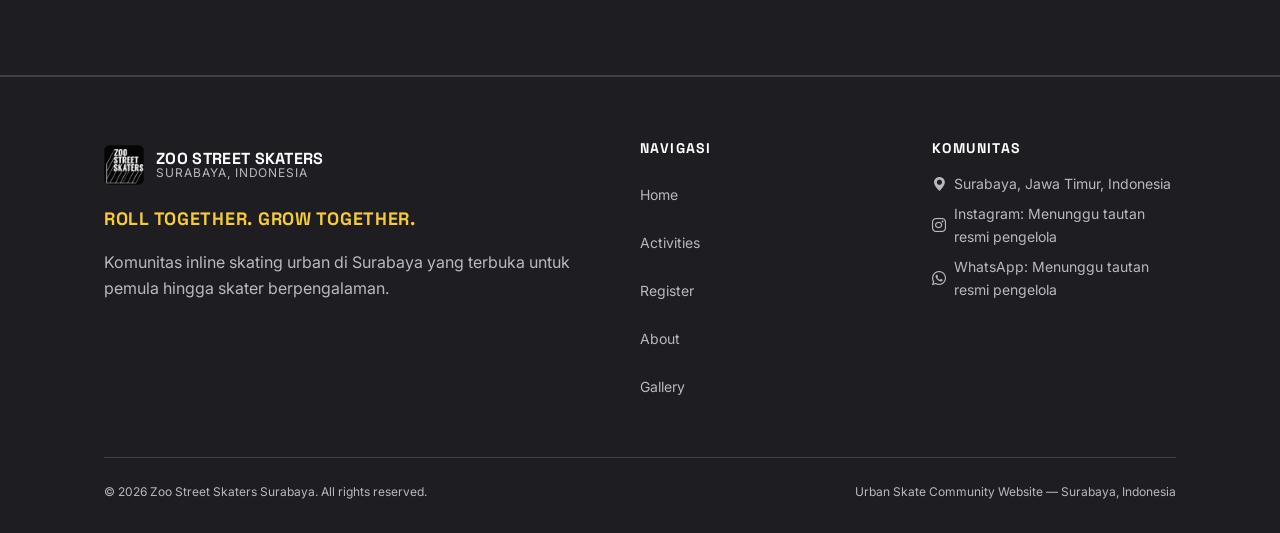
==== commit bb3cd0ac: "ubah logo" ====
--- a/index.html
+++ b/index.html
@@ -8,7 +8,7 @@
       name="description"
       content="Zoo Street Skaters adalah komunitas inline skating urban di Surabaya. Skate, connect, learn, and grow together melalui Freestyle Slalom, Urban Skating, Skate Park, dan Community Gathering."
     />
-    <link rel="icon" type="image/svg+xml" href="img/logo/logo.svg" />
+    <link rel="icon" type="image/svg+xml" href="img/logo/Logo_zoo_lama.png" />
     <link rel="preconnect" href="https://fonts.googleapis.com" />
     <link rel="preconnect" href="https://fonts.gstatic.com" crossorigin />
     <link
@@ -37,7 +37,7 @@
           <a class="site-brand" href="index.html">
             <img
               class="site-brand-logo"
-              src="img/logo/logo.svg"
+              src="img/logo/Logo_zoo_lama.png"
               alt="Logo Zoo Street Skaters"
               width="40"
               height="40"
@@ -481,7 +481,7 @@
             <a class="site-brand" href="index.html">
               <img
                 class="site-brand-logo"
-                src="img/logo/logo.svg"
+                src="img/logo/Logo_zoo_lama.png"
                 alt="Logo Zoo Street Skaters"
                 width="40"
                 height="40"
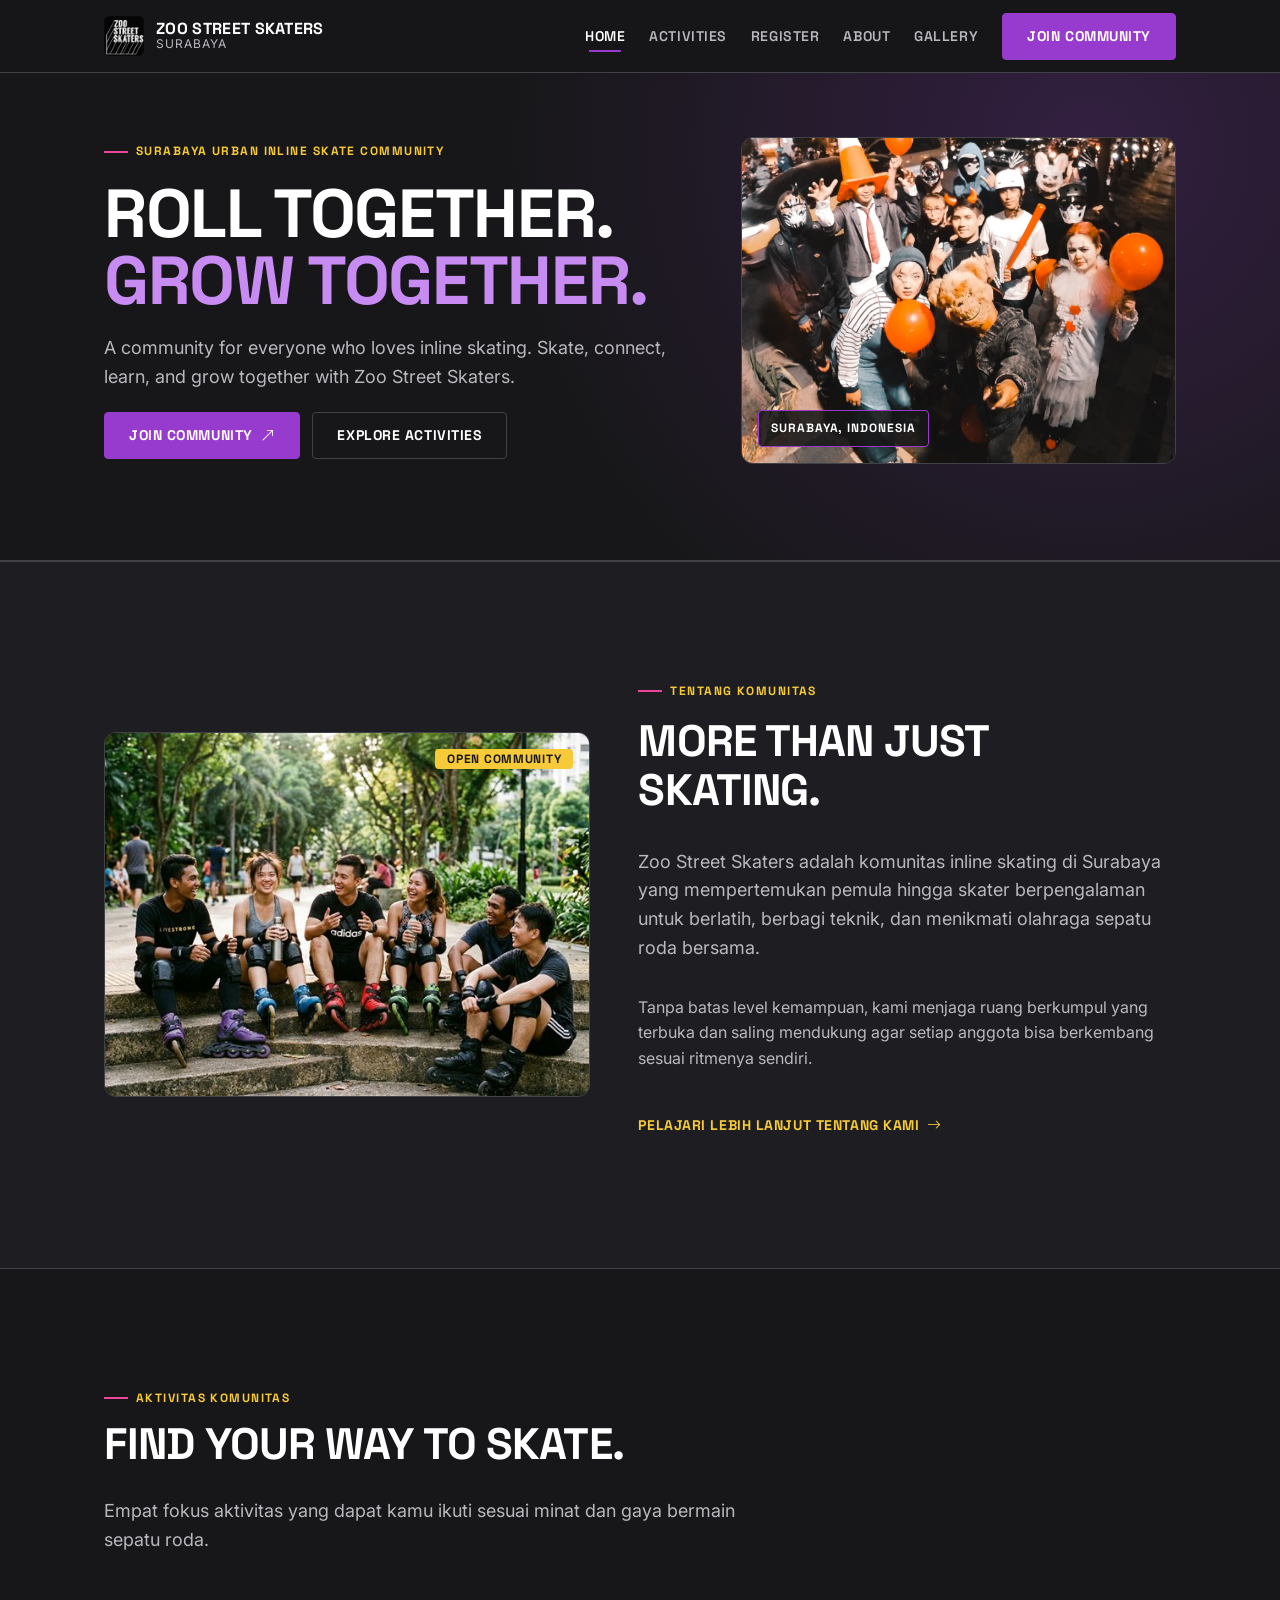
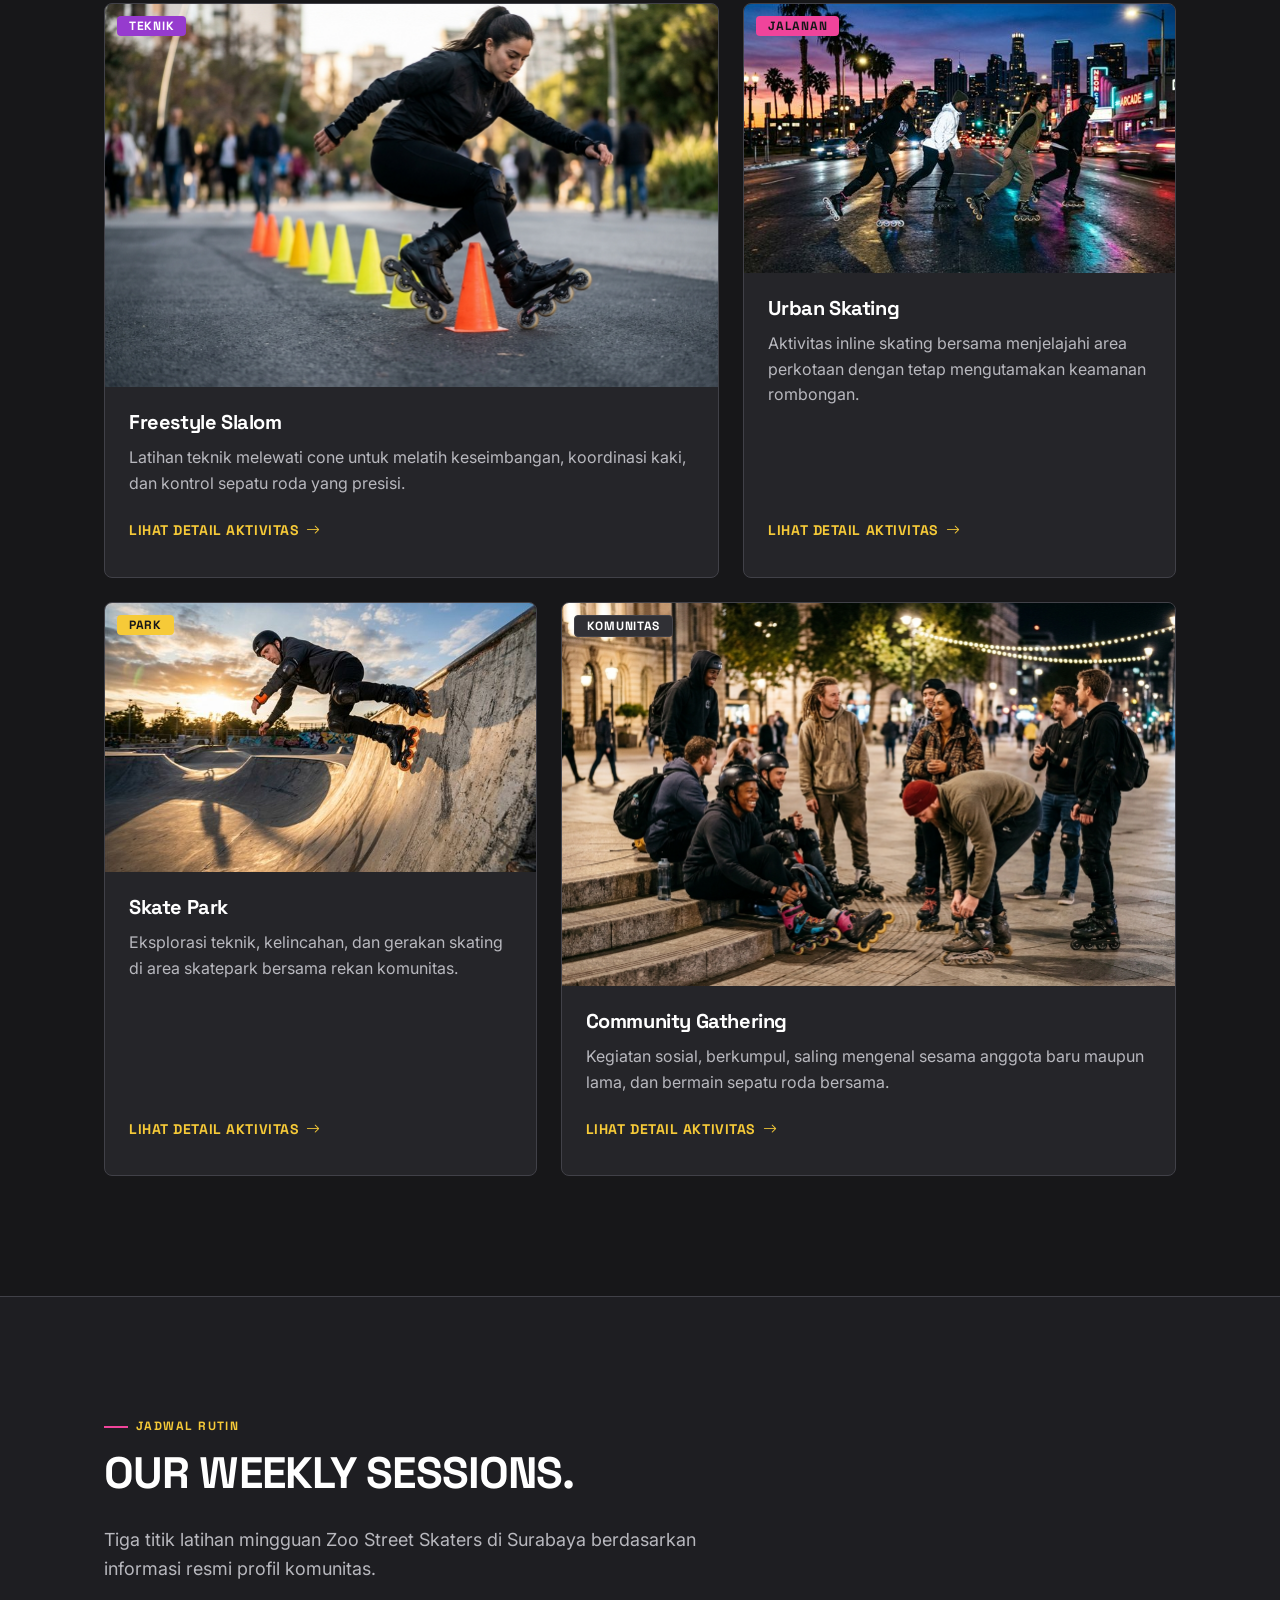
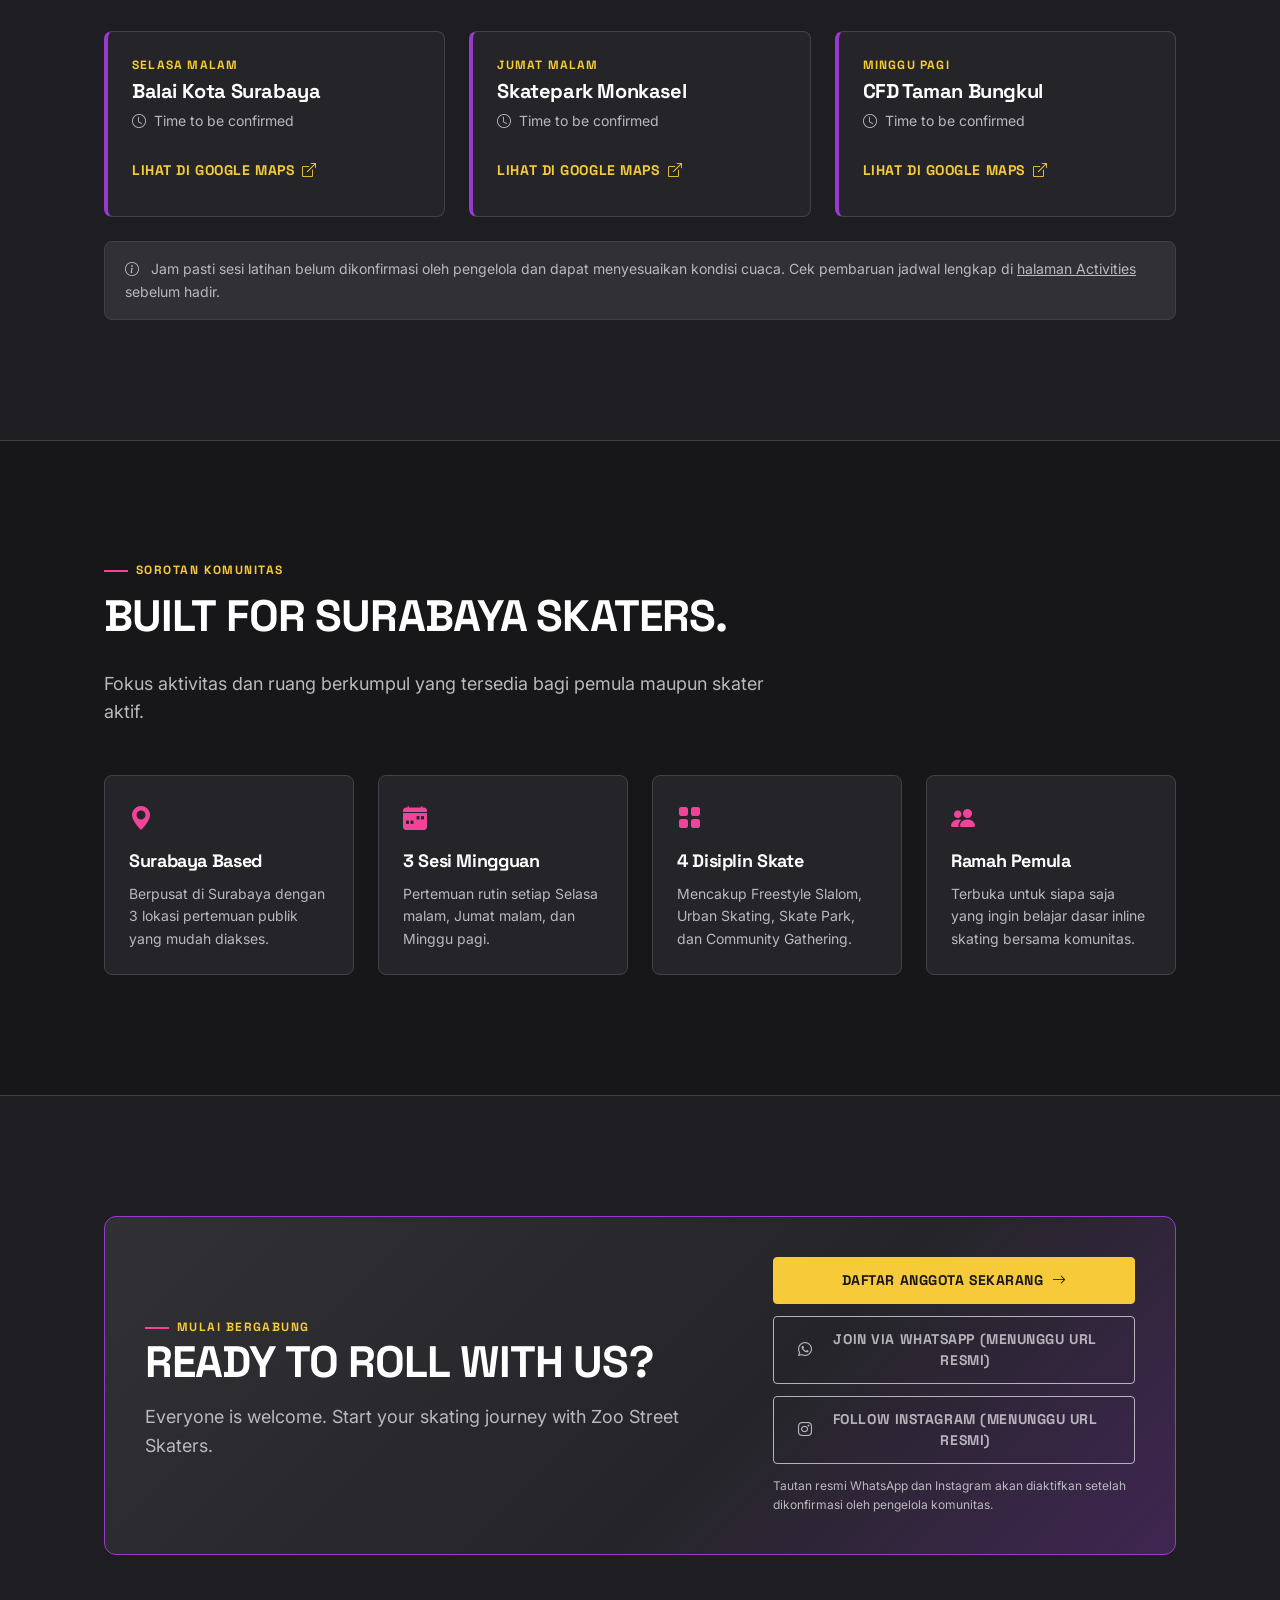
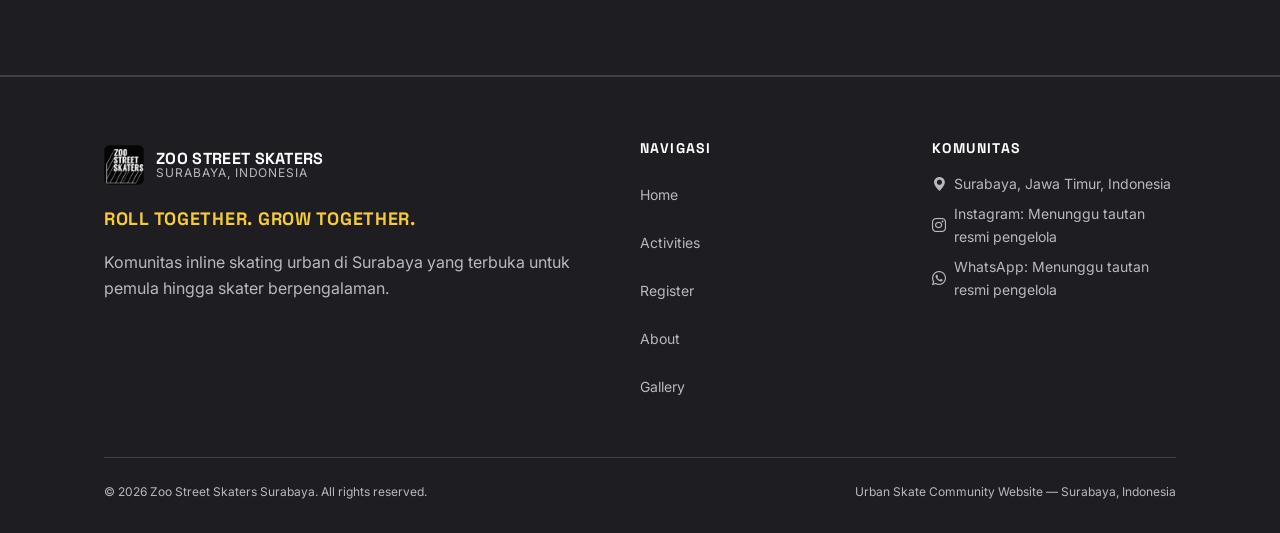
==== commit 8310317d: "add img" ====
--- a/index.html
+++ b/index.html
@@ -118,8 +118,7 @@
           <figure class="home-hero-media mb-0">
             <img
               class="home-hero-img"
-              src="img/hero/hero.jpg"
-              srcset="img/hero/hero-640.jpg 640w, img/hero/hero.jpg 1376w"
+              src="img/hero/helloween2024-1.jpg"
               sizes="(min-width: 64rem) 42vw, 100vw"
               alt="Anggota komunitas Zoo Street Skaters berkumpul bersama sepatu roda inline di jalanan kota Surabaya"
               width="1376"
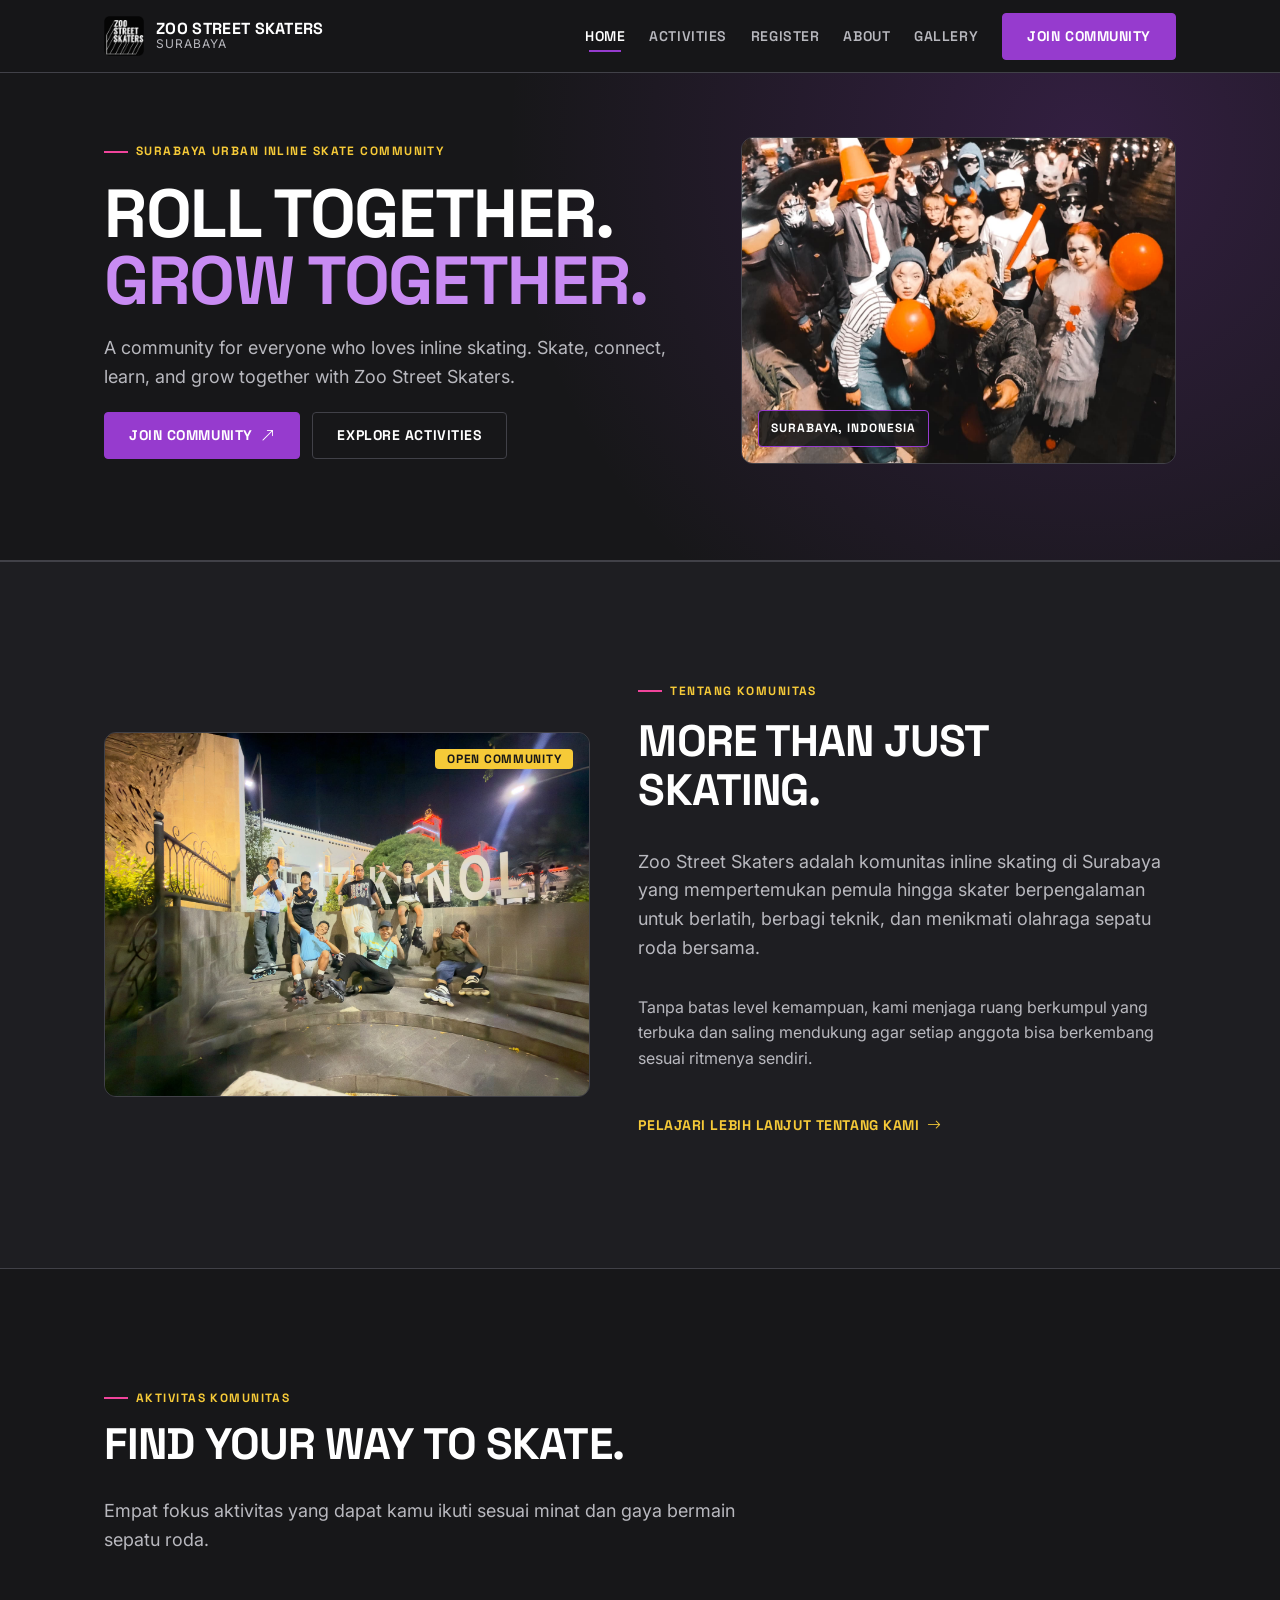
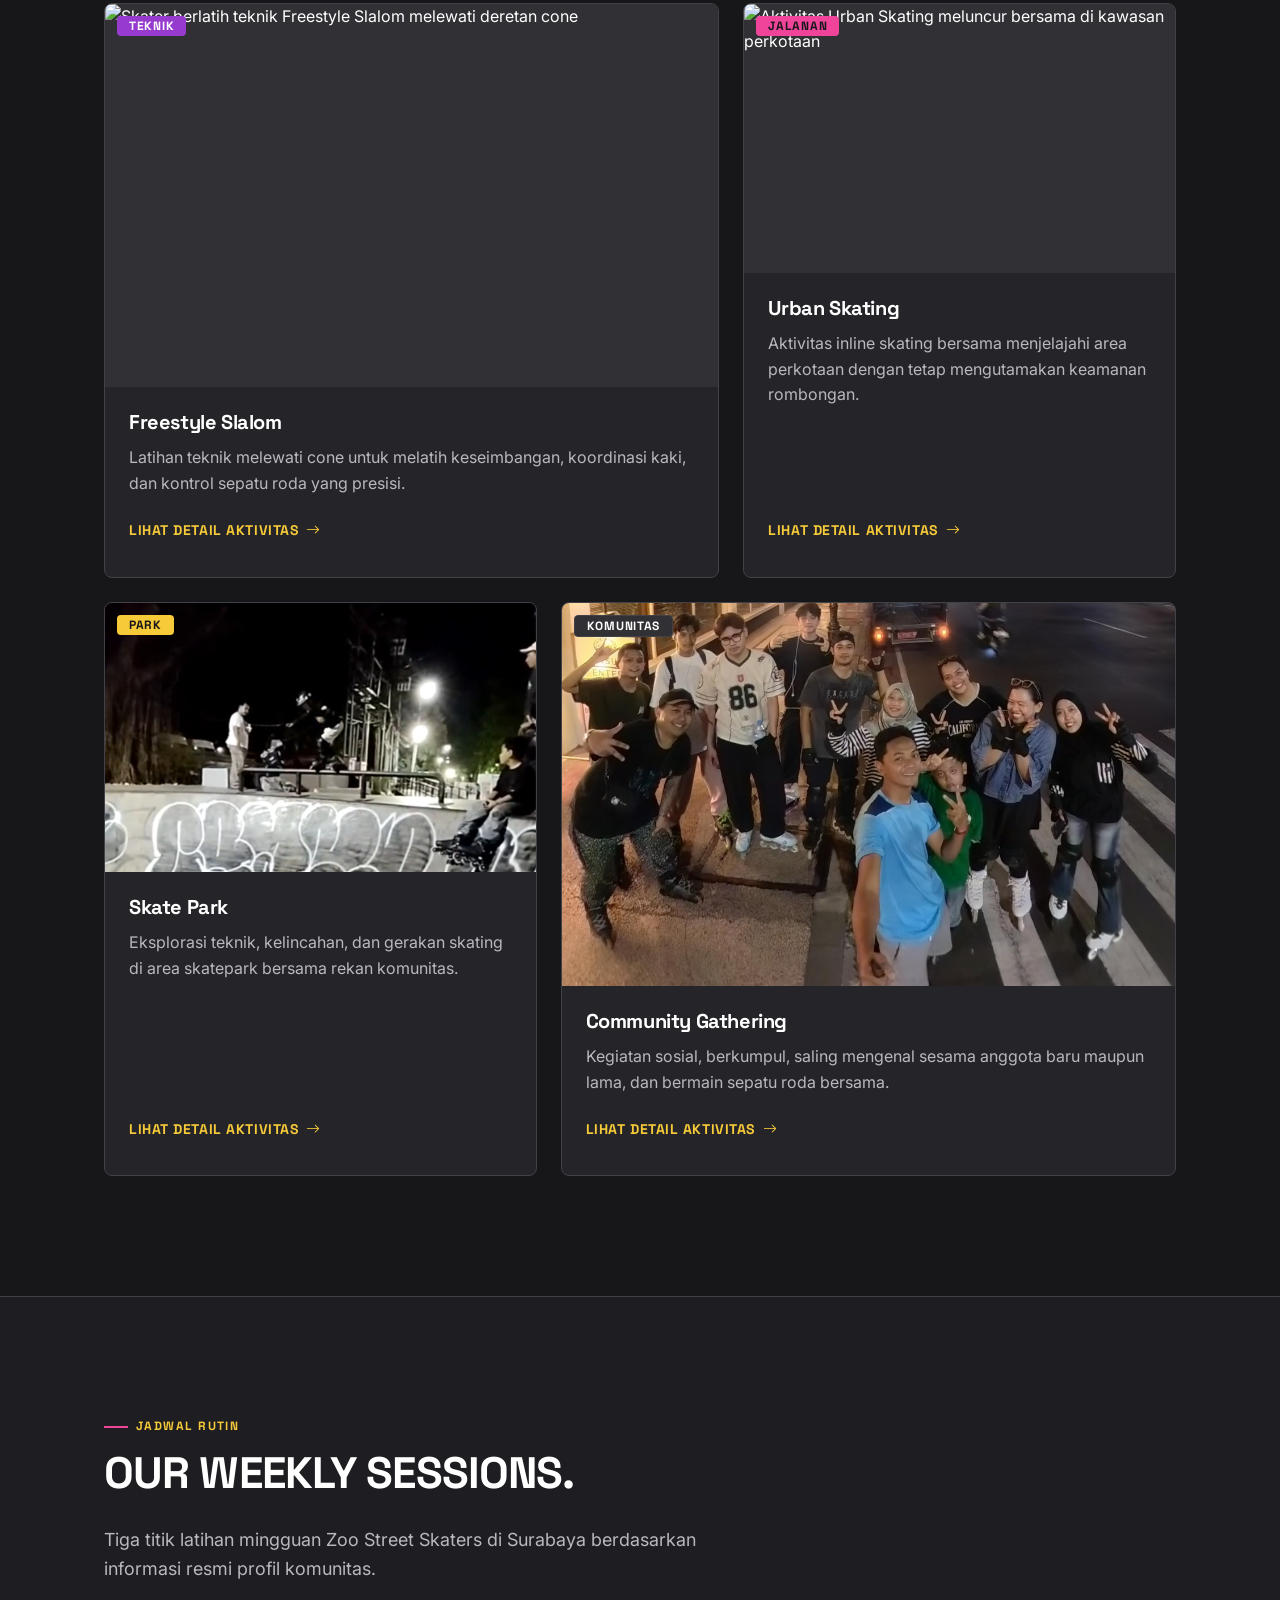
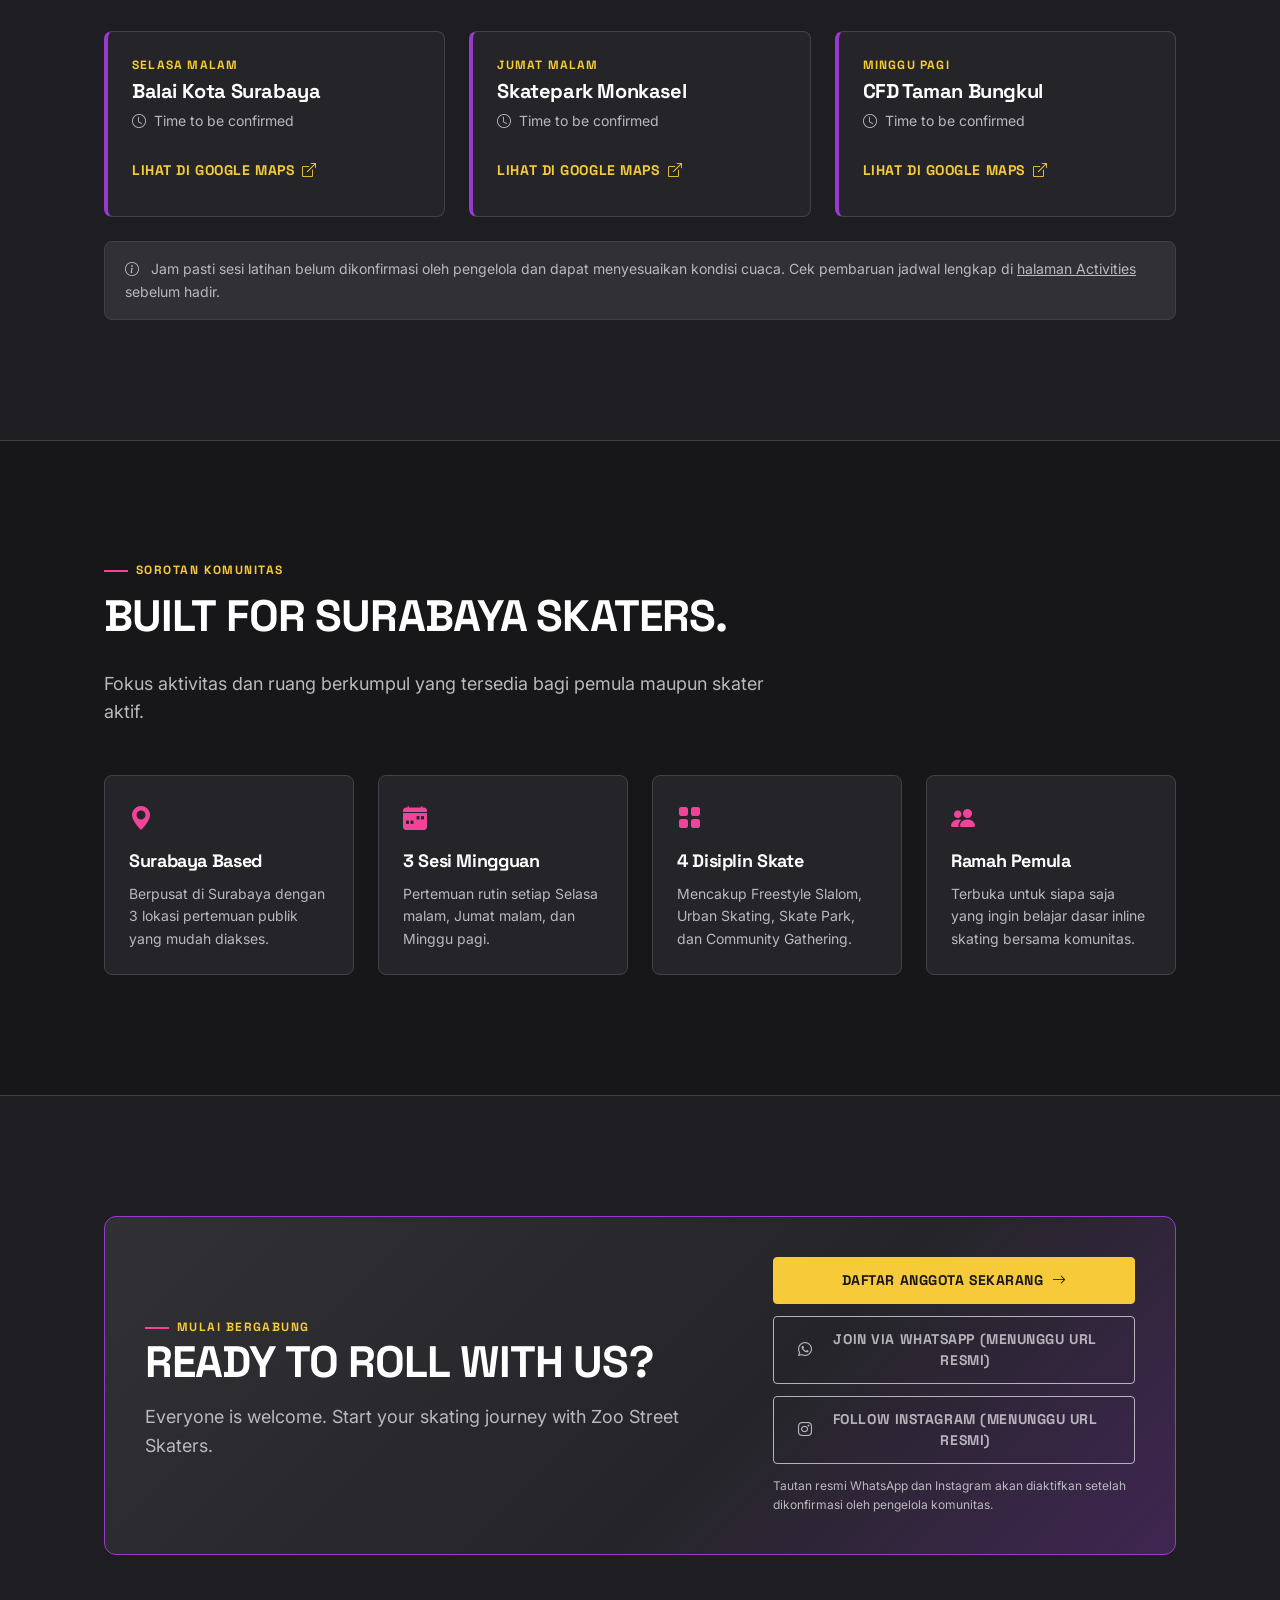
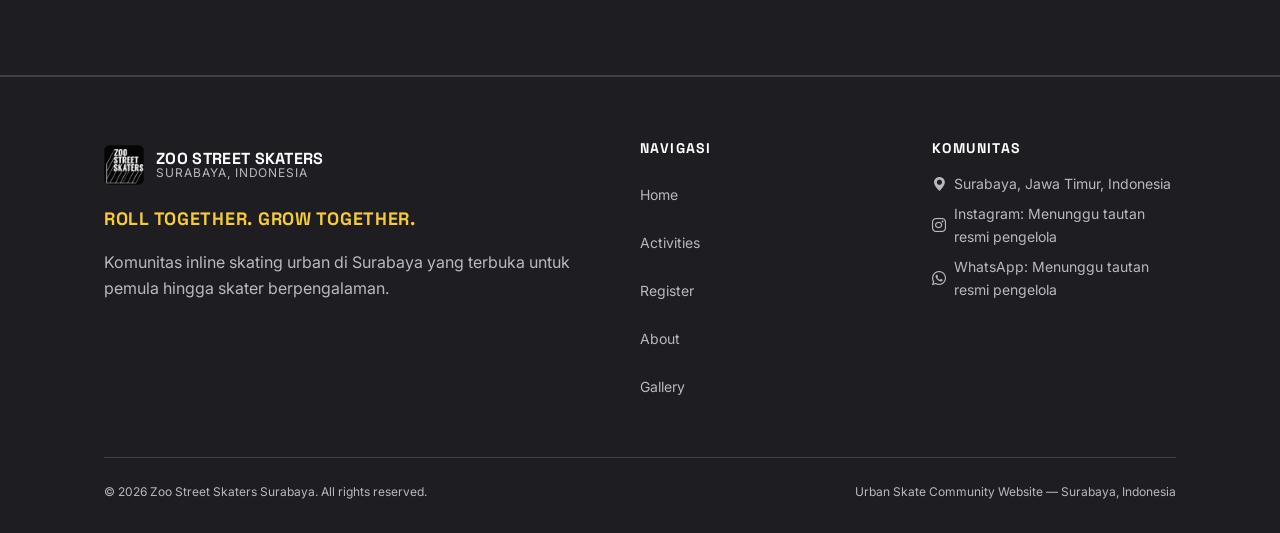
==== commit 9562f02b: "add img & penyesuaian gambar" ====
--- a/index.html
+++ b/index.html
@@ -135,8 +135,7 @@
           <div class="home-about-media">
             <img
               class="home-about-img"
-              src="img/hero/about-preview.jpg"
-              srcset="img/hero/about-preview-640.jpg 640w, img/hero/about-preview.jpg 1264w"
+              src="img/gallery/titiknol_kotalama.jpg"
               sizes="(min-width: 64rem) 44vw, 100vw"
               alt="Sesi berkumpul dan berlatih bersama anggota Zoo Street Skaters di Surabaya"
               width="1264"
@@ -236,8 +235,7 @@
               <div class="home-activity-media">
                 <img
                   class="home-activity-img"
-                  src="img/activities/skatepark.jpg"
-                  srcset="img/activities/skatepark-640.jpg 640w, img/activities/skatepark.jpg 1264w"
+                  src="img/gallery/skatepark_ketabang_2.png"
                   sizes="(min-width: 64rem) 38vw, (min-width: 48rem) 46vw, 100vw"
                   alt="Skater mengeksplorasi lintasan dan ramp di Skate Park"
                   width="1264"
@@ -263,8 +261,7 @@
               <div class="home-activity-media">
                 <img
                   class="home-activity-img"
-                  src="img/activities/gathering.jpg"
-                  srcset="img/activities/gathering-640.jpg 640w, img/activities/gathering.jpg 1376w"
+                  src="img/gallery/hotel_majapahit_1.jpg"
                   sizes="(min-width: 64rem) 54vw, (min-width: 48rem) 46vw, 100vw"
                   alt="Community Gathering anggota Zoo Street Skaters berkumpul santai"
                   width="1376"
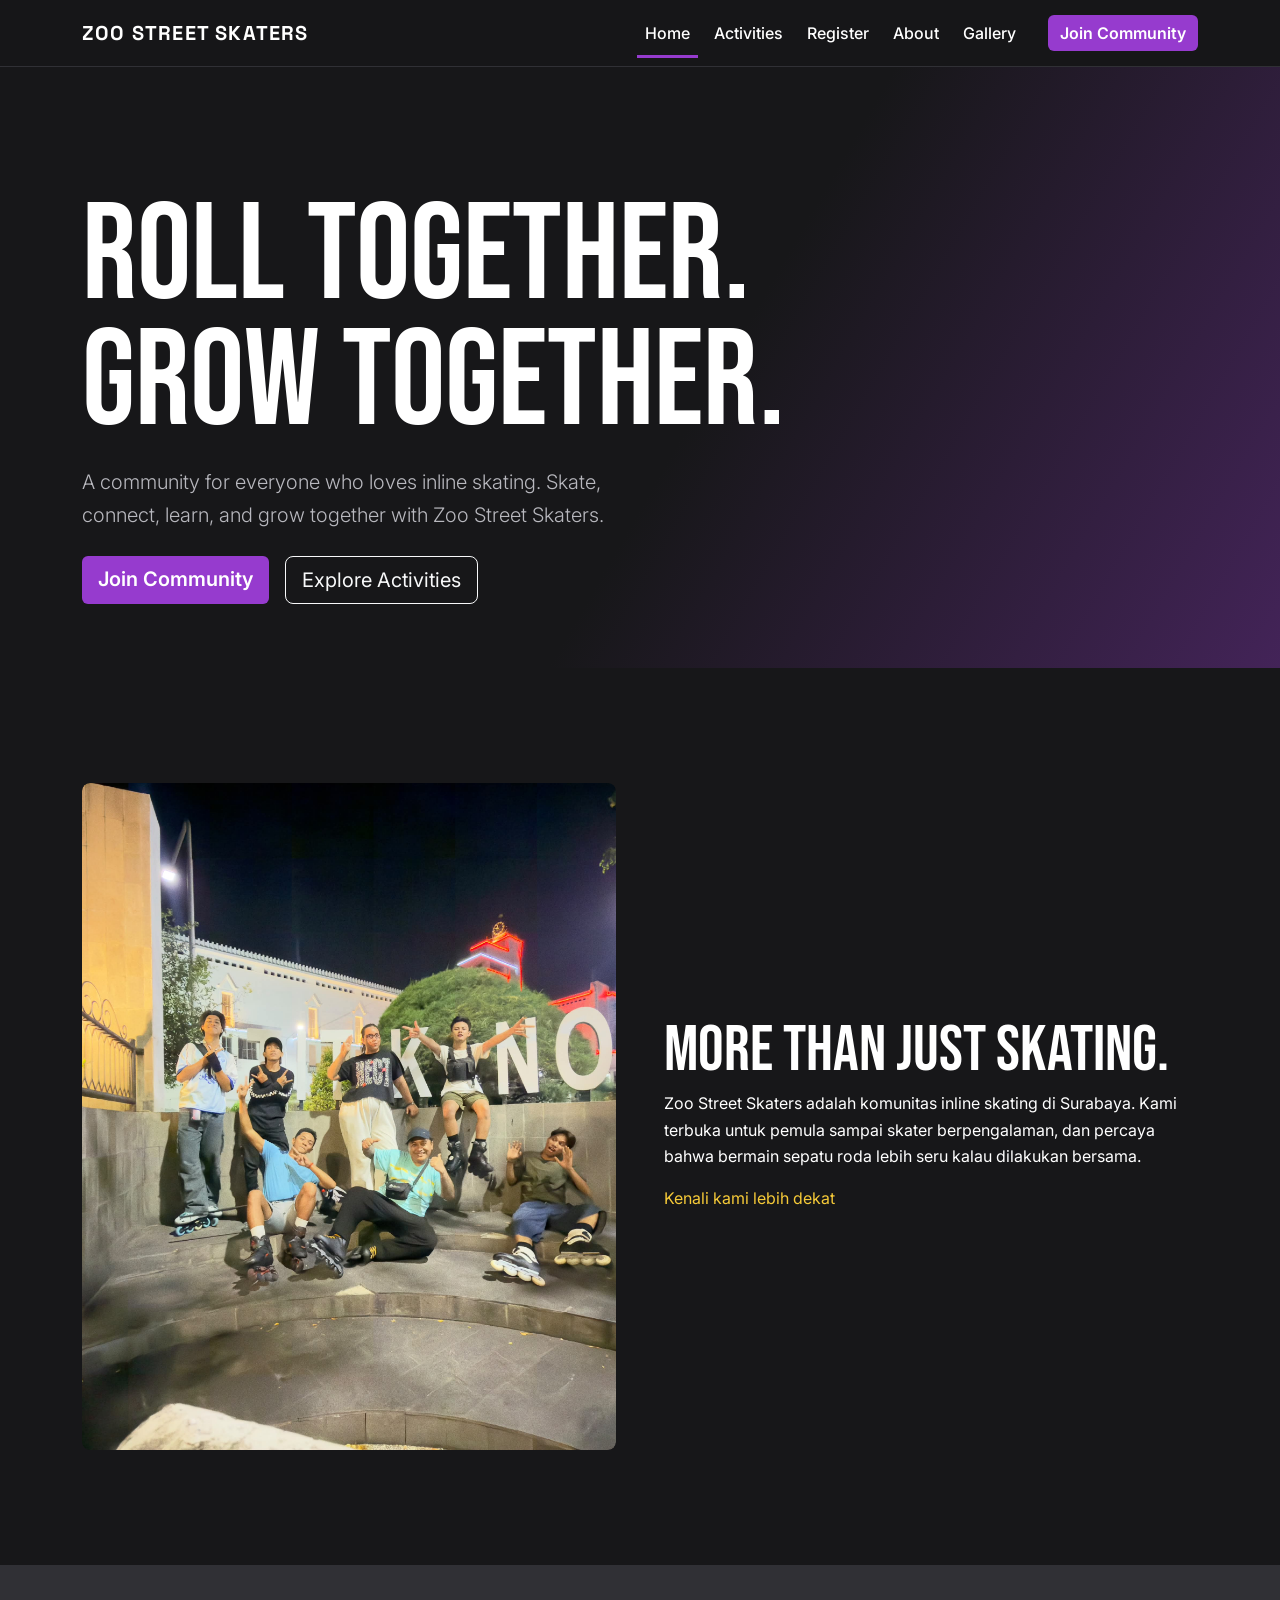
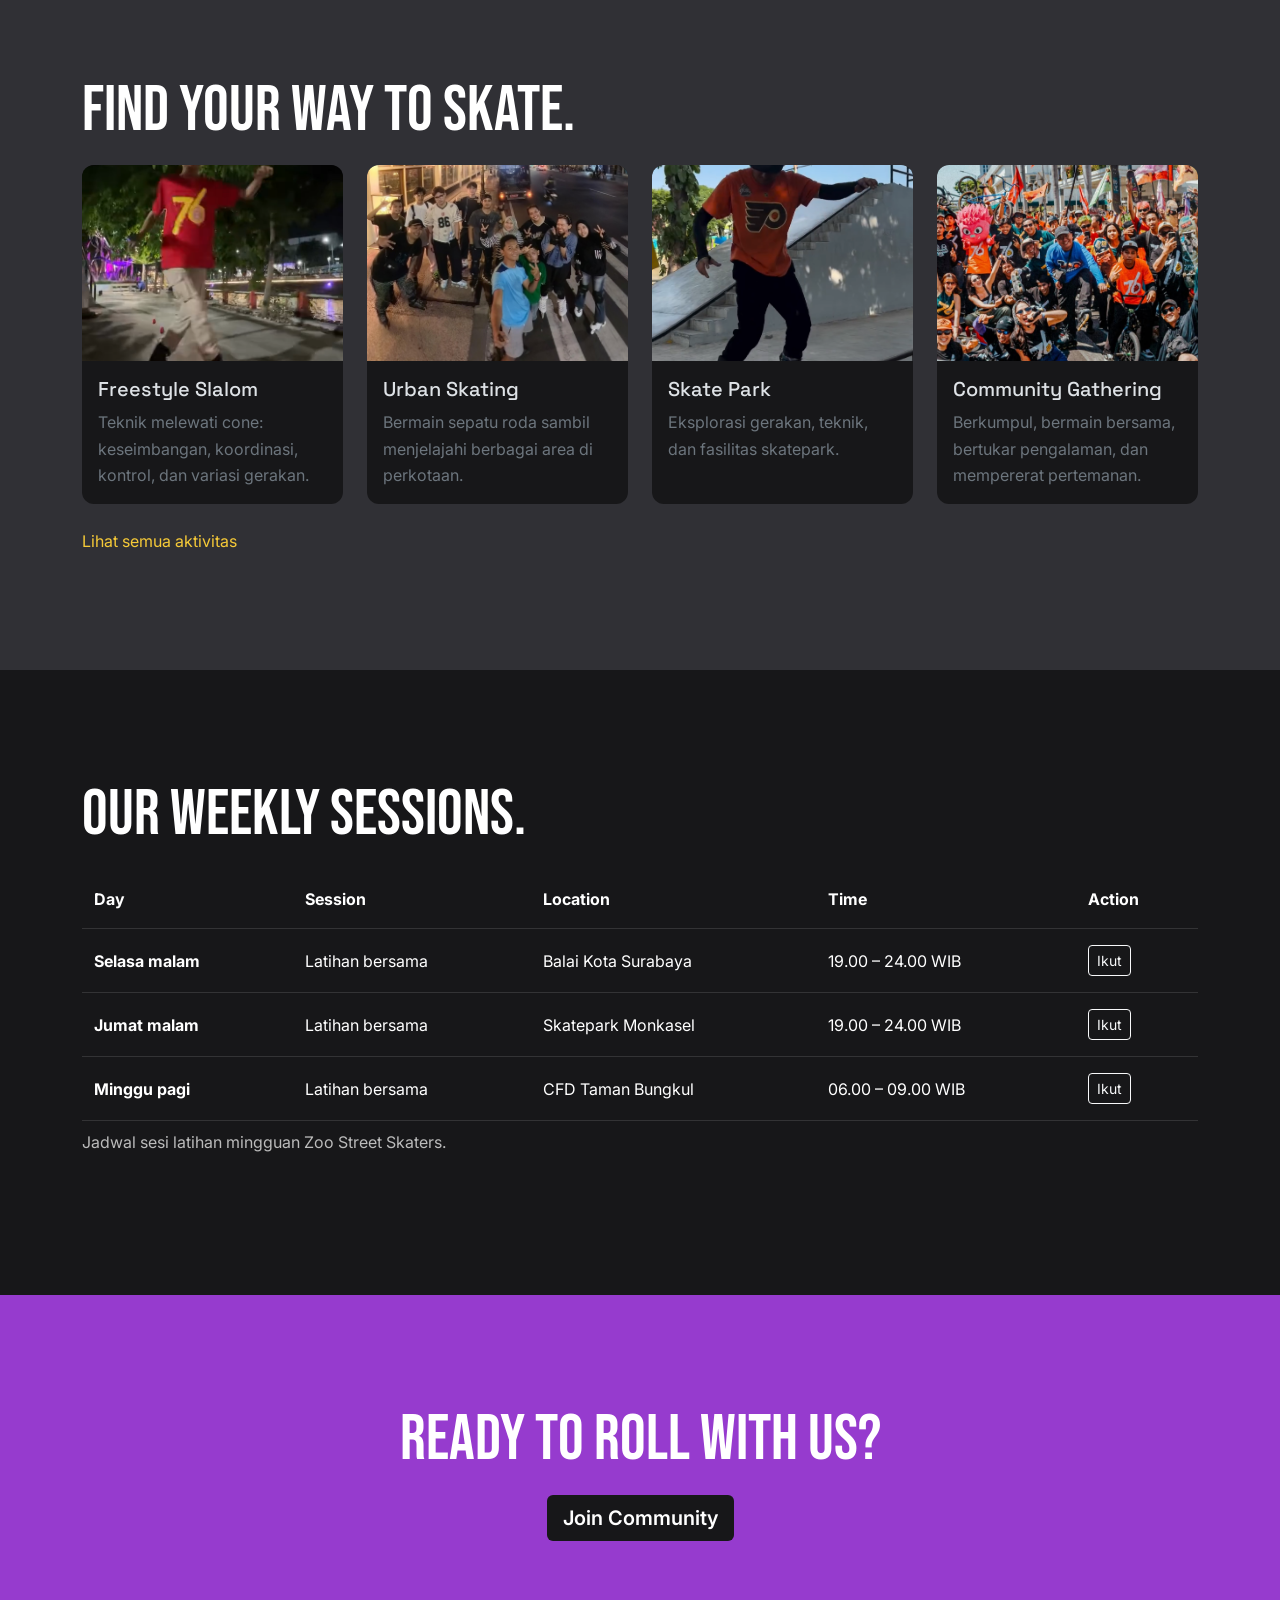
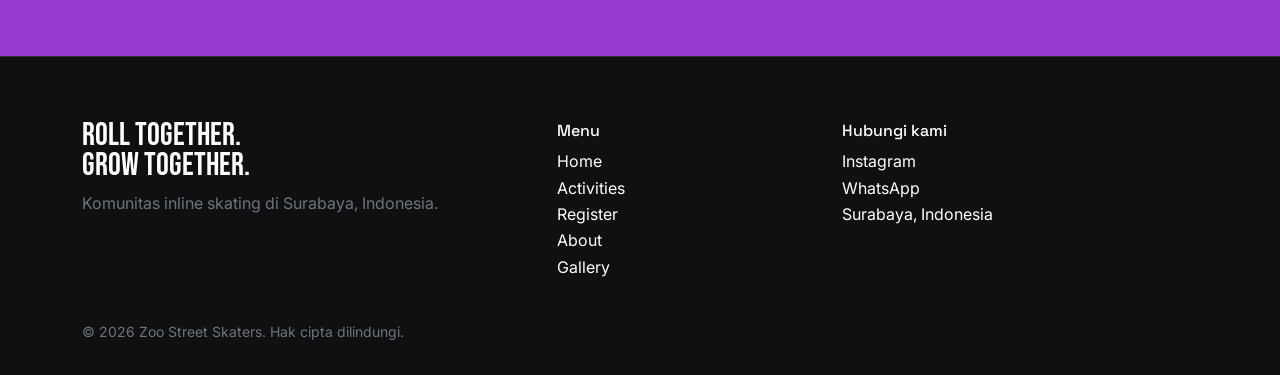
==== commit 5ede89b4: "add img, visi misi, penyesuaian UI/UX" ====
--- a/index.html
+++ b/index.html
@@ -1,538 +1,222 @@
-<!doctype html>
+<!DOCTYPE html>
 <html lang="id">
-  <head>
-    <meta charset="utf-8" />
-    <meta name="viewport" content="width=device-width, initial-scale=1" />
-    <title>Zoo Street Skaters Surabaya — Roll Together. Grow Together.</title>
-    <meta
-      name="description"
-      content="Zoo Street Skaters adalah komunitas inline skating urban di Surabaya. Skate, connect, learn, and grow together melalui Freestyle Slalom, Urban Skating, Skate Park, dan Community Gathering."
-    />
-    <link rel="icon" type="image/svg+xml" href="img/logo/Logo_zoo_lama.png" />
-    <link rel="preconnect" href="https://fonts.googleapis.com" />
-    <link rel="preconnect" href="https://fonts.gstatic.com" crossorigin />
-    <link
-      href="https://fonts.googleapis.com/css2?family=Inter:wght@400;500;600;700&family=Space+Grotesk:wght@500;600;700&display=swap"
-      rel="stylesheet"
-    />
-    <link
-      href="https://cdn.jsdelivr.net/npm/bootstrap@5.3.3/dist/css/bootstrap.min.css"
-      rel="stylesheet"
-      integrity="sha384-QWTKZyjpPEjISv5WaRU9OFeRpok6YctnYmDr5pNlyT2bRjXh0JMhjY6hW+ALEwIH"
-      crossorigin="anonymous"
-    />
-    <link
-      href="https://cdn.jsdelivr.net/npm/bootstrap-icons@1.11.3/font/bootstrap-icons.min.css"
-      rel="stylesheet"
-    />
-    <link rel="stylesheet" href="css/style.css" />
-  </head>
-  <body>
-    <a class="site-skip-link" href="#main-content">Lewati ke konten utama</a>
-
-    <!-- Section 1: Global Navigation -->
-    <header class="site-header">
-      <nav class="navbar navbar-expand-lg navbar-dark site-navbar" aria-label="Navigasi utama">
-        <div class="site-container site-navbar-inner">
-          <a class="site-brand" href="index.html">
-            <img
-              class="site-brand-logo"
-              src="img/logo/Logo_zoo_lama.png"
-              alt="Logo Zoo Street Skaters"
-              width="40"
-              height="40"
-            />
-            <span class="site-brand-text">
-              <span class="site-brand-name">Zoo Street Skaters</span>
-              <span class="site-brand-sub">Surabaya</span>
-            </span>
-          </a>
-
-          <button
-            class="navbar-toggler site-navbar-toggler"
-            type="button"
-            data-bs-toggle="collapse"
-            data-bs-target="#mainNavbar"
-            aria-controls="mainNavbar"
-            aria-expanded="false"
-            aria-label="Buka menu navigasi"
-          >
-            <span class="navbar-toggler-icon"></span>
-          </button>
-
-          <div class="collapse navbar-collapse justify-content-end" id="mainNavbar">
-            <ul class="navbar-nav site-nav-list">
-              <li class="nav-item">
-                <a class="nav-link site-nav-link active" href="index.html" aria-current="page">
-                  Home
-                </a>
-              </li>
-              <li class="nav-item">
-                <a class="nav-link site-nav-link" href="activities.html">Activities</a>
-              </li>
-              <li class="nav-item">
-                <a class="nav-link site-nav-link" href="register.html">Register</a>
-              </li>
-              <li class="nav-item">
-                <a class="nav-link site-nav-link" href="about.html">About</a>
-              </li>
-              <li class="nav-item">
-                <a class="nav-link site-nav-link" href="gallery.html">Gallery</a>
-              </li>
-              <li class="nav-item site-nav-cta-wrap">
-                <a class="btn site-btn site-btn-primary site-nav-cta" href="register.html">
-                  Join Community
-                </a>
-              </li>
-            </ul>
-          </div>
-        </div>
-      </nav>
-    </header>
-
-    <main id="main-content">
-      <!-- Section 2: Hero -->
-      <section class="home-hero" aria-labelledby="hero-heading">
-        <div class="site-container home-hero-grid">
-          <div class="home-hero-content">
-            <span class="site-eyebrow">Surabaya Urban Inline Skate Community</span>
-            <h1 class="home-hero-title" id="hero-heading">
-              ROLL TOGETHER.
-              <span class="home-hero-title-accent">GROW TOGETHER.</span>
-            </h1>
-            <p class="home-hero-subtitle">
-              A community for everyone who loves inline skating. Skate, connect, learn, and grow
-              together with Zoo Street Skaters.
-            </p>
-            <div class="home-hero-actions">
-              <a class="btn site-btn site-btn-primary" href="register.html">
-                JOIN COMMUNITY
-                <i class="bi bi-arrow-up-right" aria-hidden="true"></i>
-              </a>
-              <a class="btn site-btn site-btn-secondary" href="activities.html">
-                EXPLORE ACTIVITIES
-              </a>
+<head>
+  <meta charset="utf-8">
+  <meta name="viewport" content="width=device-width, initial-scale=1">
+  <title>Home | Zoo Street Skaters</title>
+  <meta name="description" content="Zoo Street Skaters: komunitas inline skating di Surabaya. Roll together. Grow together.">
+  <link rel="icon" type="image/png" href="img/logo/Logo_zoo_lama.png">
+  <link href="https://cdn.jsdelivr.net/npm/bootstrap@5.3.3/dist/css/bootstrap.min.css" rel="stylesheet">
+  <link rel="preconnect" href="https://fonts.googleapis.com">
+  <link rel="preconnect" href="https://fonts.gstatic.com" crossorigin>
+  <link href="https://fonts.googleapis.com/css2?family=Bebas+Neue&family=Inter:wght@400;600&family=Space+Grotesk:wght@500;700&display=swap" rel="stylesheet">
+  <link href="css/style.css" rel="stylesheet">
+</head>
+<body data-bs-theme="dark">
+  <a class="skip-link" href="#main">Lewati ke konten utama</a>
+
+  <header>
+    <nav class="navbar navbar-expand-lg sticky-top zss-nav" aria-label="Navigasi utama">
+      <div class="container">
+        <a class="navbar-brand" href="index.html">ZOO STREET SKATERS</a>
+        <button class="navbar-toggler" type="button" data-bs-toggle="collapse" data-bs-target="#nav" aria-controls="nav" aria-expanded="false" aria-label="Buka menu">
+          <span class="navbar-toggler-icon"></span>
+        </button>
+        <div class="collapse navbar-collapse" id="nav">
+          <ul class="navbar-nav ms-auto align-items-lg-center gap-lg-2">
+            <li class="nav-item">
+              <a class="nav-link active" href="index.html" aria-current="page">Home</a>
+            </li>
+            <li class="nav-item">
+              <a class="nav-link" href="activities.html">Activities</a>
+            </li>
+            <li class="nav-item">
+              <a class="nav-link" href="register.html">Register</a>
+            </li>
+            <li class="nav-item">
+              <a class="nav-link" href="about.html">About</a>
+            </li>
+            <li class="nav-item">
+              <a class="nav-link" href="gallery.html">Gallery</a>
+            </li>
+            <li class="nav-item ms-lg-3">
+              <a class="btn btn-zss" href="register.html">Join Community</a>
+            </li>
+          </ul>
+        </div>
+      </div>
+    </nav>
+  </header>
+
+  <main id="main">
+    <!-- Section 1: Hero -->
+    <section class="page-hero">
+      <div class="container">
+        <h1 class="display-font">ROLL TOGETHER.<br>GROW TOGETHER.</h1>
+        <p class="lead">A community for everyone who loves inline skating. Skate, connect, learn, and grow together with Zoo Street Skaters.</p>
+        <div class="d-flex flex-wrap gap-3 mt-4">
+          <a class="btn btn-zss btn-lg" href="register.html">Join Community</a>
+          <a class="btn btn-outline-light btn-lg" href="activities.html">Explore Activities</a>
+        </div>
+      </div>
+    </section>
+
+    <!-- Section 2: About Preview -->
+    <section class="section">
+      <div class="container">
+        <div class="row g-5 align-items-center">
+          <div class="col-lg-6">
+            <div class="ph tall" role="img" aria-label="Foto grup anggota Zoo Street Skaters di Titik Nol Surabaya">
+              <img src="img/gallery/titiknol_kotalama.jpg" alt="Foto grup anggota Zoo Street Skaters di Titik Nol Surabaya" width="3307" height="2480" loading="lazy">
             </div>
           </div>
-
-          <figure class="home-hero-media mb-0">
-            <img
-              class="home-hero-img"
-              src="img/hero/helloween2024-1.jpg"
-              sizes="(min-width: 64rem) 42vw, 100vw"
-              alt="Anggota komunitas Zoo Street Skaters berkumpul bersama sepatu roda inline di jalanan kota Surabaya"
-              width="1376"
-              height="768"
-            />
-            <figcaption class="home-hero-badge">Surabaya, Indonesia</figcaption>
-          </figure>
-        </div>
-      </section>
-
-      <!-- Section 3: About Preview -->
-      <section class="site-section site-section-alt" aria-labelledby="about-preview-heading">
-        <div class="site-container home-about-grid">
-          <div class="home-about-media">
-            <img
-              class="home-about-img"
-              src="img/gallery/titiknol_kotalama.jpg"
-              sizes="(min-width: 64rem) 44vw, 100vw"
-              alt="Sesi berkumpul dan berlatih bersama anggota Zoo Street Skaters di Surabaya"
-              width="1264"
-              height="848"
-              loading="lazy"
-            />
-            <span class="badge site-badge site-badge-yellow home-about-tag">Open Community</span>
-          </div>
-
-          <div class="home-about-content">
-            <span class="site-eyebrow">Tentang Komunitas</span>
-            <h2 id="about-preview-heading">MORE THAN JUST SKATING.</h2>
-            <p class="site-lead">
-              Zoo Street Skaters adalah komunitas inline skating di Surabaya yang mempertemukan
-              pemula hingga skater berpengalaman untuk berlatih, berbagi teknik, dan menikmati
-              olahraga sepatu roda bersama.
-            </p>
-            <p>
-              Tanpa batas level kemampuan, kami menjaga ruang berkumpul yang terbuka dan saling
-              mendukung agar setiap anggota bisa berkembang sesuai ritmenya sendiri.
-            </p>
-            <a class="site-inline-link" href="about.html">
-              Pelajari Lebih Lanjut Tentang Kami
-              <i class="bi bi-arrow-right" aria-hidden="true"></i>
-            </a>
-          </div>
-        </div>
-      </section>
-
-      <!-- Section 4: Activities Preview -->
-      <section class="site-section" aria-labelledby="activities-preview-heading">
-        <div class="site-container">
-          <div class="site-section-header">
-            <span class="site-eyebrow">Aktivitas Komunitas</span>
-            <h2 id="activities-preview-heading">FIND YOUR WAY TO SKATE.</h2>
-            <p class="site-lead">
-              Empat fokus aktivitas yang dapat kamu ikuti sesuai minat dan gaya bermain sepatu roda.
-            </p>
-          </div>
-
-          <div class="home-activities-grid">
-            <article class="card site-card home-activity-card-wide">
-              <div class="home-activity-media">
-                <img
-                  class="home-activity-img"
-                  src="img/activities/freestyle.jpg"
-                  srcset="img/activities/freestyle-640.jpg 640w, img/activities/freestyle.jpg 1376w"
-                  sizes="(min-width: 64rem) 54vw, (min-width: 48rem) 46vw, 100vw"
-                  alt="Skater berlatih teknik Freestyle Slalom melewati deretan cone"
-                  width="1376"
-                  height="768"
-                  loading="lazy"
-                />
-                <span class="badge site-badge site-badge-purple home-activity-badge">Teknik</span>
-              </div>
-              <div class="card-body site-card-body">
-                <h3 class="card-title home-activity-title">Freestyle Slalom</h3>
-                <p class="card-text home-activity-desc">
-                  Latihan teknik melewati cone untuk melatih keseimbangan, koordinasi kaki, dan
-                  kontrol sepatu roda yang presisi.
-                </p>
-                <a class="site-inline-link" href="activities.html#freestyle">
-                  Lihat Detail Aktivitas
-                  <i class="bi bi-arrow-right" aria-hidden="true"></i>
-                </a>
-              </div>
-            </article>
-
-            <article class="card site-card home-activity-card-narrow">
-              <div class="home-activity-media">
-                <img
-                  class="home-activity-img"
-                  src="img/activities/urban.jpg"
-                  srcset="img/activities/urban-640.jpg 640w, img/activities/urban.jpg 1376w"
-                  sizes="(min-width: 64rem) 38vw, (min-width: 48rem) 46vw, 100vw"
-                  alt="Aktivitas Urban Skating meluncur bersama di kawasan perkotaan"
-                  width="1376"
-                  height="768"
-                  loading="lazy"
-                />
-                <span class="badge site-badge site-badge-pink home-activity-badge">Jalanan</span>
-              </div>
-              <div class="card-body site-card-body">
-                <h3 class="card-title home-activity-title">Urban Skating</h3>
-                <p class="card-text home-activity-desc">
-                  Aktivitas inline skating bersama menjelajahi area perkotaan dengan tetap
-                  mengutamakan keamanan rombongan.
-                </p>
-                <a class="site-inline-link" href="activities.html#urban">
-                  Lihat Detail Aktivitas
-                  <i class="bi bi-arrow-right" aria-hidden="true"></i>
-                </a>
-              </div>
-            </article>
-
-            <article class="card site-card home-activity-card-narrow">
-              <div class="home-activity-media">
-                <img
-                  class="home-activity-img"
-                  src="img/gallery/skatepark_ketabang_2.png"
-                  sizes="(min-width: 64rem) 38vw, (min-width: 48rem) 46vw, 100vw"
-                  alt="Skater mengeksplorasi lintasan dan ramp di Skate Park"
-                  width="1264"
-                  height="848"
-                  loading="lazy"
-                />
-                <span class="badge site-badge site-badge-yellow home-activity-badge">Park</span>
-              </div>
-              <div class="card-body site-card-body">
-                <h3 class="card-title home-activity-title">Skate Park</h3>
-                <p class="card-text home-activity-desc">
-                  Eksplorasi teknik, kelincahan, dan gerakan skating di area skatepark bersama
-                  rekan komunitas.
-                </p>
-                <a class="site-inline-link" href="activities.html#skatepark">
-                  Lihat Detail Aktivitas
-                  <i class="bi bi-arrow-right" aria-hidden="true"></i>
-                </a>
-              </div>
-            </article>
-
-            <article class="card site-card home-activity-card-wide">
-              <div class="home-activity-media">
-                <img
-                  class="home-activity-img"
-                  src="img/gallery/hotel_majapahit_1.jpg"
-                  sizes="(min-width: 64rem) 54vw, (min-width: 48rem) 46vw, 100vw"
-                  alt="Community Gathering anggota Zoo Street Skaters berkumpul santai"
-                  width="1376"
-                  height="768"
-                  loading="lazy"
-                />
-                <span class="badge site-badge site-badge-concrete home-activity-badge">
-                  Komunitas
-                </span>
-              </div>
-              <div class="card-body site-card-body">
-                <h3 class="card-title home-activity-title">Community Gathering</h3>
-                <p class="card-text home-activity-desc">
-                  Kegiatan sosial, berkumpul, saling mengenal sesama anggota baru maupun lama, dan
-                  bermain sepatu roda bersama.
-                </p>
-                <a class="site-inline-link" href="activities.html#gathering">
-                  Lihat Detail Aktivitas
-                  <i class="bi bi-arrow-right" aria-hidden="true"></i>
-                </a>
-              </div>
-            </article>
-          </div>
-        </div>
-      </section>
-
-      <!-- Section 5: Weekly Schedule Preview -->
-      <section class="site-section site-section-alt" aria-labelledby="schedule-preview-heading">
-        <div class="site-container">
-          <div class="site-section-header">
-            <span class="site-eyebrow">Jadwal Rutin</span>
-            <h2 id="schedule-preview-heading">OUR WEEKLY SESSIONS.</h2>
-            <p class="site-lead">
-              Tiga titik latihan mingguan Zoo Street Skaters di Surabaya berdasarkan informasi resmi
-              profil komunitas.
-            </p>
-          </div>
-
-          <div class="home-schedule-grid">
-            <article class="home-schedule-card">
-              <div>
-                <p class="home-schedule-day">Selasa Malam</p>
-                <h3 class="home-schedule-spot">Balai Kota Surabaya</h3>
-                <p class="home-schedule-time">
-                  <i class="bi bi-clock me-1" aria-hidden="true"></i>
-                  Time to be confirmed
-                </p>
-              </div>
-              <a
-                class="site-inline-link"
-                href="https://www.google.com/maps/search/?api=1&query=Balai+Kota+Surabaya"
-                target="_blank"
-                rel="noopener noreferrer"
-                aria-label="Lihat lokasi Balai Kota Surabaya di Google Maps"
-              >
-                Lihat di Google Maps
-                <i class="bi bi-box-arrow-up-right" aria-hidden="true"></i>
-              </a>
-            </article>
-
-            <article class="home-schedule-card">
-              <div>
-                <p class="home-schedule-day">Jumat Malam</p>
-                <h3 class="home-schedule-spot">Skatepark Monkasel</h3>
-                <p class="home-schedule-time">
-                  <i class="bi bi-clock me-1" aria-hidden="true"></i>
-                  Time to be confirmed
-                </p>
-              </div>
-              <a
-                class="site-inline-link"
-                href="https://www.google.com/maps/search/?api=1&query=Skatepark+Monkasel+Surabaya"
-                target="_blank"
-                rel="noopener noreferrer"
-                aria-label="Lihat lokasi Skatepark Monkasel Surabaya di Google Maps"
-              >
-                Lihat di Google Maps
-                <i class="bi bi-box-arrow-up-right" aria-hidden="true"></i>
-              </a>
-            </article>
-
-            <article class="home-schedule-card">
-              <div>
-                <p class="home-schedule-day">Minggu Pagi</p>
-                <h3 class="home-schedule-spot">CFD Taman Bungkul</h3>
-                <p class="home-schedule-time">
-                  <i class="bi bi-clock me-1" aria-hidden="true"></i>
-                  Time to be confirmed
-                </p>
-              </div>
-              <a
-                class="site-inline-link"
-                href="https://www.google.com/maps/search/?api=1&query=Taman+Bungkul+Surabaya"
-                target="_blank"
-                rel="noopener noreferrer"
-                aria-label="Lihat lokasi Taman Bungkul Surabaya di Google Maps"
-              >
-                Lihat di Google Maps
-                <i class="bi bi-box-arrow-up-right" aria-hidden="true"></i>
-              </a>
-            </article>
-          </div>
-
-          <p class="home-schedule-note mb-0">
-            <i class="bi bi-info-circle me-2" aria-hidden="true"></i>
-            Jam pasti sesi latihan belum dikonfirmasi oleh pengelola dan dapat menyesuaikan kondisi
-            cuaca. Cek pembaruan jadwal lengkap di
-            <a class="text-decoration-underline" href="activities.html#schedule-section">
-              halaman Activities
-            </a>
-            sebelum hadir.
-          </p>
-        </div>
-      </section>
-
-      <!-- Section 6: Community Highlights (Verified Information Only) -->
-      <section class="site-section" aria-labelledby="highlights-heading">
-        <div class="site-container">
-          <div class="site-section-header">
-            <span class="site-eyebrow">Sorotan Komunitas</span>
-            <h2 id="highlights-heading">BUILT FOR SURABAYA SKATERS.</h2>
-            <p class="site-lead">
-              Fokus aktivitas dan ruang berkumpul yang tersedia bagi pemula maupun skater aktif.
-            </p>
-          </div>
-
-          <div class="home-highlights-grid">
-            <article class="home-highlight-card">
-              <i class="bi bi-geo-alt-fill home-highlight-icon" aria-hidden="true"></i>
-              <h3 class="home-highlight-label">Surabaya Based</h3>
-              <p class="home-highlight-text">
-                Berpusat di Surabaya dengan 3 lokasi pertemuan publik yang mudah diakses.
-              </p>
-            </article>
-
-            <article class="home-highlight-card">
-              <i class="bi bi-calendar-week-fill home-highlight-icon" aria-hidden="true"></i>
-              <h3 class="home-highlight-label">3 Sesi Mingguan</h3>
-              <p class="home-highlight-text">
-                Pertemuan rutin setiap Selasa malam, Jumat malam, dan Minggu pagi.
-              </p>
-            </article>
-
-            <article class="home-highlight-card">
-              <i class="bi bi-grid-fill home-highlight-icon" aria-hidden="true"></i>
-              <h3 class="home-highlight-label">4 Disiplin Skate</h3>
-              <p class="home-highlight-text">
-                Mencakup Freestyle Slalom, Urban Skating, Skate Park, dan Community Gathering.
-              </p>
-            </article>
-
-            <article class="home-highlight-card">
-              <i class="bi bi-people-fill home-highlight-icon" aria-hidden="true"></i>
-              <h3 class="home-highlight-label">Ramah Pemula</h3>
-              <p class="home-highlight-text">
-                Terbuka untuk siapa saja yang ingin belajar dasar inline skating bersama komunitas.
-              </p>
-            </article>
-          </div>
-        </div>
-      </section>
-
-      <!-- Section 7: Join Community CTA -->
-      <section class="site-section site-section-alt" aria-labelledby="join-cta-heading">
-        <div class="site-container">
-          <div class="home-cta-panel">
-            <div>
-              <span class="site-eyebrow">Mulai Bergabung</span>
-              <h2 id="join-cta-heading">READY TO ROLL WITH US?</h2>
-              <p class="site-lead mb-0">
-                Everyone is welcome. Start your skating journey with Zoo Street Skaters.
-              </p>
-            </div>
-
-            <div class="home-cta-actions">
-              <a class="btn site-btn site-btn-yellow" href="register.html">
-                Daftar Anggota Sekarang
-                <i class="bi bi-arrow-right" aria-hidden="true"></i>
-              </a>
-              <button
-                type="button"
-                class="btn site-btn site-btn-pending"
-                disabled
-                aria-describedby="official-links-note"
-              >
-                <i class="bi bi-whatsapp" aria-hidden="true"></i>
-                Join via WhatsApp (Menunggu URL Resmi)
-              </button>
-              <button
-                type="button"
-                class="btn site-btn site-btn-pending"
-                disabled
-                aria-describedby="official-links-note"
-              >
-                <i class="bi bi-instagram" aria-hidden="true"></i>
-                Follow Instagram (Menunggu URL Resmi)
-              </button>
-              <p class="home-cta-note" id="official-links-note">
-                Tautan resmi WhatsApp dan Instagram akan diaktifkan setelah dikonfirmasi oleh
-                pengelola komunitas.
-              </p>
-            </div>
-          </div>
-        </div>
-      </section>
-    </main>
-
-    <!-- Section 8: Global Footer -->
-    <footer class="site-footer">
-      <div class="site-container">
-        <div class="site-footer-grid">
-          <div class="site-footer-brand">
-            <a class="site-brand" href="index.html">
-              <img
-                class="site-brand-logo"
-                src="img/logo/Logo_zoo_lama.png"
-                alt="Logo Zoo Street Skaters"
-                width="40"
-                height="40"
-              />
-              <span class="site-brand-text">
-                <span class="site-brand-name">Zoo Street Skaters</span>
-                <span class="site-brand-sub">Surabaya, Indonesia</span>
-              </span>
-            </a>
-            <p class="site-footer-tagline">ROLL TOGETHER. GROW TOGETHER.</p>
-            <p class="mb-0">
-              Komunitas inline skating urban di Surabaya yang terbuka untuk pemula hingga skater
-              berpengalaman.
-            </p>
-          </div>
-
-          <div class="site-footer-nav">
-            <h2 class="site-footer-heading">Navigasi</h2>
-            <ul class="site-footer-list">
-              <li><a class="site-footer-link" href="index.html">Home</a></li>
-              <li><a class="site-footer-link" href="activities.html">Activities</a></li>
-              <li><a class="site-footer-link" href="register.html">Register</a></li>
-              <li><a class="site-footer-link" href="about.html">About</a></li>
-              <li><a class="site-footer-link" href="gallery.html">Gallery</a></li>
-            </ul>
-          </div>
-
-          <div class="site-footer-connect">
-            <h2 class="site-footer-heading">Komunitas</h2>
-            <p class="site-footer-meta">
-              <i class="bi bi-geo-alt-fill" aria-hidden="true"></i>
-              <span>Surabaya, Jawa Timur, Indonesia</span>
-            </p>
-            <p class="site-footer-meta">
-              <i class="bi bi-instagram" aria-hidden="true"></i>
-              <span>Instagram: Menunggu tautan resmi pengelola</span>
-            </p>
-            <p class="site-footer-meta">
-              <i class="bi bi-whatsapp" aria-hidden="true"></i>
-              <span>WhatsApp: Menunggu tautan resmi pengelola</span>
-            </p>
-          </div>
-        </div>
-
-        <div class="site-footer-bottom">
-          <p class="mb-0">&copy; 2026 Zoo Street Skaters Surabaya. All rights reserved.</p>
-          <p class="mb-0">Urban Skate Community Website — Surabaya, Indonesia</p>
-        </div>
-      </div>
-    </footer>
-
-    <script
-      src="https://cdn.jsdelivr.net/npm/bootstrap@5.3.3/dist/js/bootstrap.bundle.min.js"
-      integrity="sha384-YvpcrYf0tY3lHB60NNkmXc5s9fDVZLESaAA55NDzOxhy9GkcIdslK1eN7N6jIeHz"
-      crossorigin="anonymous"
-    ></script>
-  </body>
+          <div class="col-lg-6">
+            <h2 class="display-font">MORE THAN JUST SKATING.</h2>
+            <p>Zoo Street Skaters adalah komunitas inline skating di Surabaya. Kami terbuka untuk pemula sampai skater berpengalaman, dan percaya bahwa bermain sepatu roda lebih seru kalau dilakukan bersama.</p>
+            <a href="about.html">Kenali kami lebih dekat</a>
+          </div>
+        </div>
+      </div>
+    </section>
+
+    <!-- Section 3: Activities Preview -->
+    <section class="section alt">
+      <div class="container">
+        <h2 class="display-font mb-4">FIND YOUR WAY TO SKATE.</h2>
+        <div class="row g-3 g-lg-4">
+          <div class="col-sm-6 col-lg-3">
+            <article class="card zss-card h-100">
+              <div class="ph" role="img" aria-label="Aksi Freestyle Slalom melewati cone">
+                <img src="img/activities/slalom_1.png" alt="Aksi Freestyle Slalom melewati cone" width="355" height="454" loading="lazy">
+              </div>
+              <div class="card-body">
+                <h3 class="h5">Freestyle Slalom</h3>
+                <p class="mb-0 text-secondary">Teknik melewati cone: keseimbangan, koordinasi, kontrol, dan variasi gerakan.</p>
+              </div>
+            </article>
+          </div>
+          <div class="col-sm-6 col-lg-3">
+            <article class="card zss-card h-100">
+              <div class="ph" role="img" aria-label="Aktivitas Urban Skating di jalanan Surabaya">
+                <img src="img/activities/hotel_majapahit_1.jpg" alt="Aktivitas Urban Skating di Jl. Tunjungan depan Hotel Majapahit" width="2160" height="2323" loading="lazy">
+              </div>
+              <div class="card-body">
+                <h3 class="h5">Urban Skating</h3>
+                <p class="mb-0 text-secondary">Bermain sepatu roda sambil menjelajahi berbagai area di perkotaan.</p>
+              </div>
+            </article>
+          </div>
+          <div class="col-sm-6 col-lg-3">
+            <article class="card zss-card h-100">
+              <div class="ph" role="img" aria-label="Sesi Skate Park di Skatepark Ketabang">
+                <img src="img/activities/skatepark_ketabang_1.png" alt="Sesi bermain inline skate di Skatepark Ketabang Surabaya" width="593" height="889" loading="lazy">
+              </div>
+              <div class="card-body">
+                <h3 class="h5">Skate Park</h3>
+                <p class="mb-0 text-secondary">Eksplorasi gerakan, teknik, dan fasilitas skatepark.</p>
+              </div>
+            </article>
+          </div>
+          <div class="col-sm-6 col-lg-3">
+            <article class="card zss-card h-100">
+              <div class="ph" role="img" aria-label="Sesi berkumpul Community Gathering">
+                <img src="img/activities/76_Heppi.jpg" alt="Sesi kumpul dan bermain bersama komunitas Zoo Street Skaters" width="1194" height="1272" loading="lazy">
+              </div>
+              <div class="card-body">
+                <h3 class="h5">Community Gathering</h3>
+                <p class="mb-0 text-secondary">Berkumpul, bermain bersama, bertukar pengalaman, dan mempererat pertemanan.</p>
+              </div>
+            </article>
+          </div>
+        </div>
+        <a class="d-inline-block mt-4" href="activities.html">Lihat semua aktivitas</a>
+      </div>
+    </section>
+
+    <!-- Section 4: Weekly Sessions -->
+    <section class="section">
+      <div class="container">
+        <h2 class="display-font mb-4">OUR WEEKLY SESSIONS.</h2>
+        <div class="table-responsive">
+          <table class="table zss-table align-middle">
+            <caption>Jadwal sesi latihan mingguan Zoo Street Skaters.</caption>
+            <thead>
+              <tr>
+                <th scope="col">Day</th>
+                <th scope="col">Session</th>
+                <th scope="col">Location</th>
+                <th scope="col">Time</th>
+                <th scope="col">Action</th>
+              </tr>
+            </thead>
+            <tbody>
+              <tr>
+                <th scope="row">Selasa malam</th>
+                <td>Latihan bersama</td>
+                <td>Balai Kota Surabaya</td>
+                <td>19.00 – 24.00 WIB</td>
+                <td><a class="btn btn-sm btn-outline-light" href="register.html">Ikut</a></td>
+              </tr>
+              <tr>
+                <th scope="row">Jumat malam</th>
+                <td>Latihan bersama</td>
+                <td>Skatepark Monkasel</td>
+                <td>19.00 – 24.00 WIB</td>
+                <td><a class="btn btn-sm btn-outline-light" href="register.html">Ikut</a></td>
+              </tr>
+              <tr>
+                <th scope="row">Minggu pagi</th>
+                <td>Latihan bersama</td>
+                <td>CFD Taman Bungkul</td>
+                <td>06.00 – 09.00 WIB</td>
+                <td><a class="btn btn-sm btn-outline-light" href="register.html">Ikut</a></td>
+              </tr>
+            </tbody>
+          </table>
+        </div>
+      </div>
+    </section>
+
+    <!-- Section 5: CTA Band -->
+    <section class="section cta-band">
+      <div class="container">
+        <h2 class="display-font">READY TO ROLL WITH US?</h2>
+        <a class="btn btn-zss btn-lg" href="register.html">Join Community</a>
+      </div>
+    </section>
+  </main>
+
+  <!-- Global Footer -->
+  <footer class="zss-footer">
+    <div class="container">
+      <div class="row g-4">
+        <div class="col-md-5">
+          <p class="display-font fs-2 mb-2">ROLL TOGETHER.<br>GROW TOGETHER.</p>
+          <p class="text-secondary">Komunitas inline skating di Surabaya, Indonesia.</p>
+        </div>
+        <div class="col-6 col-md-3">
+          <h2 class="fs-6">Menu</h2>
+          <ul class="list-unstyled">
+            <li><a href="index.html">Home</a></li>
+            <li><a href="activities.html">Activities</a></li>
+            <li><a href="register.html">Register</a></li>
+            <li><a href="about.html">About</a></li>
+            <li><a href="gallery.html">Gallery</a></li>
+          </ul>
+        </div>
+        <div class="col-6 col-md-4">
+          <h2 class="fs-6">Hubungi kami</h2>
+          <ul class="list-unstyled">
+            <li><a href="https://www.instagram.com/zoostreetskaters">Instagram</a></li>
+            <li><a href="https://wa.me/085850131912">WhatsApp</a></li>
+            <li>Surabaya, Indonesia</li>
+          </ul>
+        </div>
+      </div>
+      <p class="small text-secondary mt-4 mb-0">&copy; 2026 Zoo Street Skaters. Hak cipta dilindungi.</p>
+    </div>
+  </footer>
+
+  <script src="https://cdn.jsdelivr.net/npm/bootstrap@5.3.3/dist/js/bootstrap.bundle.min.js"></script>
+</body>
 </html>
--- a/css/style.css
+++ b/css/style.css
@@ -1,102 +1,60 @@
 /* ==========================================================================
-   ZOO STREET SKATERS — GLOBAL DESIGN SYSTEM & STYLESHEET
-   Project Lead: Farhan | Surabaya Urban Inline Skate Community
-   CSS Collaboration Contract: 12-Section Architecture (Mobile-First)
+   ZOO STREET SKATERS — OFFICIAL STYLESHEET
+   Urban Editorial + Street Culture Identity (Surabaya)
+   Design System & Bootstrap 5.3 Customization
    ========================================================================== */
 
-/* ==========================================================================
-   1. DESIGN TOKENS
-   ========================================================================== */
+/* --------------------------------------------------------------------------
+   1. DESIGN TOKENS (:root)
+   -------------------------------------------------------------------------- */
 :root {
-  /* Primary Brand Palette */
-  --color-ink-black: #171719;
-  --color-street-purple: #963bce;
-  --color-street-purple-hover: #7f2fb2;
-  --color-street-purple-tint: #c88bf2;
-  --color-pure-white: #ffffff;
-
-  /* Accent Palette */
-  --color-neon-pink: #f0449b;
-  --color-skate-yellow: #f6ca38;
-  --color-concrete: #303035;
-
-  /* Neutral Palette */
-  --color-surface: #252529;
-  --color-surface-elevated: #1e1e22;
-  --color-muted-text: #b8b8be;
-  --color-border: #414148;
+  /* Primary & Accent Palette */
+  --ink: #171719;
+  --purple: #963bce;
+  --purple-hover: #7f2fb2;
+  --white: #ffffff;
+  --pink: #f0449b;
+  --yellow: #f6ca38;
+  --concrete: #303035;
+  --surface-elevated: #1e1e22;
+  --muted: #b8b8be;
+  --border-color: #4a4a52;
 
   /* Typography */
-  --font-heading: "Space Grotesk", system-ui, -apple-system, sans-serif;
+  --font-display: "Bebas Neue", "Space Grotesk", sans-serif;
+  --font-heading: "Space Grotesk", sans-serif;
   --font-body: "Inter", system-ui, -apple-system, sans-serif;
-
-  --text-xs: 0.75rem;
-  --text-sm: 0.875rem;
-  --text-base: 1rem;
-  --text-lg: 1.125rem;
-  --text-xl: 1.25rem;
-  --text-h3: clamp(1.25rem, 1.1rem + 0.75vw, 1.5rem);
-  --text-h2: clamp(1.75rem, 1.35rem + 2vw, 2.75rem);
-  --text-h1: clamp(2.25rem, 1.55rem + 3.5vw, 4.25rem);
-
-  /* Spacing Scale (Kelipatan 4px / 0.25rem) */
-  --space-1: 0.25rem;  /* 4px */
-  --space-2: 0.5rem;   /* 8px */
-  --space-3: 0.75rem;  /* 12px */
-  --space-4: 1rem;     /* 16px */
-  --space-5: 1.25rem;  /* 20px */
-  --space-6: 1.5rem;   /* 24px */
-  --space-8: 2rem;     /* 32px */
-  --space-10: 2.5rem;  /* 40px */
-  --space-12: 3rem;    /* 48px */
-  --space-16: 4rem;    /* 64px */
-  --space-24: 6rem;    /* 96px */
-  --space-30: 7.5rem;  /* 120px */
-
-  /* Layout & Radii */
-  --container-max: 75rem; /* 1200px */
-  --radius-sm: 0.25rem;   /* 4px */
-  --radius-md: 0.5rem;    /* 8px */
-  --radius-lg: 0.75rem;   /* 12px */
-
-  /* Effects & Motion */
-  --transition-fast: 180ms ease;
-  --transition-base: 260ms ease;
+  --line-height-base: 1.65;
+
+  /* Radii & Shadows */
+  --radius-sm: 6px;
+  --radius-md: 8px;
+  --radius-lg: 12px;
   --shadow-card: 0 12px 32px rgba(0, 0, 0, 0.35);
 
-  /* Bootstrap 5.3 Variable Overrides (Zero !important) */
-  --bs-body-bg: var(--color-ink-black);
-  --bs-body-color: var(--color-pure-white);
+  /* Bootstrap 5.3 Overrides */
+  --bs-body-bg: var(--ink);
+  --bs-body-color: var(--white);
   --bs-body-font-family: var(--font-body);
-  --bs-body-line-height: 1.6;
-  --bs-border-color: var(--color-border);
-  --bs-primary: var(--color-street-purple);
-  --bs-secondary-color: var(--color-muted-text);
-  --bs-link-color: var(--color-pure-white);
-  --bs-link-hover-color: var(--color-skate-yellow);
-}
-
-/* ==========================================================================
+  --bs-body-line-height: var(--line-height-base);
+  --bs-border-color: var(--border-color);
+  --bs-primary: var(--purple);
+}
+
+/* --------------------------------------------------------------------------
    2. RESET & BASE
-   ========================================================================== */
+   -------------------------------------------------------------------------- */
 *,
 *::before,
 *::after {
   box-sizing: border-box;
 }
 
-html {
-  scroll-behavior: smooth;
-  font-size: 100%;
-}
-
 body {
-  margin: 0;
-  background-color: var(--color-ink-black);
-  color: var(--color-pure-white);
+  background: var(--ink);
+  color: var(--white);
   font-family: var(--font-body);
-  font-size: var(--text-base);
-  line-height: 1.6;
+  line-height: var(--line-height-base);
   overflow-x: clip;
   -webkit-font-smoothing: antialiased;
 }
@@ -106,1169 +64,489 @@
 h3,
 h4,
 h5,
-h6 {
-  margin-top: 0;
-  margin-bottom: var(--space-4);
+.navbar-brand {
+  font-family: var(--font-heading);
+}
+
+.display-font {
+  font-family: var(--font-display);
+  font-weight: 400;
+  text-transform: uppercase;
+  line-height: 0.95;
+  font-size: clamp(2.2rem, 6vw, 4rem);
+}
+
+a {
+  color: var(--yellow);
+  text-decoration: none;
+  transition: color 0.2s ease;
+}
+
+a:hover {
+  color: var(--pink);
+}
+
+:focus-visible {
+  outline: 3px solid var(--yellow);
+  outline-offset: 3px;
+}
+
+.skip-link {
+  position: absolute;
+  left: -999px;
+  top: 0;
+  background: var(--yellow);
+  color: #000000;
+  padding: 0.5rem 1rem;
+  font-weight: 700;
+  border-radius: var(--radius-sm);
+  z-index: 2000;
+}
+
+.skip-link:focus {
+  left: 0;
+}
+
+/* --------------------------------------------------------------------------
+   3. NAVIGATION (ZSS NAV)
+   -------------------------------------------------------------------------- */
+.zss-nav {
+  background: rgba(23, 23, 25, 0.95);
+  backdrop-filter: blur(8px);
+  border-bottom: 1px solid var(--concrete);
+}
+
+.navbar-brand {
+  font-weight: 700;
+  letter-spacing: 0.06em;
+  color: var(--white);
+}
+
+.navbar-brand:hover {
+  color: var(--yellow);
+}
+
+.nav-link {
+  color: var(--white);
+  padding: 0.75rem 1rem;
+  font-weight: 500;
+  transition: color 0.2s ease, box-shadow 0.2s ease;
+}
+
+.nav-link:hover {
+  color: var(--yellow);
+}
+
+.nav-link.active,
+.nav-link[aria-current="page"] {
+  color: var(--yellow);
+  box-shadow: inset 0 -3px var(--purple);
+}
+
+/* --------------------------------------------------------------------------
+   4. BUTTONS
+   -------------------------------------------------------------------------- */
+.btn-zss {
+  background: var(--purple);
+  color: var(--white);
+  border: 0;
+  font-weight: 600;
+  border-radius: var(--radius-sm);
+  transition: background 0.2s ease, transform 0.2s ease, color 0.2s ease;
+}
+
+.btn-zss:hover,
+.btn-zss:focus-visible {
+  background: var(--pink);
+  color: var(--white);
+}
+
+/* --------------------------------------------------------------------------
+   5. PAGE HERO & SECTIONS
+   -------------------------------------------------------------------------- */
+.page-hero {
+  padding: clamp(4rem, 10vw, 8rem) 0 4rem;
+  background: linear-gradient(120deg, var(--ink) 55%, rgba(150, 59, 206, 0.35));
+}
+
+.page-hero h1 {
+  font-family: var(--font-display);
+  font-weight: 400;
+  font-size: clamp(3.2rem, 12vw, 8.5rem);
+  line-height: 0.92;
+  margin-bottom: 1.25rem;
+}
+
+.page-hero .lead {
+  max-width: 36rem;
+  color: var(--muted);
+}
+
+.section {
+  padding: clamp(4rem, 9vw, 7.5rem) 0;
+}
+
+.alt {
+  background: var(--concrete);
+}
+
+/* --------------------------------------------------------------------------
+   6. CARDS & PHOTO PLACEHOLDERS (PH)
+   -------------------------------------------------------------------------- */
+.zss-card {
+  background: var(--concrete);
+  border: 0;
+  border-radius: var(--radius-lg);
+  overflow: hidden;
+  transition: transform 0.2s ease;
+}
+
+.zss-card:hover {
+  transform: translateY(-3px);
+}
+
+.zss-info-card {
+  padding: 1.75rem;
+  background: var(--concrete);
+  border: 1px solid var(--border-color);
+  border-radius: var(--radius-lg);
+}
+
+.alt .zss-card {
+  background: var(--ink);
+}
+
+.ph {
+  display: flex;
+  align-items: center;
+  justify-content: center;
+  aspect-ratio: 4 / 3;
+  background: repeating-linear-gradient(135deg, #26262b 0 14px, #2d2d33 14px 28px);
+  color: #aaaaaa;
+  font-size: 0.85rem;
+  text-align: center;
+  padding: 1rem;
+  border-radius: var(--radius-md);
+  overflow: hidden;
+}
+
+.ph.tall {
+  aspect-ratio: 4 / 5;
+}
+
+.card .ph {
+  border-radius: 0;
+  padding: 0;
+}
+
+.ph:has(img) {
+  padding: 0;
+  background: none;
+}
+
+.ph img {
+  width: 100%;
+  height: 100%;
+  object-fit: cover;
+  border-radius: inherit;
+  display: block;
+}
+
+/* --------------------------------------------------------------------------
+   7. TABLE
+   -------------------------------------------------------------------------- */
+.zss-table {
+  --bs-table-bg: transparent;
+  --bs-table-color: var(--white);
+  min-width: 36rem;
+}
+
+.zss-table caption {
+  color: #bbbbbb;
+}
+
+.zss-table th,
+.zss-table td {
+  padding: 1rem 0.75rem;
+  border-color: rgba(255, 255, 255, 0.12);
+}
+
+/* --------------------------------------------------------------------------
+   8. CTA BAND
+   -------------------------------------------------------------------------- */
+.cta-band {
+  background: var(--purple);
+  text-align: center;
+}
+
+.cta-band .btn-zss {
+  background: var(--ink);
+}
+
+.cta-band .btn-zss:hover,
+.cta-band .btn-zss:focus-visible {
+  background: var(--yellow);
+  color: #000000;
+}
+
+.cta-band h2 {
+  margin-bottom: 1.5rem;
+}
+
+/* --------------------------------------------------------------------------
+   9. ABOUT VALUES & ACCORDION
+   -------------------------------------------------------------------------- */
+.values {
+  list-style: none;
+  padding: 0;
+  font-family: var(--font-heading);
+  font-size: 1.4rem;
+}
+
+.values li {
+  padding: 0.6rem 0;
+  border-bottom: 1px solid var(--concrete);
+}
+
+.values li::before {
+  content: "";
+  display: inline-block;
+  width: 0.6rem;
+  height: 0.6rem;
+  background: var(--pink);
+  margin-right: 0.8rem;
+  border-radius: 50%;
+}
+
+.accordion-button {
+  background: var(--concrete);
+  color: var(--white);
+  font-family: var(--font-heading);
+}
+
+.accordion-button:not(.collapsed) {
+  background: var(--ink);
+  color: var(--yellow);
+}
+
+.accordion-body {
+  background: var(--ink);
+  color: var(--muted);
+}
+
+/* --------------------------------------------------------------------------
+   10. GALLERY GRID (MASONRY — NATURAL ASPECT RATIO)
+   -------------------------------------------------------------------------- */
+.gallery-grid {
+  column-count: 3;
+  column-gap: 1.25rem;
+}
+
+@media (max-width: 991px) {
+  .gallery-grid {
+    column-count: 2;
+    column-gap: 1rem;
+  }
+}
+
+@media (max-width: 575px) {
+  .gallery-grid {
+    column-count: 1;
+    column-gap: 0;
+  }
+}
+
+.gallery-grid .ph {
+  break-inside: avoid;
+  margin-bottom: 1.25rem;
+  aspect-ratio: auto;
+  display: block;
+  height: auto;
+  background: var(--surface);
+  border: 1px solid var(--border-color);
+  border-radius: var(--radius-sm);
+  overflow: hidden;
+  transition: transform 0.25s ease, border-color 0.25s ease, box-shadow 0.25s ease;
+}
+
+.gallery-grid .ph:hover {
+  transform: translateY(-4px);
+  border-color: var(--yellow);
+  box-shadow: 0 10px 24px rgba(0, 0, 0, 0.45);
+}
+
+.gallery-grid .ph img {
+  width: 100%;
+  height: auto;
+  object-fit: contain;
+  display: block;
+  border-radius: inherit;
+}
+
+/* --------------------------------------------------------------------------
+   11. FORMS & INPUTS
+   -------------------------------------------------------------------------- */
+.form-control,
+.form-select {
+  background: var(--concrete);
+  border-color: var(--border-color);
+  color: var(--white);
+}
+
+.form-control:focus,
+.form-select:focus {
+  background: var(--surface-elevated);
+  border-color: var(--yellow);
+  color: var(--white);
+  box-shadow: 0 0 0 0.25rem rgba(246, 202, 56, 0.25);
+}
+
+legend {
+  font-family: var(--font-heading);
+}
+
+/* --------------------------------------------------------------------------
+   12. FOOTER
+   -------------------------------------------------------------------------- */
+.zss-footer {
+  background: #101012;
+  padding: 4rem 0 2rem;
+  border-top: 1px solid var(--concrete);
+}
+
+.zss-footer a {
+  color: var(--white);
+  text-decoration: none;
+}
+
+.zss-footer a:hover {
+  color: var(--yellow);
+}
+
+/* --------------------------------------------------------------------------
+   13. BACKWARD-COMPATIBILITY ALIASES (FOR REGISTER.HTML BEFORE EDIT)
+   -------------------------------------------------------------------------- */
+.site-skip-link {
+  position: absolute;
+  left: -999px;
+  top: 0;
+  background: var(--yellow);
+  color: #000000;
+  padding: 0.5rem 1rem;
+  font-weight: 700;
+  z-index: 2000;
+}
+
+.site-skip-link:focus {
+  left: 0;
+}
+
+.site-header {
+  position: sticky;
+  top: 0;
+  z-index: 1030;
+  background: rgba(23, 23, 25, 0.95);
+  border-bottom: 1px solid var(--concrete);
+}
+
+.site-navbar {
+  padding-block: 0.5rem;
+}
+
+.site-navbar-inner {
+  display: flex;
+  align-items: center;
+  justify-content: space-between;
+}
+
+.site-brand {
+  display: inline-flex;
+  align-items: center;
+  gap: 0.75rem;
+  color: var(--white);
   font-family: var(--font-heading);
   font-weight: 700;
-  line-height: 1.12;
-  letter-spacing: -0.02em;
-  color: var(--color-pure-white);
-}
-
-h1 {
-  font-size: var(--text-h1);
-}
-
-h2 {
-  font-size: var(--text-h2);
-}
-
-h3 {
-  font-size: var(--text-h3);
-}
-
-p {
-  margin-top: 0;
-  margin-bottom: var(--space-4);
-  color: var(--color-muted-text);
-}
-
-img {
-  display: block;
-  max-width: 100%;
-  height: auto;
-}
-
-a {
-  color: inherit;
-  text-decoration: none;
-  transition: color var(--transition-fast), background-color var(--transition-fast), border-color var(--transition-fast);
-}
-
-/* Accessible Focus Indicator */
-:focus-visible {
-  outline: 2px solid var(--color-skate-yellow);
-  outline-offset: 3px;
-}
-
-/* Skip Link */
-.site-skip-link {
-  position: absolute;
-  top: -100%;
-  left: var(--space-4);
-  z-index: 1100;
-  padding: var(--space-3) var(--space-5);
-  background-color: var(--color-skate-yellow);
-  color: var(--color-ink-black);
-  font-family: var(--font-heading);
-  font-weight: 700;
-  font-size: var(--text-sm);
-  border-radius: var(--radius-sm);
-}
-
-.site-skip-link:focus {
-  top: var(--space-4);
-}
-
-/* ==========================================================================
-   3. GLOBAL COMPONENTS
-   ========================================================================== */
-.site-container {
-  width: 100%;
-  max-width: var(--container-max);
-  margin-inline: auto;
-  padding-inline: var(--space-5); /* Mobile: 20px */
-}
-
-.site-section {
-  padding-block: var(--space-16); /* Mobile: 64px */
-}
-
-.site-section-alt {
-  background-color: var(--color-surface-elevated);
-  border-top: 1px solid var(--color-border);
-  border-bottom: 1px solid var(--color-border);
-}
-
-.site-section-header {
+  letter-spacing: 0.06em;
+}
+
+.site-brand-logo {
+  width: 2.25rem;
+  height: 2.25rem;
+  object-fit: contain;
+}
+
+.site-nav-list {
   display: flex;
-  flex-direction: column;
-  gap: var(--space-3);
-  margin-bottom: var(--space-8);
-}
-
-.site-eyebrow {
-  display: inline-flex;
-  align-items: center;
-  gap: var(--space-2);
-  font-family: var(--font-heading);
-  font-size: var(--text-xs);
-  font-weight: 700;
-  letter-spacing: 0.12em;
-  text-transform: uppercase;
-  color: var(--color-skate-yellow);
-}
-
-.site-eyebrow::before {
-  content: "";
-  display: inline-block;
-  width: 1.5rem;
-  height: 2px;
-  background-color: var(--color-neon-pink);
-}
-
-.site-lead {
-  font-size: var(--text-lg);
-  color: var(--color-muted-text);
-  max-width: 60ch;
-}
-
-/* Customized Bootstrap Buttons */
+  gap: 0.5rem;
+  list-style: none;
+  margin: 0;
+}
+
+.site-nav-link {
+  color: var(--white);
+  padding: 0.5rem 0.75rem;
+}
+
+.site-nav-link.active,
+.site-nav-link[aria-current="page"] {
+  color: var(--yellow);
+  box-shadow: inset 0 -3px var(--purple);
+}
+
 .site-btn {
   display: inline-flex;
   align-items: center;
   justify-content: center;
-  gap: var(--space-2);
-  min-height: 2.75rem; /* >= 44px touch target */
-  min-width: 2.75rem;
-  padding: var(--space-3) var(--space-6);
-  font-family: var(--font-heading);
-  font-size: var(--text-sm);
-  font-weight: 700;
-  letter-spacing: 0.04em;
+  padding: 0.5rem 1.25rem;
+  border-radius: var(--radius-sm);
+  font-weight: 600;
   text-transform: uppercase;
-  border-radius: var(--radius-sm);
-  border: 1px solid transparent;
-  transition: transform var(--transition-fast), background-color var(--transition-fast), border-color var(--transition-fast), color var(--transition-fast);
 }
 
 .site-btn-primary {
-  background-color: var(--color-street-purple);
-  border-color: var(--color-street-purple);
-  color: var(--color-pure-white);
-}
-
-.site-btn-primary:hover,
-.site-btn-primary:focus-visible {
-  background-color: var(--color-street-purple-hover);
-  border-color: var(--color-street-purple-tint);
-  color: var(--color-pure-white);
-  transform: translateY(-2px);
-}
-
-.site-btn-secondary {
-  background-color: transparent;
-  border-color: var(--color-border);
-  color: var(--color-pure-white);
-}
-
-.site-btn-secondary:hover,
-.site-btn-secondary:focus-visible {
-  background-color: var(--color-concrete);
-  border-color: var(--color-skate-yellow);
-  color: var(--color-skate-yellow);
-  transform: translateY(-2px);
-}
-
-.site-btn-yellow {
-  background-color: var(--color-skate-yellow);
-  border-color: var(--color-skate-yellow);
-  color: var(--color-ink-black);
-}
-
-.site-btn-yellow:hover,
-.site-btn-yellow:focus-visible {
-  background-color: var(--color-pure-white);
-  border-color: var(--color-pure-white);
-  color: var(--color-ink-black);
-  transform: translateY(-2px);
-}
-
-.site-btn-pending,
-.site-btn[aria-disabled="true"] {
-  background-color: var(--color-surface);
-  border-color: var(--color-border);
-  color: var(--color-muted-text);
-  cursor: not-allowed;
-  opacity: 0.85;
-}
-
-/* Customized Bootstrap Badges */
-.site-badge {
-  display: inline-flex;
-  align-items: center;
-  gap: var(--space-1);
-  padding: var(--space-1) var(--space-3);
-  font-family: var(--font-heading);
-  font-size: var(--text-xs);
-  font-weight: 700;
-  letter-spacing: 0.06em;
-  text-transform: uppercase;
-  border-radius: var(--radius-sm);
-}
-
-.site-badge-purple {
-  background-color: var(--color-street-purple);
-  color: var(--color-pure-white);
-}
-
-.site-badge-pink {
-  background-color: var(--color-neon-pink);
-  color: var(--color-ink-black);
-}
-
-.site-badge-yellow {
-  background-color: var(--color-skate-yellow);
-  color: var(--color-ink-black);
-}
-
-.site-badge-concrete {
-  background-color: var(--color-concrete);
-  border: 1px solid var(--color-border);
-  color: var(--color-pure-white);
-}
-
-/* Customized Bootstrap Cards */
-.site-card {
-  display: flex;
-  flex-direction: column;
-  background-color: var(--color-surface);
-  border: 1px solid var(--color-border);
-  border-radius: var(--radius-md);
-  color: var(--color-pure-white);
-  overflow: hidden;
-  transition: transform var(--transition-base), border-color var(--transition-base), box-shadow var(--transition-base);
-}
-
-.site-card:hover {
-  transform: translateY(-4px);
-  border-color: var(--color-street-purple);
-  box-shadow: var(--shadow-card);
-}
-
-.site-card-body {
-  display: flex;
-  flex-direction: column;
-  flex: 1 1 auto;
-  gap: var(--space-3);
-  padding: var(--space-6);
-}
-
-.site-inline-link {
-  display: inline-flex;
-  align-items: center;
-  gap: var(--space-2);
-  min-height: 2.75rem;
-  font-family: var(--font-heading);
-  font-size: var(--text-sm);
-  font-weight: 700;
-  text-transform: uppercase;
-  letter-spacing: 0.04em;
-  color: var(--color-skate-yellow);
-}
-
-.site-inline-link:hover,
-.site-inline-link:focus-visible {
-  color: var(--color-pure-white);
-}
-
-/* Starter Placeholder Notice (for Gansa & Rivan pages) */
+  background: var(--purple);
+  color: var(--white);
+  border: 0;
+}
+
+.site-btn-primary:hover {
+  background: var(--pink);
+  color: var(--white);
+}
+
+.site-section {
+  padding: clamp(4rem, 9vw, 7.5rem) 0;
+}
+
+.site-container {
+  width: 100%;
+  max-width: 75rem;
+  margin-inline: auto;
+  padding-inline: 1.25rem;
+}
+
 .site-starter-box {
-  padding: var(--space-8);
-  background-color: var(--color-surface);
-  border: 1px dashed var(--color-border);
+  padding: 2rem;
+  background: var(--concrete);
   border-radius: var(--radius-lg);
-}
-
-/* ==========================================================================
-   4. NAVBAR & FOOTER
-   ========================================================================== */
-.site-header {
-  position: sticky;
-  top: 0;
-  z-index: 1030;
-  background-color: rgba(23, 23, 25, 0.94);
-  backdrop-filter: blur(10px);
-  border-bottom: 1px solid var(--color-border);
-}
-
-.site-navbar {
-  padding-block: var(--space-3);
-}
-
-.site-navbar-inner {
-  display: flex;
-  flex-wrap: wrap;
-  align-items: center;
-  justify-content: space-between;
-  gap: var(--space-2);
-}
-
-.site-brand {
-  display: inline-flex;
-  align-items: center;
-  gap: var(--space-2);
-  min-height: 2.75rem;
-  padding-block: var(--space-1);
-  color: var(--color-pure-white);
-}
-
-.site-brand:hover,
-.site-brand:focus-visible {
-  color: var(--color-skate-yellow);
-}
-
-.site-brand-logo {
-  width: 2.25rem;
-  height: 2.25rem;
-  flex-shrink: 0;
-}
-
-.site-brand-text {
-  display: flex;
-  flex-direction: column;
-  line-height: 1.05;
-}
-
-.site-brand-name {
-  font-family: var(--font-heading);
-  font-size: var(--text-sm);
-  font-weight: 700;
-  letter-spacing: 0.02em;
-  text-transform: uppercase;
-}
-
-.site-brand-sub {
-  font-size: var(--text-xs);
-  color: var(--color-muted-text);
-  letter-spacing: 0.08em;
-  text-transform: uppercase;
-}
-
-.site-navbar-toggler {
-  display: inline-flex;
-  align-items: center;
-  justify-content: center;
-  min-width: 2.75rem;
-  min-height: 2.75rem;
-  padding: var(--space-2);
-  border: 1px solid var(--color-border);
-  border-radius: var(--radius-sm);
-  color: var(--color-pure-white);
-  background-color: var(--color-surface);
-}
-
-.site-navbar-toggler:hover,
-.site-navbar-toggler:focus-visible {
-  border-color: var(--color-skate-yellow);
-  color: var(--color-skate-yellow);
-}
-
-.site-nav-list {
-  display: flex;
-  flex-direction: column;
-  gap: var(--space-1);
-  padding-top: var(--space-4);
-  margin: 0;
-}
-
-.site-nav-link {
-  position: relative;
-  display: inline-flex;
-  align-items: center;
-  min-height: 2.75rem;
-  min-width: 2.75rem;
-  padding: var(--space-2) var(--space-3);
-  font-family: var(--font-heading);
-  font-size: var(--text-sm);
-  font-weight: 600;
-  letter-spacing: 0.04em;
-  text-transform: uppercase;
-  color: var(--color-muted-text);
-  border-radius: var(--radius-sm);
-}
-
-.site-nav-link:hover,
-.site-nav-link:focus-visible {
-  color: var(--color-pure-white);
-  background-color: var(--color-concrete);
-}
-
-.site-nav-link.active,
-.site-nav-link[aria-current="page"] {
-  color: var(--color-pure-white);
-}
-
-.site-nav-link.active::after,
-.site-nav-link[aria-current="page"]::after {
-  content: "";
-  position: absolute;
-  left: var(--space-3);
-  right: var(--space-3);
-  bottom: 0.35rem;
-  height: 2px;
-  background-color: var(--color-street-purple);
-}
-
-.site-nav-cta-wrap {
-  padding-top: var(--space-3);
-}
-
-.site-nav-cta {
-  width: 100%;
-}
-
-/* Global Footer */
+  border: 1px solid var(--border-color);
+}
+
 .site-footer {
-  background-color: var(--color-surface-elevated);
-  border-top: 1px solid var(--color-border);
-  padding-block: var(--space-16) var(--space-8);
-}
-
-.site-footer-grid {
-  display: grid;
-  grid-template-columns: 1fr;
-  grid-template-areas:
-    "brand"
-    "nav"
-    "connect";
-  gap: var(--space-8);
-}
-
-.site-footer-brand {
-  grid-area: brand;
-  display: flex;
-  flex-direction: column;
-  gap: var(--space-4);
-}
-
-.site-footer-tagline {
-  font-family: var(--font-heading);
-  font-size: var(--text-lg);
-  font-weight: 700;
-  letter-spacing: 0.04em;
-  color: var(--color-skate-yellow);
-  margin-bottom: 0;
-}
-
-.site-footer-nav {
-  grid-area: nav;
-}
-
-.site-footer-connect {
-  grid-area: connect;
-}
-
-.site-footer-heading {
-  font-family: var(--font-heading);
-  font-size: var(--text-sm);
-  font-weight: 700;
-  letter-spacing: 0.1em;
-  text-transform: uppercase;
-  color: var(--color-pure-white);
-  margin-bottom: var(--space-4);
-}
-
-.site-footer-list {
-  list-style: none;
-  padding: 0;
-  margin: 0;
-  display: flex;
-  flex-direction: column;
-  gap: var(--space-1);
-}
-
-.site-footer-link {
-  display: inline-flex;
-  align-items: center;
-  gap: var(--space-2);
-  min-height: 2.75rem;
-  color: var(--color-muted-text);
-  font-size: var(--text-sm);
-}
-
-.site-footer-link:hover,
-.site-footer-link:focus-visible {
-  color: var(--color-skate-yellow);
-}
-
-.site-footer-meta {
-  display: flex;
-  align-items: center;
-  gap: var(--space-2);
-  color: var(--color-muted-text);
-  font-size: var(--text-sm);
-  margin-bottom: var(--space-2);
-}
-
-.site-footer-bottom {
-  margin-top: var(--space-12);
-  padding-top: var(--space-6);
-  border-top: 1px solid var(--color-border);
-  display: flex;
-  flex-direction: column;
-  gap: var(--space-2);
-  font-size: var(--text-xs);
-  color: var(--color-muted-text);
-}
-
-/* ==========================================================================
-   5. HOME — FARHAN
-   ========================================================================== */
-.home-hero {
-  position: relative;
-  padding-block: var(--space-12) var(--space-16);
-  background: radial-gradient(circle at 85% 15%, rgba(150, 59, 206, 0.22), transparent 50%),
-    var(--color-ink-black);
-  border-bottom: 1px solid var(--color-border);
-}
-
-.home-hero-grid {
-  display: grid;
-  grid-template-columns: 1fr;
-  grid-template-areas:
-    "content"
-    "media";
-  gap: var(--space-8);
-  align-items: center;
-}
-
-.home-hero-content {
-  grid-area: content;
-  display: flex;
-  flex-direction: column;
-  align-items: flex-start;
-  gap: var(--space-5);
-}
-
-.home-hero-title {
-  margin-bottom: 0;
-  text-transform: uppercase;
-  line-height: 0.98;
-}
-
-.home-hero-title-accent {
-  display: block;
-  color: var(--color-street-purple-tint);
-}
-
-.home-hero-subtitle {
-  font-size: var(--text-lg);
-  color: var(--color-muted-text);
-  max-width: 52ch;
-  margin-bottom: 0;
-}
-
-.home-hero-actions {
-  display: flex;
-  flex-wrap: wrap;
-  gap: var(--space-3);
-  width: 100%;
-}
-
-.home-hero-actions .site-btn {
-  width: 100%;
-}
-
-.home-hero-media {
-  grid-area: media;
-  position: relative;
-  border-radius: var(--radius-lg);
-  overflow: hidden;
-  border: 1px solid var(--color-border);
-  background-color: var(--color-concrete);
-}
-
-.home-hero-img {
-  width: 100%;
-  aspect-ratio: 4 / 3;
-  object-fit: cover;
-}
-
-.home-hero-badge {
-  position: absolute;
-  left: var(--space-4);
-  bottom: var(--space-4);
-  z-index: 2;
-  padding: var(--space-2) var(--space-3);
-  background-color: rgba(23, 23, 25, 0.88);
-  border: 1px solid var(--color-street-purple);
-  border-radius: var(--radius-sm);
-  font-family: var(--font-heading);
-  font-size: var(--text-xs);
-  font-weight: 700;
-  letter-spacing: 0.08em;
-  text-transform: uppercase;
-  color: var(--color-pure-white);
-}
-
-/* Home Section 3: About Preview */
-.home-about-grid {
-  display: grid;
-  grid-template-columns: 1fr;
-  gap: var(--space-8);
-  align-items: center;
-}
-
-.home-about-media {
-  position: relative;
-  border-radius: var(--radius-lg);
-  overflow: hidden;
-  border: 1px solid var(--color-border);
-}
-
-.home-about-img {
-  width: 100%;
-  aspect-ratio: 4 / 3;
-  object-fit: cover;
-}
-
-.home-about-tag {
-  position: absolute;
-  top: var(--space-4);
-  right: var(--space-4);
-}
-
-.home-about-content {
-  display: flex;
-  flex-direction: column;
-  align-items: flex-start;
-  gap: var(--space-4);
-}
-
-/* Home Section 4: Activities Preview */
-.home-activities-grid {
-  display: grid;
-  grid-template-columns: 1fr;
-  gap: var(--space-6);
-}
-
-.home-activity-media {
-  position: relative;
-  overflow: hidden;
-  background-color: var(--color-concrete);
-}
-
-.home-activity-img {
-  width: 100%;
-  aspect-ratio: 16 / 10;
-  object-fit: cover;
-  transition: transform var(--transition-base);
-}
-
-.site-card:hover .home-activity-img {
-  transform: scale(1.04);
-}
-
-.home-activity-badge {
-  position: absolute;
-  top: var(--space-3);
-  left: var(--space-3);
-}
-
-.home-activity-title {
-  font-size: var(--text-xl);
-  margin-bottom: 0;
-}
-
-.home-activity-desc {
-  margin-bottom: 0;
-  flex: 1 1 auto;
-}
-
-/* Home Section 5: Weekly Schedule Preview */
-.home-schedule-grid {
-  display: grid;
-  grid-template-columns: 1fr;
-  gap: var(--space-4);
-}
-
-.home-schedule-card {
-  display: flex;
-  flex-direction: column;
-  justify-content: space-between;
-  gap: var(--space-4);
-  padding: var(--space-6);
-  background-color: var(--color-surface);
-  border: 1px solid var(--color-border);
-  border-left: 4px solid var(--color-street-purple);
-  border-radius: var(--radius-md);
-}
-
-.home-schedule-day {
-  font-family: var(--font-heading);
-  font-size: var(--text-xs);
-  font-weight: 700;
-  letter-spacing: 0.1em;
-  text-transform: uppercase;
-  color: var(--color-skate-yellow);
-  margin-bottom: var(--space-1);
-}
-
-.home-schedule-spot {
-  font-size: var(--text-xl);
-  margin-bottom: var(--space-2);
-}
-
-.home-schedule-time {
-  font-size: var(--text-sm);
-  color: var(--color-muted-text);
-  margin-bottom: 0;
-}
-
-.home-schedule-note {
-  margin-top: var(--space-6);
-  padding: var(--space-4) var(--space-5);
-  background-color: var(--color-concrete);
-  border: 1px solid var(--color-border);
-  border-radius: var(--radius-md);
-  font-size: var(--text-sm);
-  color: var(--color-muted-text);
-}
-
-/* Home Section 6: Community Highlights (Verified Facts Only) */
-.home-highlights-grid {
-  display: grid;
-  grid-template-columns: 1fr;
-  gap: var(--space-4);
-}
-
-.home-highlight-card {
-  display: flex;
-  flex-direction: column;
-  gap: var(--space-3);
-  padding: var(--space-6);
-  background-color: var(--color-surface);
-  border: 1px solid var(--color-border);
-  border-radius: var(--radius-md);
-}
-
-.home-highlight-icon {
-  font-size: 1.5rem;
-  color: var(--color-neon-pink);
-}
-
-.home-highlight-label {
-  font-family: var(--font-heading);
-  font-size: var(--text-lg);
-  font-weight: 700;
-  color: var(--color-pure-white);
-  margin-bottom: 0;
-}
-
-.home-highlight-text {
-  font-size: var(--text-sm);
-  margin-bottom: 0;
-}
-
-/* Home Section 7: Join Community CTA */
-.home-cta-panel {
-  display: grid;
-  grid-template-columns: 1fr;
-  gap: var(--space-6);
-  padding: var(--space-8);
-  background: linear-gradient(135deg, var(--color-concrete) 0%, var(--color-surface) 60%, rgba(150, 59, 206, 0.28) 100%);
-  border: 1px solid var(--color-street-purple);
-  border-radius: var(--radius-lg);
-}
-
-.home-cta-actions {
-  display: flex;
-  flex-direction: column;
-  gap: var(--space-3);
-  align-items: stretch;
-}
-
-.home-cta-note {
-  font-size: var(--text-xs);
-  color: var(--color-muted-text);
-  margin-bottom: 0;
-}
-
-/* ==========================================================================
-   6. ACTIVITIES — FARHAN
-   ========================================================================== */
-.activities-hero {
-  padding-block: var(--space-12) var(--space-10);
-  background: radial-gradient(circle at 15% 20%, rgba(240, 68, 155, 0.16), transparent 45%),
-    var(--color-ink-black);
-  border-bottom: 1px solid var(--color-border);
-}
-
-.activities-hero-title {
-  max-width: 18ch;
-  text-transform: uppercase;
-}
-
-/* Section 2: Activities Catalog (CSS Grid) */
-.activities-grid {
-  display: grid;
-  grid-template-columns: 1fr;
-  gap: var(--space-6);
-}
-
-.activities-card-media {
-  position: relative;
-  overflow: hidden;
-  background-color: var(--color-concrete);
-}
-
-.activities-card-img {
-  width: 100%;
-  aspect-ratio: 16 / 10;
-  object-fit: cover;
-  transition: transform var(--transition-base);
-}
-
-.activities-card:hover .activities-card-img {
-  transform: scale(1.04);
-}
-
-.activities-card-badge {
-  position: absolute;
-  bottom: var(--space-3);
-  left: var(--space-3);
-}
-
-.activities-card-title {
-  font-size: var(--text-h3);
-  margin-bottom: 0;
-}
-
-.activities-card-desc {
-  margin-bottom: 0;
-  flex: 1 1 auto;
-}
-
-.activities-card-meta {
-  display: flex;
-  flex-wrap: wrap;
-  gap: var(--space-2);
-  padding-top: var(--space-3);
-  border-top: 1px solid var(--color-border);
-  font-size: var(--text-xs);
-  color: var(--color-muted-text);
-}
-
-/* Section 3: Weekly Schedule Table */
-.activities-table-wrap {
-  width: 100%;
-  overflow-x: auto;
-  border: 1px solid var(--color-border);
-  border-radius: var(--radius-md);
-  background-color: var(--color-surface);
-}
-
-.activities-table {
-  width: 100%;
-  margin-bottom: 0;
-  border-collapse: collapse;
-  color: var(--color-pure-white);
-}
-
-.activities-table caption {
-  padding: var(--space-4) var(--space-5);
-  caption-side: top;
-  text-align: left;
-  font-family: var(--font-heading);
-  font-size: var(--text-sm);
-  font-weight: 600;
-  color: var(--color-muted-text);
-  background-color: var(--color-concrete);
-  border-bottom: 1px solid var(--color-border);
-}
-
-.activities-table thead th {
-  padding: var(--space-4) var(--space-5);
-  font-family: var(--font-heading);
-  font-size: var(--text-xs);
-  font-weight: 700;
-  letter-spacing: 0.08em;
-  text-transform: uppercase;
-  color: var(--color-skate-yellow);
-  background-color: var(--color-surface-elevated);
-  border-bottom: 1px solid var(--color-border);
-  white-space: nowrap;
-}
-
-.activities-table tbody td {
-  padding: var(--space-4) var(--space-5);
-  border-bottom: 1px solid var(--color-border);
-  vertical-align: middle;
-  font-size: var(--text-sm);
-  color: var(--color-pure-white);
-}
-
-.activities-table tbody tr:last-child td {
-  border-bottom: 0;
-}
-
-.activities-table tbody tr:hover {
-  background-color: rgba(150, 59, 206, 0.12);
-}
-
-/* Section 4: Beginner Friendly */
-.activities-beginner-grid {
-  display: grid;
-  grid-template-columns: 1fr;
-  gap: var(--space-8);
-  align-items: start;
-}
-
-.activities-beginner-card {
-  padding: var(--space-6);
-  background-color: var(--color-surface);
-  border: 1px solid var(--color-border);
-  border-radius: var(--radius-md);
-}
-
-.activities-checklist {
-  list-style: none;
-  padding: 0;
-  margin: 0;
-  display: flex;
-  flex-direction: column;
-  gap: var(--space-3);
-}
-
-.activities-checklist-item {
-  display: flex;
-  align-items: flex-start;
-  gap: var(--space-3);
-  color: var(--color-pure-white);
-  font-size: var(--text-base);
-}
-
-.activities-checklist-icon {
-  color: var(--color-skate-yellow);
-  font-size: 1.125rem;
-  flex-shrink: 0;
-  margin-top: 0.15rem;
-}
-
-/* Section 5: Join Session CTA */
-.activities-cta-panel {
-  display: flex;
-  flex-direction: column;
-  align-items: flex-start;
-  gap: var(--space-5);
-  padding: var(--space-8);
-  background-color: var(--color-surface);
-  border: 1px solid var(--color-street-purple);
-  border-radius: var(--radius-lg);
-}
-
-/* ==========================================================================
-   7. REGISTER — GANSA
-   Catatan Kontrak: Gansa menambahkan styling khusus register.html di sini.
-   Gunakan prefix class .register-* dan hindari ID selector / !important.
-   ========================================================================== */
-
-/* ==========================================================================
-   8. ABOUT — GANSA
-   Catatan Kontrak: Gansa menambahkan styling khusus about.html di sini.
-   Gunakan prefix class .about-* dan hindari ID selector / !important.
-   ========================================================================== */
-
-/* ==========================================================================
-   9. GALLERY — RIVAN
-   Catatan Kontrak: Rivan menambahkan styling khusus gallery.html di sini.
-   Gunakan prefix class .gallery-* dengan CSS Grid:
-   .gallery-grid {
-     display: grid;
-     grid-template-columns: repeat(auto-fit, minmax(16rem, 1fr));
-     gap: var(--space-4);
-   }
-   ========================================================================== */
-
-/* ==========================================================================
-   10. RESPONSIVE (MOBILE-FIRST BREAKPOINTS: 48rem & 64rem)
-   ========================================================================== */
-
-/* Tablet: >= 48rem (768px) */
-@media (min-width: 48rem) {
-  .site-container {
-    padding-inline: var(--space-8); /* Tablet: 32px */
-  }
-
-  .site-brand {
-    gap: var(--space-3);
-  }
-
-  .site-brand-logo {
-    width: 2.5rem;
-    height: 2.5rem;
-  }
-
-  .site-brand-name {
-    font-size: var(--text-base);
-  }
-
-  .site-section {
-    padding-block: var(--space-24); /* 96px */
-  }
-
-  .home-hero-actions .site-btn {
-    width: auto;
-  }
-
-  .home-activities-grid {
-    grid-template-columns: repeat(2, 1fr);
-  }
-
-  .home-schedule-grid {
-    grid-template-columns: repeat(2, 1fr);
-  }
-
-  .home-highlights-grid {
-    grid-template-columns: repeat(2, 1fr);
-  }
-
-  .home-cta-panel {
-    grid-template-columns: 1.25fr 0.75fr;
-    align-items: center;
-    padding: var(--space-10);
-  }
-
-  .activities-grid {
-    grid-template-columns: repeat(2, 1fr);
-  }
-
-  .activities-beginner-grid {
-    grid-template-columns: repeat(2, 1fr);
-  }
-
-  .activities-cta-panel {
-    flex-direction: row;
-    align-items: center;
-    justify-content: space-between;
-    padding: var(--space-10);
-  }
-
-  .site-footer-grid {
-    grid-template-columns: 1.5fr 1fr 1fr;
-    grid-template-areas: "brand nav connect";
-  }
-
-  .site-footer-bottom {
-    flex-direction: row;
-    align-items: center;
-    justify-content: space-between;
-  }
-}
-
-/* Desktop: >= 64rem (1024px) */
-@media (min-width: 64rem) {
-  .site-container {
-    padding-inline: var(--space-16); /* Desktop: 64px */
-  }
-
-  .site-section {
-    padding-block: var(--space-30); /* Desktop: 120px */
-  }
-
-  .site-nav-list {
-    flex-direction: row;
-    align-items: center;
-    gap: var(--space-2);
-    padding-top: 0;
-  }
-
-  .site-nav-cta-wrap {
-    padding-top: 0;
-    margin-left: var(--space-2);
-  }
-
-  .site-nav-cta {
-    width: auto;
-  }
-
-  /* Asymmetrical Editorial Hero Grid using grid-template-areas */
-  .home-hero {
-    padding-block: var(--space-16) var(--space-24);
-  }
-
-  .home-hero-grid {
-    grid-template-columns: 1.15fr 0.85fr;
-    grid-template-areas: "content media";
-    gap: var(--space-12);
-  }
-
-  .home-about-grid {
-    grid-template-columns: 0.95fr 1.05fr;
-    gap: var(--space-12);
-  }
-
-  /* Asymmetrical 12-column editorial layout for Activities Preview */
-  .home-activities-grid {
-    grid-template-columns: repeat(12, 1fr);
-    gap: var(--space-6);
-  }
-
-  .home-activity-card-wide {
-    grid-column: span 7;
-  }
-
-  .home-activity-card-narrow {
-    grid-column: span 5;
-  }
-
-  .home-schedule-grid {
-    grid-template-columns: repeat(3, 1fr);
-    gap: var(--space-6);
-  }
-
-  .home-highlights-grid {
-    grid-template-columns: repeat(4, 1fr);
-    gap: var(--space-6);
-  }
-
-  .site-footer-grid {
-    grid-template-columns: 2fr 1fr 1fr;
-    gap: var(--space-12);
-  }
-}
-
-/* ==========================================================================
-   11. DARK MODE
-   ========================================================================== */
-@media (prefers-color-scheme: dark) {
-  :root {
-    color-scheme: dark;
-    --color-ink-black: #171719;
-    --color-surface: #252529;
-    --color-surface-elevated: #1e1e22;
-    --color-concrete: #303035;
-    --color-pure-white: #ffffff;
-    --color-muted-text: #b8b8be;
-    --color-border: #414148;
-  }
-}
-
-/* ==========================================================================
-   12. REDUCED MOTION
-   ========================================================================== */
+  background: #101012;
+  padding: 4rem 0 2rem;
+  border-top: 1px solid var(--concrete);
+}
+
+/* --------------------------------------------------------------------------
+   14. REDUCED MOTION
+   -------------------------------------------------------------------------- */
 @media (prefers-reduced-motion: reduce) {
-  html {
-    scroll-behavior: auto;
-  }
-
   *,
   *::before,
   *::after {
-    animation-duration: 0.01ms;
-    animation-iteration-count: 1;
-    transition-duration: 0.01ms;
-    scroll-behavior: auto;
+    transition: none !important;
+    animation: none !important;
+    scroll-behavior: auto !important;
   }
-
-  .site-card:hover,
-  .site-btn-primary:hover,
-  .site-btn-secondary:hover,
-  .site-btn-yellow:hover,
-  .site-card:hover .home-activity-img,
-  .activities-card:hover .activities-card-img {
-    transform: none;
-  }
-}
+}
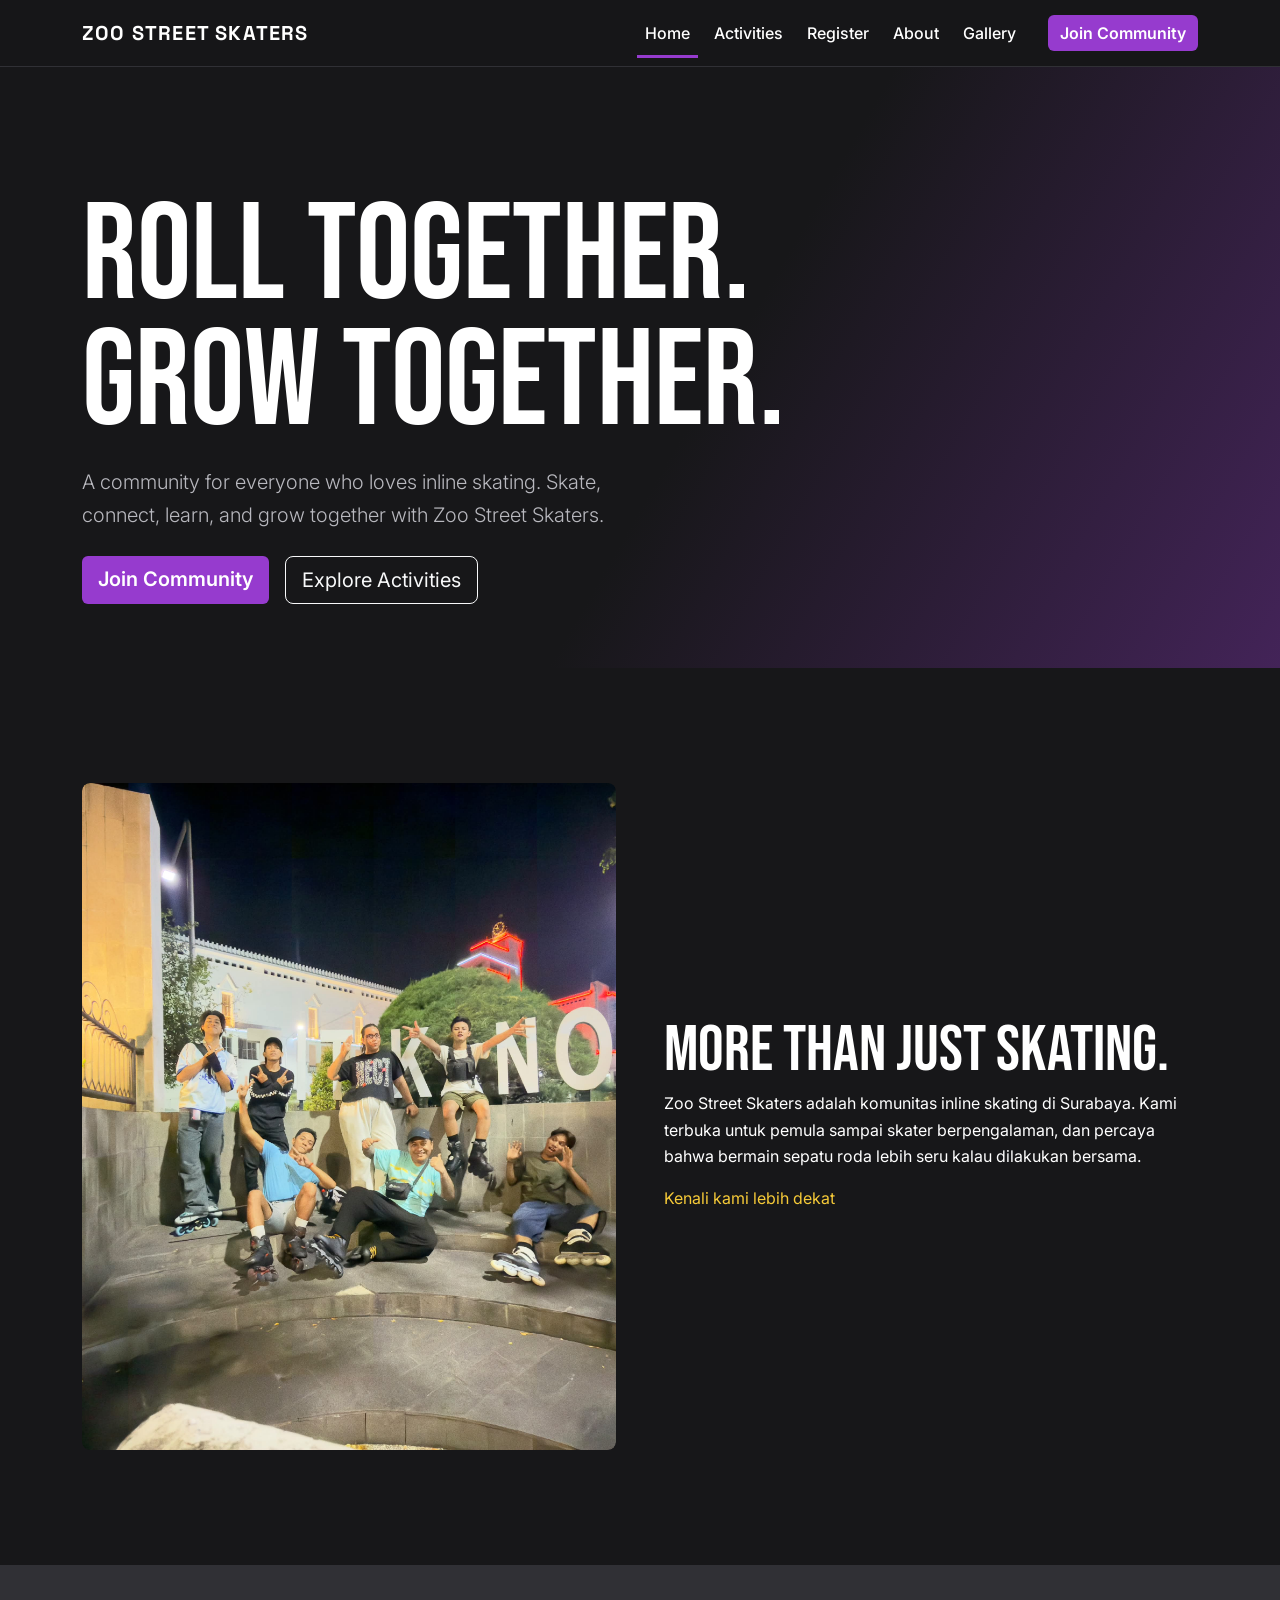
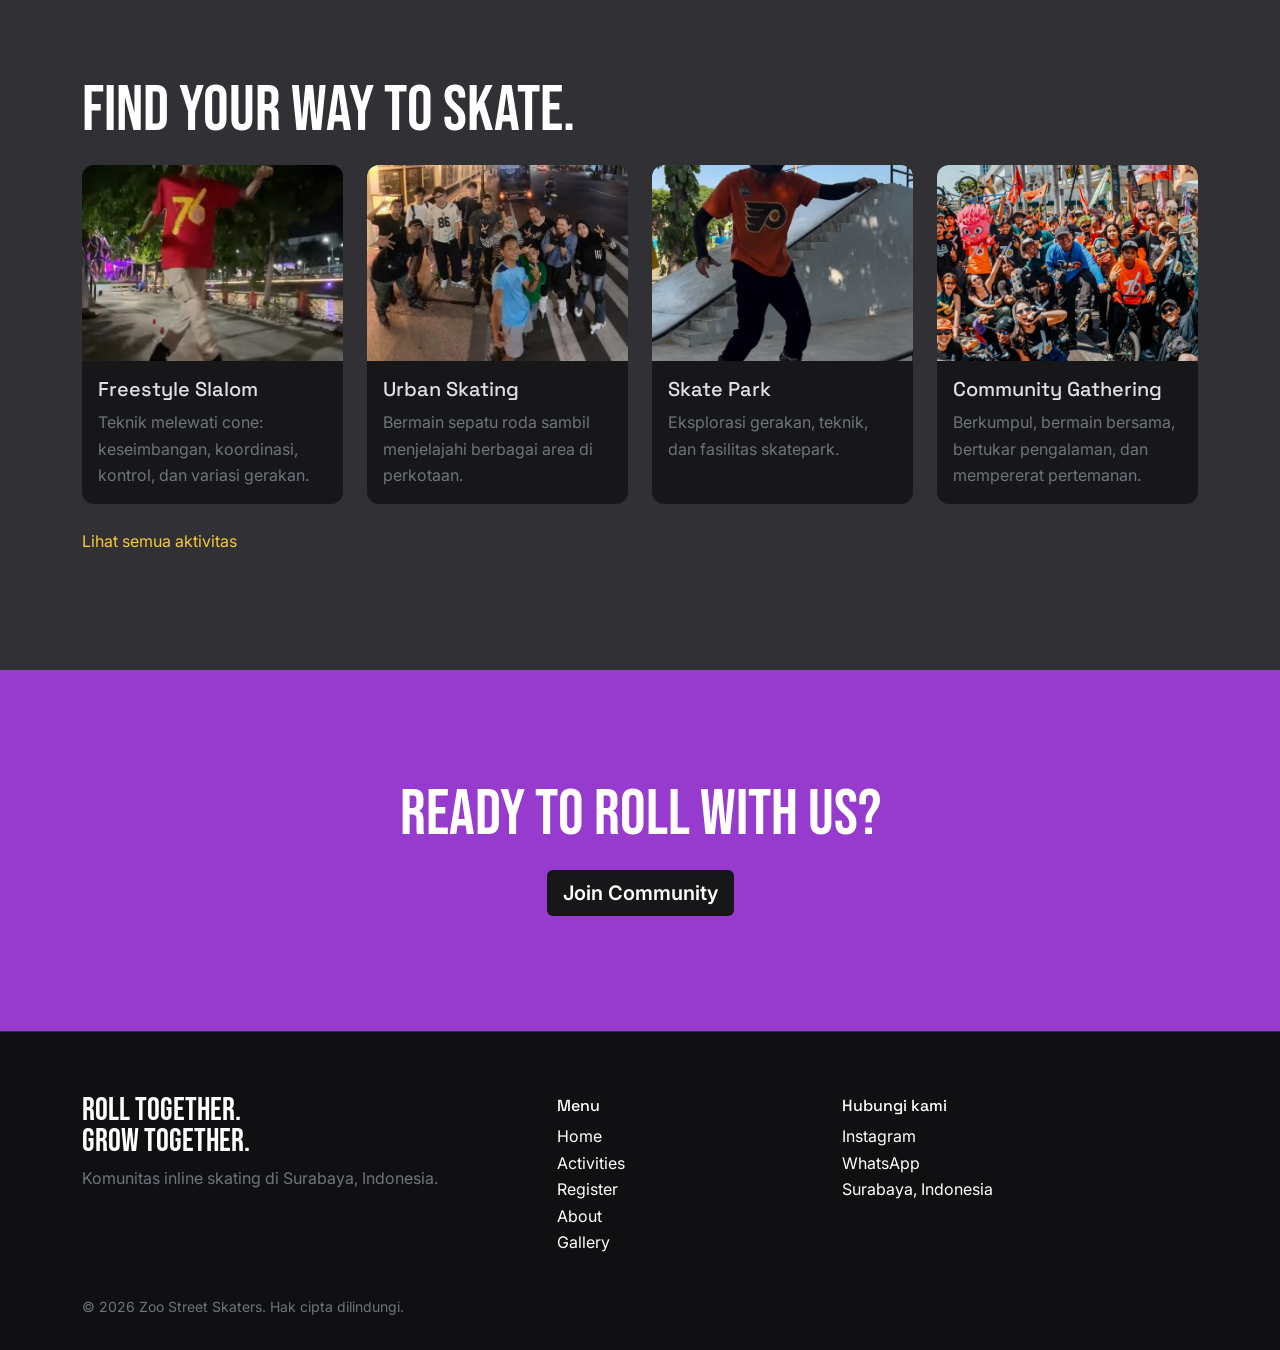
==== commit 479ec65c: "hapus informasi jadwal yang duplicate" ====
--- a/index.html
+++ b/index.html
@@ -133,50 +133,6 @@
       </div>
     </section>
 
-    <!-- Section 4: Weekly Sessions -->
-    <section class="section">
-      <div class="container">
-        <h2 class="display-font mb-4">OUR WEEKLY SESSIONS.</h2>
-        <div class="table-responsive">
-          <table class="table zss-table align-middle">
-            <caption>Jadwal sesi latihan mingguan Zoo Street Skaters.</caption>
-            <thead>
-              <tr>
-                <th scope="col">Day</th>
-                <th scope="col">Session</th>
-                <th scope="col">Location</th>
-                <th scope="col">Time</th>
-                <th scope="col">Action</th>
-              </tr>
-            </thead>
-            <tbody>
-              <tr>
-                <th scope="row">Selasa malam</th>
-                <td>Latihan bersama</td>
-                <td>Balai Kota Surabaya</td>
-                <td>19.00 – 24.00 WIB</td>
-                <td><a class="btn btn-sm btn-outline-light" href="register.html">Ikut</a></td>
-              </tr>
-              <tr>
-                <th scope="row">Jumat malam</th>
-                <td>Latihan bersama</td>
-                <td>Skatepark Monkasel</td>
-                <td>19.00 – 24.00 WIB</td>
-                <td><a class="btn btn-sm btn-outline-light" href="register.html">Ikut</a></td>
-              </tr>
-              <tr>
-                <th scope="row">Minggu pagi</th>
-                <td>Latihan bersama</td>
-                <td>CFD Taman Bungkul</td>
-                <td>06.00 – 09.00 WIB</td>
-                <td><a class="btn btn-sm btn-outline-light" href="register.html">Ikut</a></td>
-              </tr>
-            </tbody>
-          </table>
-        </div>
-      </div>
-    </section>
-
     <!-- Section 5: CTA Band -->
     <section class="section cta-band">
       <div class="container">
--- a/css/style.css
+++ b/css/style.css
@@ -39,6 +39,43 @@
   --bs-body-line-height: var(--line-height-base);
   --bs-border-color: var(--border-color);
   --bs-primary: var(--purple);
+
+  /* Legacy & Component Token Aliases */
+  --color-ink-black: var(--ink);
+  --color-street-purple: var(--purple);
+  --color-street-purple-tint: #b869e8;
+  --color-pure-white: var(--white);
+  --color-neon-pink: var(--pink);
+  --color-skate-yellow: var(--yellow);
+  --color-concrete: var(--concrete);
+  --color-surface: #252529;
+  --color-surface-elevated: var(--surface-elevated);
+  --color-muted-text: var(--muted);
+  --color-border: var(--border-color);
+
+  /* Spacing Scale */
+  --space-1: 0.25rem;
+  --space-2: 0.5rem;
+  --space-3: 0.75rem;
+  --space-4: 1rem;
+  --space-5: 1.25rem;
+  --space-6: 1.5rem;
+  --space-8: 2rem;
+  --space-10: 2.5rem;
+  --space-12: 3rem;
+  --space-16: 4rem;
+
+  /* Typography Scale */
+  --text-xs: 0.75rem;
+  --text-sm: 0.875rem;
+  --text-base: 1rem;
+  --text-lg: 1.125rem;
+  --text-h1: clamp(2rem, 5vw, 3.25rem);
+  --text-h2: clamp(1.5rem, 3.5vw, 2.25rem);
+
+  /* Transitions */
+  --transition-fast: 0.15s ease;
+  --transition-normal: 0.25s ease;
 }
 
 /* --------------------------------------------------------------------------
@@ -550,3 +587,867 @@
     scroll-behavior: auto !important;
   }
 }
+
+
+/* --------------------------------------------------------------------------
+   SITE UTILITY & COMPONENT HELPERS (FOR GANSA REGISTER & THANKS)
+   -------------------------------------------------------------------------- */
+.site-eyebrow {
+  display: inline-flex;
+  align-items: center;
+  gap: var(--space-2);
+  font-family: var(--font-heading);
+  font-size: var(--text-xs);
+  font-weight: 700;
+  letter-spacing: 0.12em;
+  text-transform: uppercase;
+  color: var(--color-skate-yellow);
+}
+
+.site-lead {
+  font-size: var(--text-lg);
+  color: var(--color-muted-text);
+  max-width: 60ch;
+}
+
+.site-badge {
+  display: inline-flex;
+  align-items: center;
+  gap: var(--space-1);
+  padding: var(--space-1) var(--space-3);
+  font-family: var(--font-heading);
+  font-size: var(--text-xs);
+  font-weight: 700;
+  letter-spacing: 0.06em;
+  text-transform: uppercase;
+  border-radius: var(--radius-sm);
+}
+
+.site-badge-purple {
+  background-color: var(--color-street-purple);
+  color: var(--color-pure-white);
+}
+
+.site-badge-pink {
+  background-color: var(--color-neon-pink);
+  color: var(--color-ink-black);
+}
+
+.site-badge-yellow {
+  background-color: var(--color-skate-yellow);
+  color: var(--color-ink-black);
+}
+
+.site-badge-concrete {
+  background-color: var(--color-concrete);
+  border: 1px solid var(--color-border);
+  color: var(--color-pure-white);
+}
+
+.site-btn-secondary {
+  background-color: transparent;
+  border: 1px solid var(--color-border);
+  color: var(--color-pure-white);
+}
+
+.site-btn-secondary:hover,
+.site-btn-secondary:focus-visible {
+  background-color: var(--color-concrete);
+  border-color: var(--color-skate-yellow);
+  color: var(--color-skate-yellow);
+  transform: translateY(-2px);
+}
+
+/* ==========================================================================
+   SECTION 7: REGISTER (GANSA)
+   ========================================================================== */
+   7. REGISTER — GANSA (.register-*)
+
+/* Hero Banner Halaman Registrasi */
+.register-hero {
+  position: relative;
+  background-color: var(--color-surface);
+  border-bottom: 2px solid var(--color-border);
+  padding-block: var(--space-12) var(--space-16);
+  overflow: hidden;
+}
+
+.register-hero-inner {
+  display: flex;
+  flex-direction: column;
+  gap: var(--space-4);
+  max-width: 50rem;
+}
+
+.register-hero-title {
+  font-family: var(--font-heading);
+  font-size: var(--text-h1);
+  line-height: 1.05;
+  text-transform: uppercase;
+  margin-bottom: 0;
+}
+
+.register-title-highlight {
+  color: var(--color-skate-yellow);
+  text-decoration: underline;
+  text-decoration-color: var(--color-neon-pink);
+  text-underline-offset: var(--space-2);
+}
+
+/* Direct Connect Cards (WhatsApp & Instagram) */
+.register-connect-grid {
+  display: grid;
+  grid-template-columns: 1fr;
+  gap: var(--space-6);
+  margin-bottom: var(--space-8);
+}
+
+.register-connect-card {
+  position: relative;
+  background-color: var(--color-surface);
+  border: 2px solid var(--color-border);
+  border-radius: var(--radius-lg);
+  padding: var(--space-8);
+  display: flex;
+  flex-direction: column;
+  justify-content: space-between;
+  gap: var(--space-5);
+  transition: transform var(--transition-fast), border-color var(--transition-fast), box-shadow var(--transition-fast);
+}
+
+.register-connect-card:hover {
+  transform: translateY(-4px);
+}
+
+.register-connect-wa {
+  border-color: #25d366;
+  background: linear-gradient(145deg, var(--color-surface), rgba(37, 211, 102, 0.08));
+}
+
+.register-connect-wa:hover {
+  border-color: #25d366;
+  box-shadow: 0 8px 24px rgba(37, 211, 102, 0.25);
+}
+
+.register-connect-ig {
+  border-color: var(--color-neon-pink);
+  background: linear-gradient(145deg, var(--color-surface), rgba(240, 68, 155, 0.08));
+}
+
+.register-connect-ig:hover {
+  border-color: var(--color-street-purple-tint);
+  box-shadow: 0 8px 24px rgba(150, 59, 206, 0.3);
+}
+
+.register-connect-header {
+  display: flex;
+  align-items: center;
+  gap: var(--space-4);
+}
+
+.register-connect-icon-wrap {
+  width: 3.75rem;
+  height: 3.75rem;
+  display: flex;
+  align-items: center;
+  justify-content: center;
+  border-radius: var(--radius-md);
+  font-size: 2rem;
+  flex-shrink: 0;
+}
+
+.register-connect-icon-wa {
+  background-color: rgba(37, 211, 102, 0.15);
+  color: #25d366;
+  border: 1px solid rgba(37, 211, 102, 0.3);
+}
+
+.register-connect-icon-ig {
+  background-color: rgba(240, 68, 155, 0.15);
+  color: var(--color-neon-pink);
+  border: 1px solid rgba(240, 68, 155, 0.3);
+}
+
+.register-connect-title {
+  font-family: var(--font-heading);
+  font-size: var(--text-xl);
+  font-weight: 700;
+  text-transform: uppercase;
+  color: var(--color-pure-white);
+  margin-bottom: var(--space-1);
+}
+
+.register-btn-wa {
+  background-color: #25d366;
+  border-color: #25d366;
+  color: #111111;
+  font-weight: 700;
+  width: 100%;
+}
+
+.register-btn-wa:hover,
+.register-btn-wa:focus-visible {
+  background-color: #20ba5a;
+  border-color: #20ba5a;
+  color: #ffffff;
+  transform: translateY(-2px);
+}
+
+.register-btn-ig {
+  background: linear-gradient(45deg, #f09433, #e6683c, #dc2743, #cc2366, #bc1888);
+  border-color: transparent;
+  color: #ffffff;
+  font-weight: 700;
+  width: 100%;
+}
+
+.register-btn-ig:hover,
+.register-btn-ig:focus-visible {
+  opacity: 0.92;
+  color: #ffffff;
+  transform: translateY(-2px);
+}
+
+.register-direct-divider {
+  display: flex;
+  align-items: center;
+  gap: var(--space-4);
+  margin-block: var(--space-8);
+  color: var(--color-muted-text);
+  font-family: var(--font-heading);
+  font-size: var(--text-xs);
+  font-weight: 700;
+  letter-spacing: 0.1em;
+  text-transform: uppercase;
+}
+
+.register-direct-divider::before,
+.register-direct-divider::after {
+  content: "";
+  flex: 1;
+  height: 1px;
+  background-color: var(--color-border);
+}
+
+/* Direct Connect Cards (WhatsApp & Instagram) */
+.register-connect-grid {
+  display: grid;
+  grid-template-columns: 1fr;
+  gap: var(--space-6);
+  margin-bottom: var(--space-8);
+}
+
+.register-connect-card {
+  position: relative;
+  background-color: var(--color-surface);
+  border: 2px solid var(--color-border);
+  border-radius: var(--radius-lg);
+  padding: var(--space-8);
+  display: flex;
+  flex-direction: column;
+  justify-content: space-between;
+  gap: var(--space-5);
+  transition: transform var(--transition-fast), border-color var(--transition-fast), box-shadow var(--transition-fast);
+}
+
+.register-connect-card:hover {
+  transform: translateY(-4px);
+}
+
+.register-connect-wa {
+  border-color: #25d366;
+  background: linear-gradient(145deg, var(--color-surface), rgba(37, 211, 102, 0.08));
+}
+
+.register-connect-wa:hover {
+  border-color: #25d366;
+  box-shadow: 0 8px 24px rgba(37, 211, 102, 0.25);
+}
+
+.register-connect-ig {
+  border-color: var(--color-neon-pink);
+  background: linear-gradient(145deg, var(--color-surface), rgba(240, 68, 155, 0.08));
+}
+
+.register-connect-ig:hover {
+  border-color: var(--color-street-purple-tint);
+  box-shadow: 0 8px 24px rgba(150, 59, 206, 0.3);
+}
+
+.register-connect-header {
+  display: flex;
+  align-items: center;
+  gap: var(--space-4);
+}
+
+.register-connect-icon-wrap {
+  width: 3.75rem;
+  height: 3.75rem;
+  display: flex;
+  align-items: center;
+  justify-content: center;
+  border-radius: var(--radius-md);
+  font-size: 2rem;
+  flex-shrink: 0;
+}
+
+.register-connect-icon-wa {
+  background-color: rgba(37, 211, 102, 0.15);
+  color: #25d366;
+  border: 1px solid rgba(37, 211, 102, 0.3);
+}
+
+.register-connect-icon-ig {
+  background-color: rgba(240, 68, 155, 0.15);
+  color: var(--color-neon-pink);
+  border: 1px solid rgba(240, 68, 155, 0.3);
+}
+
+.register-connect-title {
+  font-family: var(--font-heading);
+  font-size: var(--text-xl);
+  font-weight: 700;
+  text-transform: uppercase;
+  color: var(--color-pure-white);
+  margin-bottom: var(--space-1);
+}
+
+.register-btn-wa {
+  background-color: #25d366;
+  border-color: #25d366;
+  color: #111111;
+  font-weight: 700;
+  width: 100%;
+}
+
+.register-btn-wa:hover,
+.register-btn-wa:focus-visible {
+  background-color: #20ba5a;
+  border-color: #20ba5a;
+  color: #ffffff;
+  transform: translateY(-2px);
+}
+
+.register-btn-ig {
+  background: linear-gradient(45deg, #f09433, #e6683c, #dc2743, #cc2366, #bc1888);
+  border-color: transparent;
+  color: #ffffff;
+  font-weight: 700;
+  width: 100%;
+}
+
+.register-btn-ig:hover,
+.register-btn-ig:focus-visible {
+  opacity: 0.92;
+  color: #ffffff;
+  transform: translateY(-2px);
+}
+
+.register-direct-divider {
+  display: flex;
+  align-items: center;
+  gap: var(--space-4);
+  margin-block: var(--space-8);
+  color: var(--color-muted-text);
+  font-family: var(--font-heading);
+  font-size: var(--text-xs);
+  font-weight: 700;
+  letter-spacing: 0.1em;
+  text-transform: uppercase;
+}
+
+.register-direct-divider::before,
+.register-direct-divider::after {
+  content: "";
+  flex: 1;
+  height: 1px;
+  background-color: var(--color-border);
+}
+
+/* Layout Utama Form & Sidebar Info */
+.register-layout {
+  display: grid;
+  grid-template-columns: 1fr;
+  gap: var(--space-8);
+  align-items: start;
+}
+
+/* Kartu Form Pendaftaran */
+.register-card {
+  background-color: var(--color-surface);
+  border: 2px solid var(--color-border);
+  border-radius: var(--radius-lg);
+  padding: var(--space-6);
+  box-shadow: 0 8px 24px rgba(0, 0, 0, 0.35);
+}
+
+.register-thanks-card {
+  max-width: 48rem;
+  margin-inline: auto;
+}
+
+.register-form-header {
+  margin-bottom: var(--space-8);
+  padding-bottom: var(--space-5);
+  border-bottom: 1px solid var(--color-border);
+}
+
+.register-form-title {
+  font-family: var(--font-heading);
+  font-size: var(--text-h2);
+  margin-bottom: var(--space-2);
+  text-transform: uppercase;
+}
+
+/* Fieldset & Form Groups */
+.register-fieldset {
+  border: 1px solid var(--color-border);
+  border-radius: var(--radius-md);
+  padding: var(--space-6);
+  margin-bottom: var(--space-8);
+  background-color: var(--color-surface-elevated);
+}
+
+.register-legend {
+  float: none;
+  width: auto;
+  padding-inline: var(--space-3);
+  font-family: var(--font-heading);
+  font-size: var(--text-sm);
+  font-weight: 700;
+  text-transform: uppercase;
+  letter-spacing: 0.08em;
+  color: var(--color-skate-yellow);
+  margin-bottom: 0;
+}
+
+.register-grid-2col {
+  display: grid;
+  grid-template-columns: 1fr;
+  gap: var(--space-5);
+}
+
+.register-field {
+  display: flex;
+  flex-direction: column;
+  gap: var(--space-2);
+  margin-bottom: var(--space-5);
+}
+
+.register-field:last-child {
+  margin-bottom: 0;
+}
+
+.register-label {
+  display: flex;
+  align-items: center;
+  gap: var(--space-1);
+  font-family: var(--font-heading);
+  font-size: var(--text-sm);
+  font-weight: 600;
+  color: var(--color-pure-white);
+  letter-spacing: 0.02em;
+}
+
+.register-required {
+  color: var(--color-neon-pink);
+  font-weight: 700;
+}
+
+/* Form Controls (Inputs, Select, Textarea) */
+.register-input,
+.register-select,
+.register-textarea {
+  width: 100%;
+  min-height: 3rem;
+  padding: var(--space-3) var(--space-4);
+  font-family: var(--font-body);
+  font-size: var(--text-base);
+  color: var(--color-pure-white);
+  background-color: var(--color-ink-black);
+  border: 1.5px solid var(--color-border);
+  border-radius: var(--radius-sm);
+  transition: border-color var(--transition-fast), box-shadow var(--transition-fast), background-color var(--transition-fast);
+}
+
+.register-input:focus,
+.register-select:focus,
+.register-textarea:focus {
+  outline: none;
+  background-color: var(--color-surface);
+  border-color: var(--color-street-purple-tint);
+  box-shadow: 0 0 0 3px rgba(150, 59, 206, 0.35);
+  color: var(--color-pure-white);
+}
+
+.register-input::placeholder,
+.register-textarea::placeholder {
+  color: var(--color-muted-text);
+  opacity: 0.65;
+}
+
+.register-select {
+  cursor: pointer;
+  background-image: url("data:image/svg+xml,%3csvg xmlns='http://www.w3.org/2000/svg' viewBox='0 0 16 16'%3e%3cpath fill='none' stroke='%23f6ca38' stroke-linecap='round' stroke-linejoin='round' stroke-width='2' d='m2 5 6 6 6-6'/%3e%3c/svg%3e");
+  background-repeat: no-repeat;
+  background-position: right var(--space-4) center;
+  background-size: 16px 12px;
+  padding-right: var(--space-10);
+  appearance: none;
+}
+
+.register-select option {
+  background-color: var(--color-ink-black);
+  color: var(--color-pure-white);
+}
+
+.register-textarea {
+  min-height: 7rem;
+  resize: vertical;
+}
+
+/* Helper Text */
+.register-help {
+  font-size: var(--text-xs);
+  color: var(--color-muted-text);
+  line-height: 1.4;
+}
+
+/* Radio & Checkbox Groups */
+.register-choice-group {
+  display: flex;
+  flex-direction: column;
+  gap: var(--space-3);
+  margin-top: var(--space-2);
+}
+
+.register-choice-item {
+  display: flex;
+  align-items: flex-start;
+  gap: var(--space-3);
+  background-color: var(--color-ink-black);
+  border: 1px solid var(--color-border);
+  border-radius: var(--radius-sm);
+  padding: var(--space-3) var(--space-4);
+  cursor: pointer;
+  transition: border-color var(--transition-fast), background-color var(--transition-fast);
+}
+
+.register-choice-item:hover {
+  border-color: var(--color-street-purple);
+  background-color: var(--color-concrete);
+}
+
+.register-choice-input {
+  appearance: none;
+  width: 1.25rem;
+  height: 1.25rem;
+  margin-top: 0.15rem;
+  flex-shrink: 0;
+  background-color: var(--color-surface);
+  border: 2px solid var(--color-border);
+  border-radius: var(--radius-sm);
+  cursor: pointer;
+  display: grid;
+  place-content: center;
+  transition: all var(--transition-fast);
+}
+
+.register-choice-input[type="radio"] {
+  border-radius: 50%;
+}
+
+.register-choice-input:checked {
+  background-color: var(--color-street-purple);
+  border-color: var(--color-street-purple-tint);
+}
+
+.register-choice-input[type="checkbox"]:checked::before {
+  content: "";
+  width: 0.55rem;
+  height: 0.35rem;
+  border-left: 2px solid var(--color-pure-white);
+  border-bottom: 2px solid var(--color-pure-white);
+  transform: rotate(-45deg) translate(1px, -1px);
+}
+
+.register-choice-input[type="radio"]:checked::before {
+  content: "";
+  width: 0.5rem;
+  height: 0.5rem;
+  border-radius: 50%;
+  background-color: var(--color-pure-white);
+}
+
+.register-choice-input:focus-visible {
+  outline: 2px solid var(--color-skate-yellow);
+  outline-offset: 2px;
+}
+
+.register-choice-text {
+  display: flex;
+  flex-direction: column;
+  gap: var(--space-1);
+}
+
+.register-choice-title {
+  font-family: var(--font-heading);
+  font-size: var(--text-sm);
+  font-weight: 600;
+  color: var(--color-pure-white);
+}
+
+.register-choice-desc {
+  font-size: var(--text-xs);
+  color: var(--color-muted-text);
+  line-height: 1.35;
+}
+
+/* Agreement Checkbox Box */
+.register-agree-box {
+  background-color: var(--color-surface-elevated);
+  border: 1px dashed var(--color-border);
+  border-radius: var(--radius-md);
+  padding: var(--space-5);
+  margin-bottom: var(--space-8);
+}
+
+.register-agree-label {
+  display: flex;
+  align-items: flex-start;
+  gap: var(--space-3);
+  font-size: var(--text-sm);
+  color: var(--color-muted-text);
+  cursor: pointer;
+  line-height: 1.5;
+}
+
+.register-agree-label strong {
+  color: var(--color-pure-white);
+}
+
+/* Submit Actions */
+.register-actions {
+  display: flex;
+  flex-direction: column;
+  gap: var(--space-4);
+  align-items: stretch;
+}
+
+.register-submit-btn {
+  width: 100%;
+  padding-block: var(--space-4);
+  font-size: var(--text-base);
+}
+
+/* Sidebar Info Panel */
+.register-info-panel {
+  display: flex;
+  flex-direction: column;
+  gap: var(--space-6);
+}
+
+.register-info-card {
+  background-color: var(--color-surface);
+  border: 2px solid var(--color-border);
+  border-radius: var(--radius-lg);
+  padding: var(--space-6);
+}
+
+.register-info-card-accent {
+  border-color: var(--color-street-purple);
+  background-color: var(--color-surface-elevated);
+}
+
+.register-info-title {
+  display: flex;
+  align-items: center;
+  gap: var(--space-3);
+  font-family: var(--font-heading);
+  font-size: var(--text-xl);
+  margin-bottom: var(--space-4);
+  color: var(--color-pure-white);
+  text-transform: uppercase;
+}
+
+.register-info-icon {
+  color: var(--color-skate-yellow);
+  font-size: 1.5rem;
+}
+
+.register-perks-list {
+  list-style: none;
+  padding: 0;
+  margin: 0;
+  display: flex;
+  flex-direction: column;
+  gap: var(--space-4);
+}
+
+.register-perk-item {
+  display: flex;
+  align-items: flex-start;
+  gap: var(--space-3);
+  font-size: var(--text-sm);
+  color: var(--color-muted-text);
+}
+
+.register-perk-icon {
+  color: var(--color-neon-pink);
+  font-size: 1.15rem;
+  line-height: 1.3;
+  flex-shrink: 0;
+}
+
+.register-schedule-box {
+  display: flex;
+  flex-direction: column;
+  gap: var(--space-3);
+  margin-top: var(--space-4);
+}
+
+.register-schedule-item {
+  display: flex;
+  justify-content: space-between;
+  align-items: center;
+  padding: var(--space-3) var(--space-4);
+  background-color: var(--color-ink-black);
+  border-radius: var(--radius-sm);
+  border-left: 3px solid var(--color-skate-yellow);
+}
+
+.register-schedule-day {
+  font-family: var(--font-heading);
+  font-size: var(--text-sm);
+  font-weight: 700;
+  color: var(--color-pure-white);
+}
+
+.register-schedule-time {
+  font-size: var(--text-xs);
+  color: var(--color-skate-yellow);
+  font-weight: 600;
+}
+
+/* FAQ Section */
+.register-faq-section {
+  margin-top: var(--space-16);
+  padding-top: var(--space-16);
+  border-top: 2px solid var(--color-border);
+}
+
+.register-faq-header {
+  margin-bottom: var(--space-10);
+  text-align: center;
+}
+
+.register-faq-title {
+  font-family: var(--font-heading);
+  font-size: var(--text-h2);
+  text-transform: uppercase;
+  margin-bottom: var(--space-3);
+}
+
+.register-faq-accordion {
+  max-width: 52rem;
+  margin-inline: auto;
+  display: flex;
+  flex-direction: column;
+  gap: var(--space-4);
+}
+
+.register-faq-item {
+  background-color: var(--color-surface);
+  border: 1.5px solid var(--color-border);
+  border-radius: var(--radius-md);
+  overflow: hidden;
+  transition: border-color var(--transition-fast);
+}
+
+.register-faq-item:hover {
+  border-color: var(--color-street-purple);
+}
+
+.register-faq-button {
+  width: 100%;
+  display: flex;
+  justify-content: space-between;
+  align-items: center;
+  padding: var(--space-5) var(--space-6);
+  background-color: var(--color-surface);
+  color: var(--color-pure-white);
+  font-family: var(--font-heading);
+  font-size: var(--text-lg);
+  font-weight: 600;
+  text-align: left;
+  border: none;
+  cursor: pointer;
+  transition: background-color var(--transition-fast), color var(--transition-fast);
+}
+
+.register-faq-button:hover,
+.register-faq-button:focus-visible {
+  background-color: var(--color-surface-elevated);
+  color: var(--color-skate-yellow);
+  outline: none;
+}
+
+.register-faq-button[aria-expanded="true"] {
+  background-color: var(--color-surface-elevated);
+  color: var(--color-skate-yellow);
+  border-bottom: 1px solid var(--color-border);
+}
+
+.register-faq-icon {
+  font-size: 1.25rem;
+  color: var(--color-street-purple-tint);
+  transition: transform var(--transition-fast);
+}
+
+.register-faq-button[aria-expanded="true"] .register-faq-icon {
+  transform: rotate(180deg);
+  color: var(--color-neon-pink);
+}
+
+.register-faq-body {
+  padding: var(--space-6);
+  background-color: var(--color-surface-elevated);
+  color: var(--color-muted-text);
+  font-size: var(--text-base);
+  line-height: 1.6;
+}
+
+.register-faq-body p:last-child {
+  margin-bottom: 0;
+}
+
+
+
+
+  .register-connect-grid {
+    grid-template-columns: repeat(2, 1fr);
+  }
+
+  .register-grid-2col {
+    grid-template-columns: repeat(2, 1fr);
+  }
+
+  .register-actions {
+    flex-direction: row;
+    align-items: center;
+    justify-content: space-between;
+  }
+
+  .register-submit-btn {
+    width: auto;
+    min-width: 15rem;
+  }
+
+  .register-layout {
+    grid-template-columns: 1.35fr 0.85fr;
+    gap: var(--space-12);
+  }
+
+  .register-card {
+    padding: var(--space-10);
+  }
